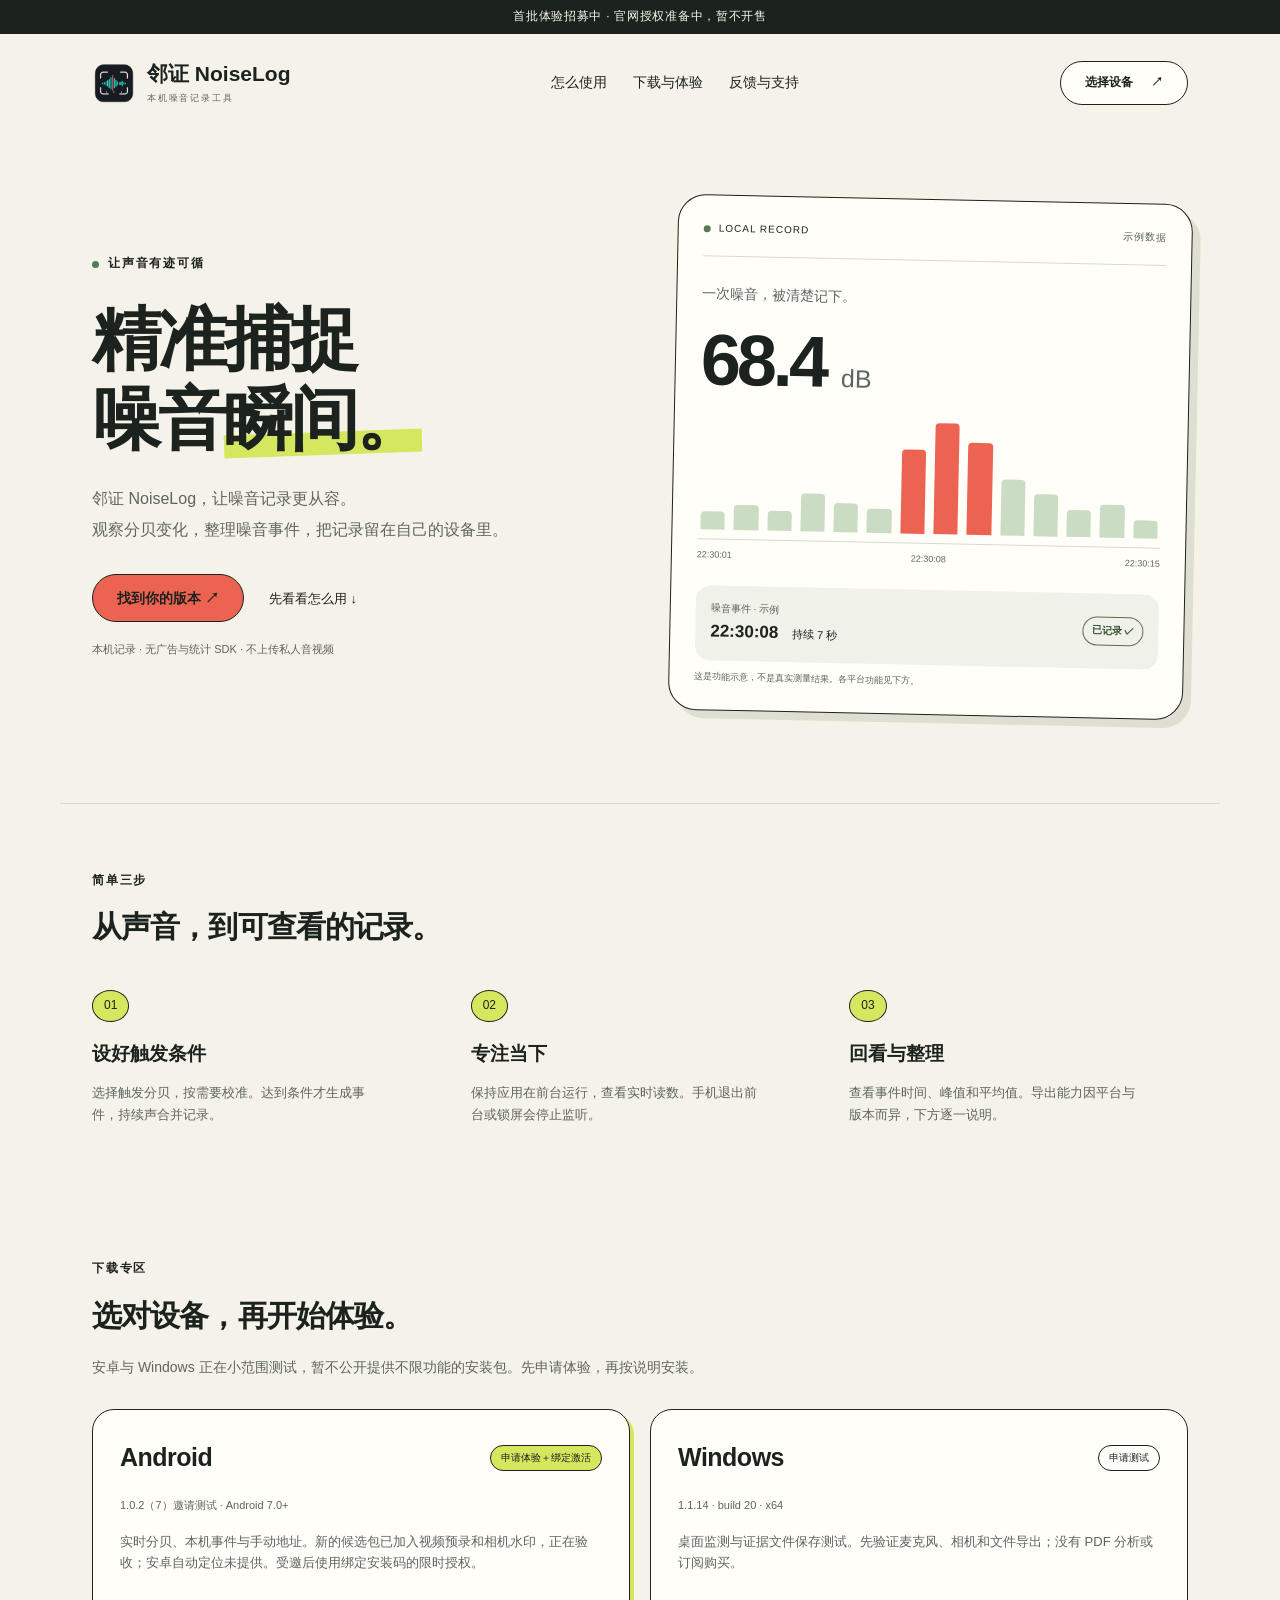
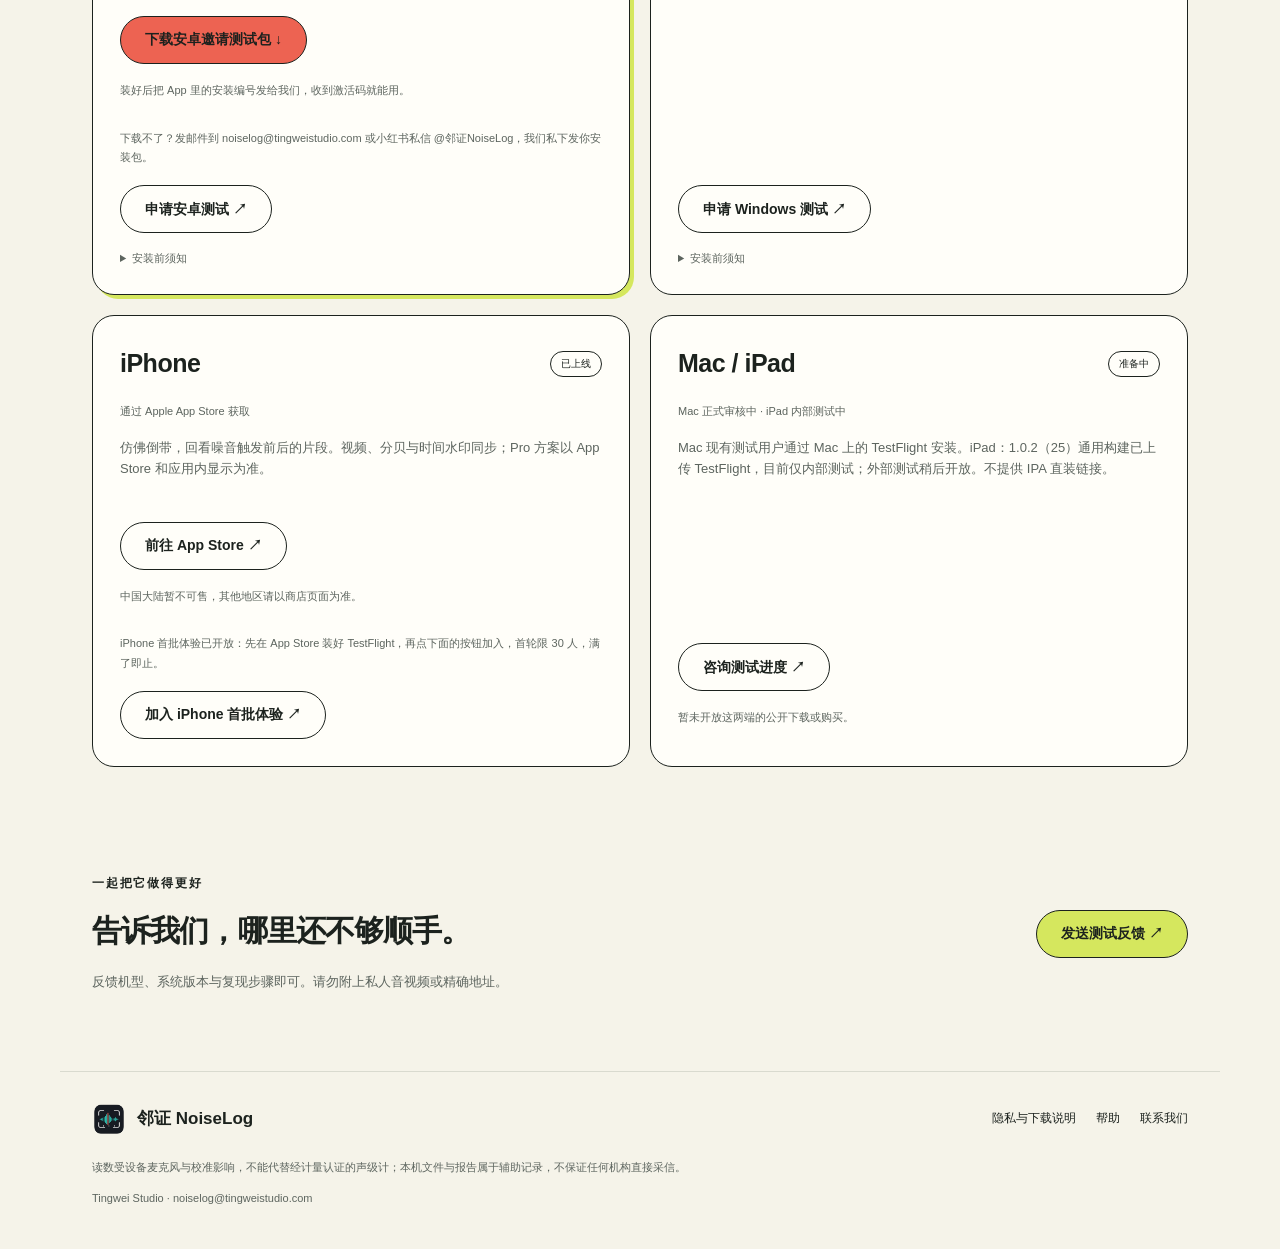
==== index.html @ dc5fdeec "Open iPhone TestFlight first batch on site" ====
<!doctype html>
<html lang="zh-CN"><head><meta charset="utf-8"><meta name="viewport" content="width=device-width, initial-scale=1">
<meta name="google-site-verification" content="_f2ZpJCq5zllpZPOGUHkxPcaE1Y99JarlnZN8sO-TGI" />
<title>邻证 NoiseLog 官网｜噪音记录与下载</title><link rel="stylesheet" href="styles.css"><meta name="description" content="邻证 NoiseLog：观察分贝变化，按触发条件记录噪音事件，在本机整理日志和音视频。查看 iPhone 下载及安卓邀请测试、兑换说明。"><link rel="canonical" href="https://noiselog.tingweistudio.com/"><link rel="icon" type="image/png" href="assets/noiselog-icon.png"><meta property="og:site_name" content="邻证 NoiseLog"><meta property="og:title" content="邻证 NoiseLog 官网｜噪音记录与下载"><meta property="og:description" content="邻证 NoiseLog：观察分贝变化，按触发条件记录噪音事件，在本机整理日志和音视频。查看 iPhone 下载及安卓邀请测试、兑换说明。"><meta property="og:url" content="https://noiselog.tingweistudio.com/"><meta property="og:type" content="website"><meta property="og:image" content="https://noiselog.tingweistudio.com/assets/noiselog-icon.png"><meta property="og:locale" content="zh_CN"><meta name="twitter:card" content="summary"><script type="application/ld+json">{"@context": "https://schema.org", "@type": "WebSite", "name": "邻证 NoiseLog", "alternateName": ["邻证", "NoiseLog 邻证"], "url": "https://noiselog.tingweistudio.com/"}</script></head>
<body><div class="preview-note">首批体验招募中 · 官网授权准备中，暂不开售</div>
<header class="shell nav"><a class="brand" href="index.html"><img src="assets/noiselog-icon.png" alt="邻证图标" width="44" height="44"><span>邻证 <b>NoiseLog</b><small>本机噪音记录工具</small></span></a><nav aria-label="主导航"><a href="#how">怎么使用</a><a href="#downloads">下载与体验</a><a href="support.html">反馈与支持</a></nav><a class="button small" href="#downloads">选择设备 <span aria-hidden="true">↗</span></a></header>
<main><section class="shell hero"><div><p class="eyebrow"><span></span> 让声音有迹可循</p><h1>精准捕捉<br>噪音<span class="highlight">瞬间。</span></h1><p class="lead">邻证 NoiseLog，让噪音记录更从容。<br>观察分贝变化，整理噪音事件，把记录留在自己的设备里。</p><div class="hero-actions"><a class="button coral" href="#downloads">找到你的版本 ↗</a><a class="text-link" href="#how">先看看怎么用 ↓</a></div><p class="fine">本机记录 · 无广告与统计 SDK · 不上传私人音视频</p></div>
<div class="product-visual" aria-label="噪音事件示意图"><div class="visual-top"><span class="tiny-dot"></span> LOCAL RECORD <span>示例数据</span></div><div class="meter-label">一次噪音，被清楚记下。</div><div class="meter-value">68.4 <span>dB</span></div><div class="chart" aria-hidden="true"><i style="--h:15%"></i><i style="--h:21%"></i><i style="--h:17%"></i><i style="--h:32%"></i><i style="--h:25%"></i><i style="--h:20%"></i><i style="--h:72%"></i><i style="--h:95%"></i><i style="--h:79%"></i><i style="--h:48%"></i><i style="--h:36%"></i><i style="--h:23%"></i><i style="--h:28%"></i><i style="--h:15%"></i></div><div class="times"><span>22:30:01</span><span>22:30:08</span><span>22:30:15</span></div><div class="event"><div><small>噪音事件 · 示例</small><strong>22:30:08 <span>持续 7 秒</span></strong></div><b>已记录 ✓</b></div><p class="visual-note">这是功能示意，不是真实测量结果。各平台功能见下方。</p></div></section>
<section id="how" class="shell how"><div class="section-heading"><p class="eyebrow">简单三步</p><h2>从声音，到可查看的记录。</h2></div><div class="steps"><article><span class="step-no">01</span><h3>设好触发条件</h3><p>选择触发分贝，按需要校准。达到条件才生成事件，持续声合并记录。</p></article><article><span class="step-no">02</span><h3>专注当下</h3><p>保持应用在前台运行，查看实时读数。手机退出前台或锁屏会停止监听。</p></article><article><span class="step-no">03</span><h3>回看与整理</h3><p>查看事件时间、峰值和平均值。导出能力因平台与版本而异，下方逐一说明。</p></article></div></section>
<section id="downloads" class="shell downloads"><div class="section-heading"><p class="eyebrow">下载专区</p><h2>选对设备，再开始体验。</h2><p>安卓与 Windows 正在小范围测试，暂不公开提供不限功能的安装包。先申请体验，再按说明安装。</p></div><div class="download-grid">
<article class="download-card featured"><div class="card-heading"><h3>Android</h3><span class="badge lime">申请体验＋绑定激活</span></div><p class="version">1.0.2（7）邀请测试 · Android 7.0+</p><p>实时分贝、本机事件与手动地址。新的候选包已加入视频预录和相机水印，正在验收；安卓自动定位未提供。受邀后使用绑定安装码的限时授权。</p><a class="button coral" href="https://github.com/boby2028/tingweistudio-site/releases/download/noiselog-website-v6-20261101/NoiseLog-1.0.2-invite-build7.apk" rel="noopener noreferrer">下载安卓邀请测试包 ↓</a><p class="fine">装好后把 App 里的安装编号发给我们，收到激活码就能用。</p><p class="fine">下载不了？发邮件到 <a href="mailto:noiselog@tingweistudio.com">noiselog@tingweistudio.com</a> 或小红书私信 @邻证NoiseLog，我们私下发你安装包。</p><a class="button" href="mailto:noiselog@tingweistudio.com?subject=申请安卓测试&amp;body=手机型号：%0A系统版本：%0A希望测试的功能：">申请安卓测试 ↗</a><details><summary>安装前须知</summary><p>收到申请后按批次确认测试资格，资格确认不等于邮件已自动发出。测试功能不等于购买正式授权，安装方式与已知问题随包说明。华为设备需先确认系统是否支持 Android APK，不能保证 HarmonyOS NEXT 兼容。</p></details></article>
<article class="download-card"><div class="card-heading"><h3>Windows</h3><span class="badge">申请测试</span></div><p class="version">1.1.14 · build 20 · x64</p><p>桌面监测与证据文件保存测试。先验证麦克风、相机和文件导出；没有 PDF 分析或订阅购买。</p><a class="button" href="mailto:noiselog@tingweistudio.com?subject=申请Windows测试&amp;body=电脑型号：%0AWindows版本：%0A希望测试的功能：">申请 Windows 测试 ↗</a><details><summary>安装前须知</summary><p>适用于兼容的 Windows 10/11 x64 设备。当前安装包未做可信代码签名，且尚待 Windows 真机验收。遇到系统安全提示先核对来源，不关闭整体安全防护。</p></details></article>
<article class="download-card"><div class="card-heading"><h3>iPhone</h3><span class="badge">已上线</span></div><p class="version">通过 Apple App Store 获取</p><p>仿佛倒带，回看噪音触发前后的片段。视频、分贝与时间水印同步；Pro 方案以 App Store 和应用内显示为准。</p><a class="button" href="https://apps.apple.com/app/id6823163668" rel="noopener noreferrer" target="_blank">前往 App Store ↗</a><p class="fine">中国大陆暂不可售，其他地区请以商店页面为准。</p><p class="fine">iPhone 首批体验已开放：先在 App Store 装好 TestFlight，再点下面的按钮加入，首轮限 30 人，满了即止。</p><a class="button" href="https://testflight.apple.com/join/8rgbK1sW" rel="noopener noreferrer" target="_blank">加入 iPhone 首批体验 ↗</a></article>
<article class="download-card"><div class="card-heading"><h3>Mac / iPad</h3><span class="badge">准备中</span></div><p class="version">Mac 正式审核中 · iPad 内部测试中</p><p>Mac 现有测试用户通过 Mac 上的 TestFlight 安装。iPad：1.0.2（25）通用构建已上传 TestFlight，目前仅内部测试；外部测试稍后开放。不提供 IPA 直装链接。</p><a class="button" href="mailto:noiselog@tingweistudio.com?subject=邻证测试咨询">咨询测试进度 ↗</a><p class="fine">暂未开放这两端的公开下载或购买。</p></article>
</div></section>
<section class="shell closing"><div><p class="eyebrow">一起把它做得更好</p><h2>告诉我们，哪里还不够顺手。</h2><p>反馈机型、系统版本与复现步骤即可。请勿附上私人音视频或精确地址。</p></div><a class="button lime-button" href="mailto:noiselog@tingweistudio.com?subject=邻证测试反馈">发送测试反馈 ↗</a></section></main>
<footer class="shell"><div class="footer-top"><a class="brand" href="index.html"><img src="assets/noiselog-icon.png" width="34" height="34" alt="邻证图标"><span>邻证 NoiseLog</span></a><div><a href="privacy.html">隐私与下载说明</a><a href="support.html">帮助</a><a href="mailto:noiselog@tingweistudio.com">联系我们</a></div></div><p class="fine">读数受设备麦克风与校准影响，不能代替经计量认证的声级计；本机文件与报告属于辅助记录，不保证任何机构直接采信。</p><p class="fine">Tingwei Studio · noiselog@tingweistudio.com</p></footer><script src="site-config.js"></script><script src="offers.js"></script></body></html>
---- styles.css ----
:root{--bg:#f5f3e9;--ink:#1c221e;--muted:#5d655f;--coral:#ed6352;--lime:#d5e75e;--line:#d9dacf;--white:#fffef9}*{box-sizing:border-box}html{scroll-behavior:smooth;scroll-padding-top:24px}body{margin:0;background:var(--bg);color:var(--ink);font-family:-apple-system,BlinkMacSystemFont,"PingFang SC","Microsoft YaHei",sans-serif;line-height:1.65}a{color:inherit;text-decoration:none}a:focus-visible,summary:focus-visible{outline:3px solid #227a66;outline-offset:5px}img{display:block;max-width:100%}.shell{max-width:1160px;margin:auto;padding:0 32px}.preview-note{background:var(--ink);color:#f7f5e8;text-align:center;font-size:12px;padding:7px 12px;letter-spacing:.06em}.nav{display:flex;align-items:center;justify-content:space-between;gap:25px;padding-top:27px;padding-bottom:27px}.brand{display:flex;align-items:center;gap:11px;font-size:21px;font-weight:700;line-height:1.15;flex-shrink:0}.brand img{border-radius:10px}.brand small{display:block;font-size:9px;font-weight:500;letter-spacing:.2em;margin-top:7px;color:var(--muted)}nav{display:flex;gap:26px;font-size:14px}nav a:hover,.text-link:hover{color:#a93226}.button{min-height:48px;display:inline-flex;justify-content:center;align-items:center;gap:18px;padding:11px 24px;border:1.5px solid var(--ink);border-radius:999px;font-size:14px;font-weight:600;background:var(--white);transition:transform .15s,box-shadow .15s}.button:hover{transform:translateY(-2px);box-shadow:3px 3px 0 var(--ink)}.small{font-size:12px;min-height:40px}.coral{background:var(--coral);color:#1d211e}.hero{display:grid;grid-template-columns:1fr 1fr;gap:66px;align-items:center;padding-top:67px;padding-bottom:88px}.eyebrow{font-size:12px;letter-spacing:.15em;font-weight:600;display:flex;gap:9px;align-items:center}.eyebrow span,.tiny-dot{width:7px;height:7px;border-radius:50%;display:inline-block;background:#527c55}h1{font-size:clamp(48px,5.4vw,72px);line-height:1.16;letter-spacing:-.045em;margin:25px 0;font-weight:750}.highlight{position:relative;isolation:isolate;white-space:nowrap}.highlight:after{content:"";position:absolute;left:0;right:0;bottom:4px;height:29%;background:var(--lime);z-index:-1;transform:rotate(-2deg)}.lead{font-size:16px;line-height:1.9;color:var(--muted)}.hero-actions{display:flex;align-items:center;gap:25px;margin:29px 0 18px}.text-link{font-size:13px}.fine{font-size:11px;line-height:1.8;color:var(--muted)}.product-visual{background:#fffef9;border:1.5px solid var(--ink);border-radius:28px;padding:25px;box-shadow:8px 8px 0 #deded2;transform:rotate(1.2deg)}.visual-top{font-size:10px;letter-spacing:.1em;display:flex;align-items:center;gap:8px;border-bottom:1px solid var(--line);padding-bottom:18px}.visual-top span:last-child{margin-left:auto;color:var(--muted)}.meter-label{font-size:14px;margin-top:26px;color:var(--muted)}.meter-value{font-size:72px;font-weight:650;line-height:1.5;letter-spacing:-.055em;font-variant-numeric:tabular-nums}.meter-value span{font-size:25px;letter-spacing:0;color:var(--muted);font-weight:500}.chart{height:126px;display:flex;gap:9px;align-items:flex-end;border-bottom:1px solid var(--line);padding:0 3px 9px}.chart i{height:var(--h);flex:1;background:#cbdcc4;border-radius:4px 4px 0 0}.chart i:nth-child(n+7):nth-child(-n+9){background:var(--coral)}.times{display:flex;justify-content:space-between;color:var(--muted);font-size:9px;margin-top:8px;font-variant-numeric:tabular-nums}.event{display:flex;align-items:center;justify-content:space-between;background:#f0f1e8;border-radius:15px;margin-top:24px;padding:15px}.event small{display:block;font-size:10px;color:var(--muted)}.event strong{font-size:17px;font-weight:600}.event strong span{font-size:11px;font-weight:400;margin-left:9px}.event b{font-size:10px;padding:5px 8px;border:1px solid #58724a;border-radius:999px;color:#365034}.visual-note{font-size:9px;color:var(--muted);margin-bottom:0}.how{border-top:1px solid var(--line);padding-top:55px;padding-bottom:64px}.section-heading h2,.closing h2{font-size:30px;font-weight:650;letter-spacing:-.03em;margin:10px 0 16px}.section-heading p:last-child{font-size:14px;color:var(--muted)}.steps{display:grid;grid-template-columns:repeat(3,1fr);gap:40px;margin-top:38px}.step-no{font-size:12px;display:inline-block;border:1px solid var(--ink);border-radius:50%;padding:5px 11px;background:var(--lime)}h3{font-size:19px;font-weight:650;margin:16px 0 9px}.steps p{font-size:13px;color:var(--muted);max-width:290px}.downloads{padding-top:45px;padding-bottom:60px}.download-grid{display:grid;grid-template-columns:repeat(2,1fr);gap:20px;margin-top:30px}.download-card{display:flex;flex-direction:column;gap:6px;padding:27px;border:1.5px solid var(--ink);border-radius:22px;background:var(--white)}.download-card.featured{box-shadow:4px 4px 0 var(--lime)}.card-heading{display:flex;align-items:center;justify-content:space-between;gap:12px}.card-heading h3{margin:0;font-size:25px;letter-spacing:-.02em}.badge{font-size:10px;border:1px solid var(--ink);border-radius:999px;padding:4px 10px;white-space:nowrap}.lime{background:var(--lime)}.version{font-size:11px;color:var(--muted);margin-bottom:3px}.download-card>p:not(.version):not(.fine){color:var(--muted);font-size:13px;min-height:65px;margin:8px 0 14px}.download-card .button{align-self:flex-start;margin-top:auto}.download-card details{font-size:11px;color:var(--muted);margin-top:10px}.download-card summary{cursor:pointer}.download-card details p{line-height:1.8}.download-note{margin-top:28px;padding:20px 25px;background:#ececde;border-radius:16px}.download-note strong{font-size:14px}.download-note p{font-size:12px;color:var(--muted);margin-bottom:0}.closing{display:flex;align-items:center;justify-content:space-between;gap:30px;padding-top:35px;padding-bottom:65px}.closing p:not(.eyebrow){font-size:13px;color:var(--muted)}.lime-button{background:var(--lime);flex-shrink:0}footer{border-top:1px solid var(--line);padding-top:30px!important;padding-bottom:30px!important}.footer-top{display:flex;align-items:center;justify-content:space-between;margin-bottom:22px}.footer-top .brand{font-size:17px}.footer-top>div{display:flex;gap:20px;font-size:12px}.document{max-width:760px;padding-top:35px;padding-bottom:55px}.document h1{font-size:39px}.document h2{font-size:21px;margin-top:30px}.document p,.document li{font-size:14px;color:var(--muted)}.document a{text-decoration:underline}@media(max-width:780px){.shell{padding-left:22px;padding-right:22px}.nav{padding-top:20px;padding-bottom:20px}.nav nav{display:none}.brand{font-size:18px}.brand img{width:38px;height:38px}.hero{grid-template-columns:1fr;gap:38px;padding-top:32px;padding-bottom:55px}.hero h1{font-size:56px}.product-visual{max-width:530px;width:100%;margin:auto;transform:none}.steps{grid-template-columns:1fr;gap:18px;margin-top:25px}.steps article{border-top:1px solid var(--line);padding-top:18px}.steps p{max-width:none}.steps h3{display:inline-block;margin-left:12px}.download-grid{grid-template-columns:1fr}.download-card{padding:23px}.closing{display:block}.closing .button{margin-top:16px}.section-heading h2,.closing h2{font-size:26px}.footer-top{display:block}.footer-top>div{margin-top:20px}.hero-actions{gap:16px}.hero-actions .button{padding:11px 19px}.nav .button{padding:8px 14px;gap:8px}}@media(prefers-reduced-motion:reduce){html{scroll-behavior:auto}.button{transition:none}}

.offer-actions{display:flex;flex-wrap:wrap;gap:12px;margin-top:20px}.offer-actions .button{font-family:inherit;font-size:12px}.button:disabled{opacity:.48;cursor:not-allowed;transform:none;box-shadow:none}
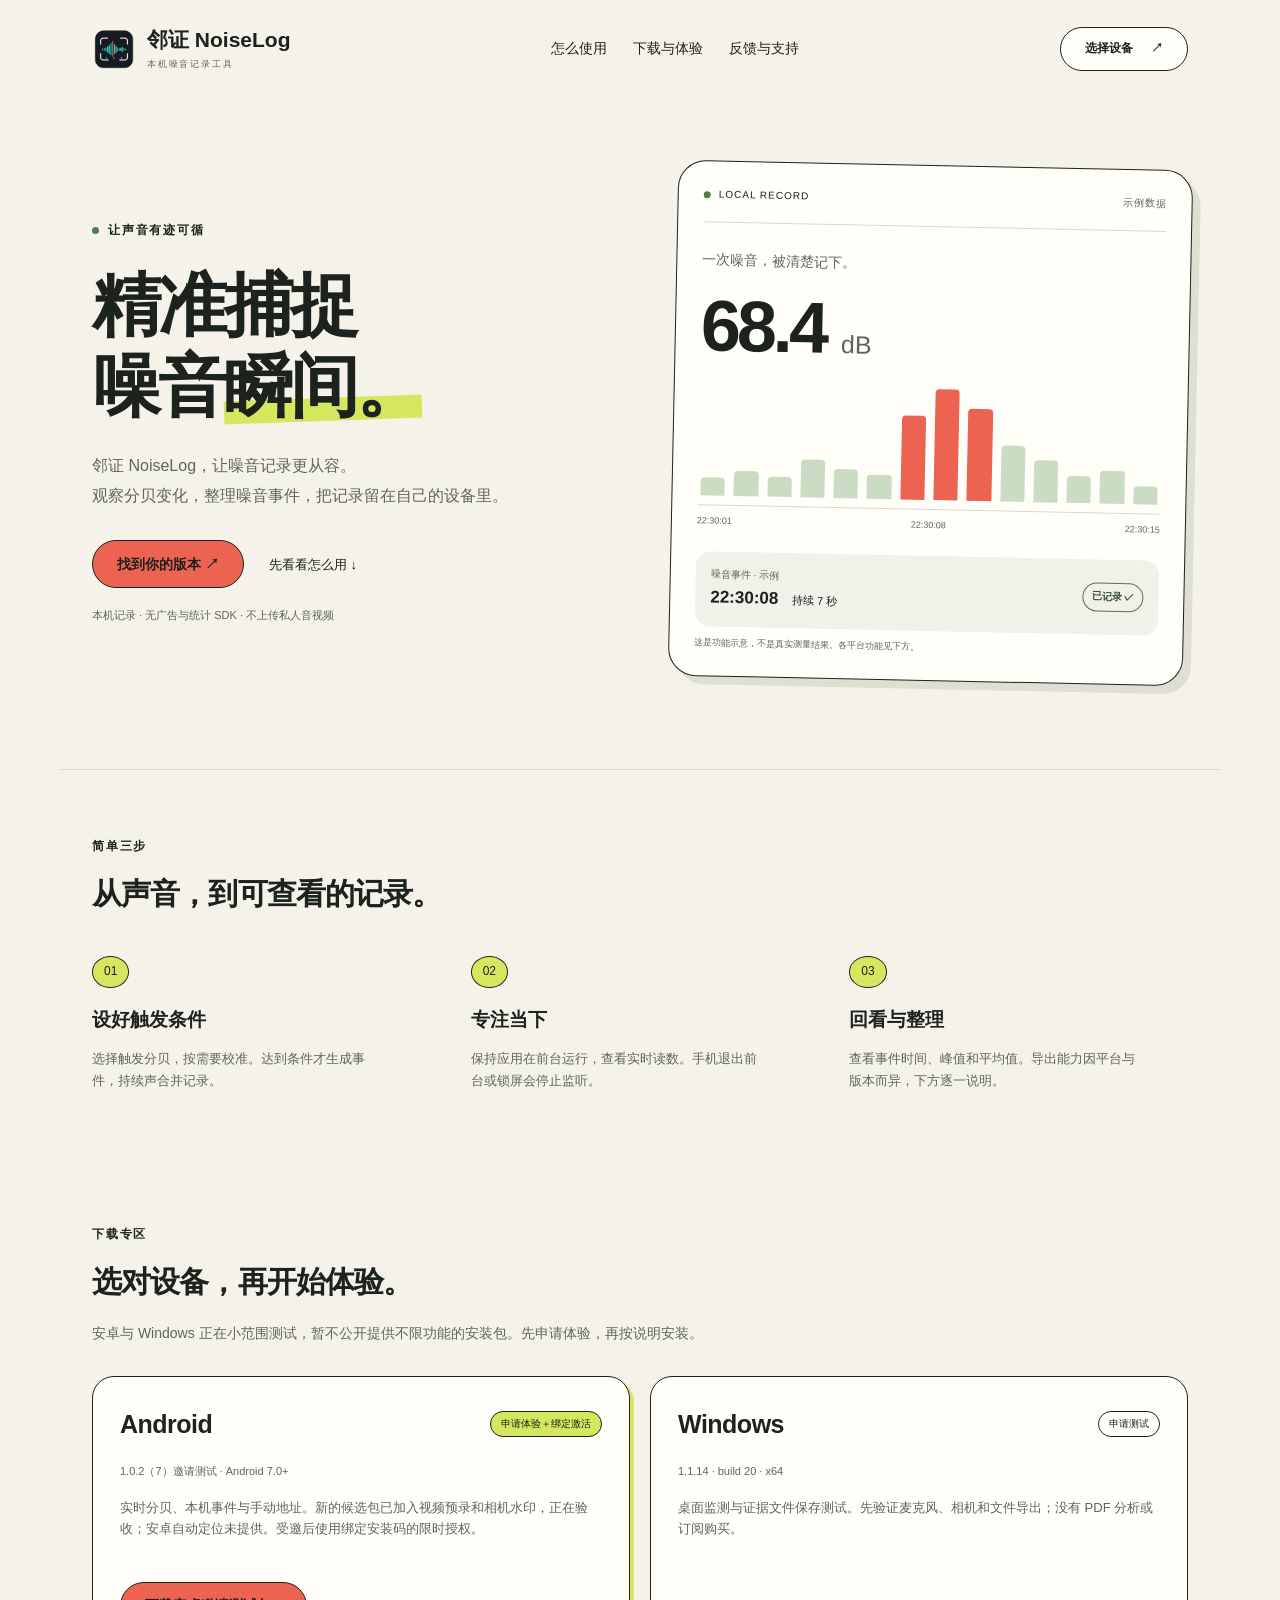
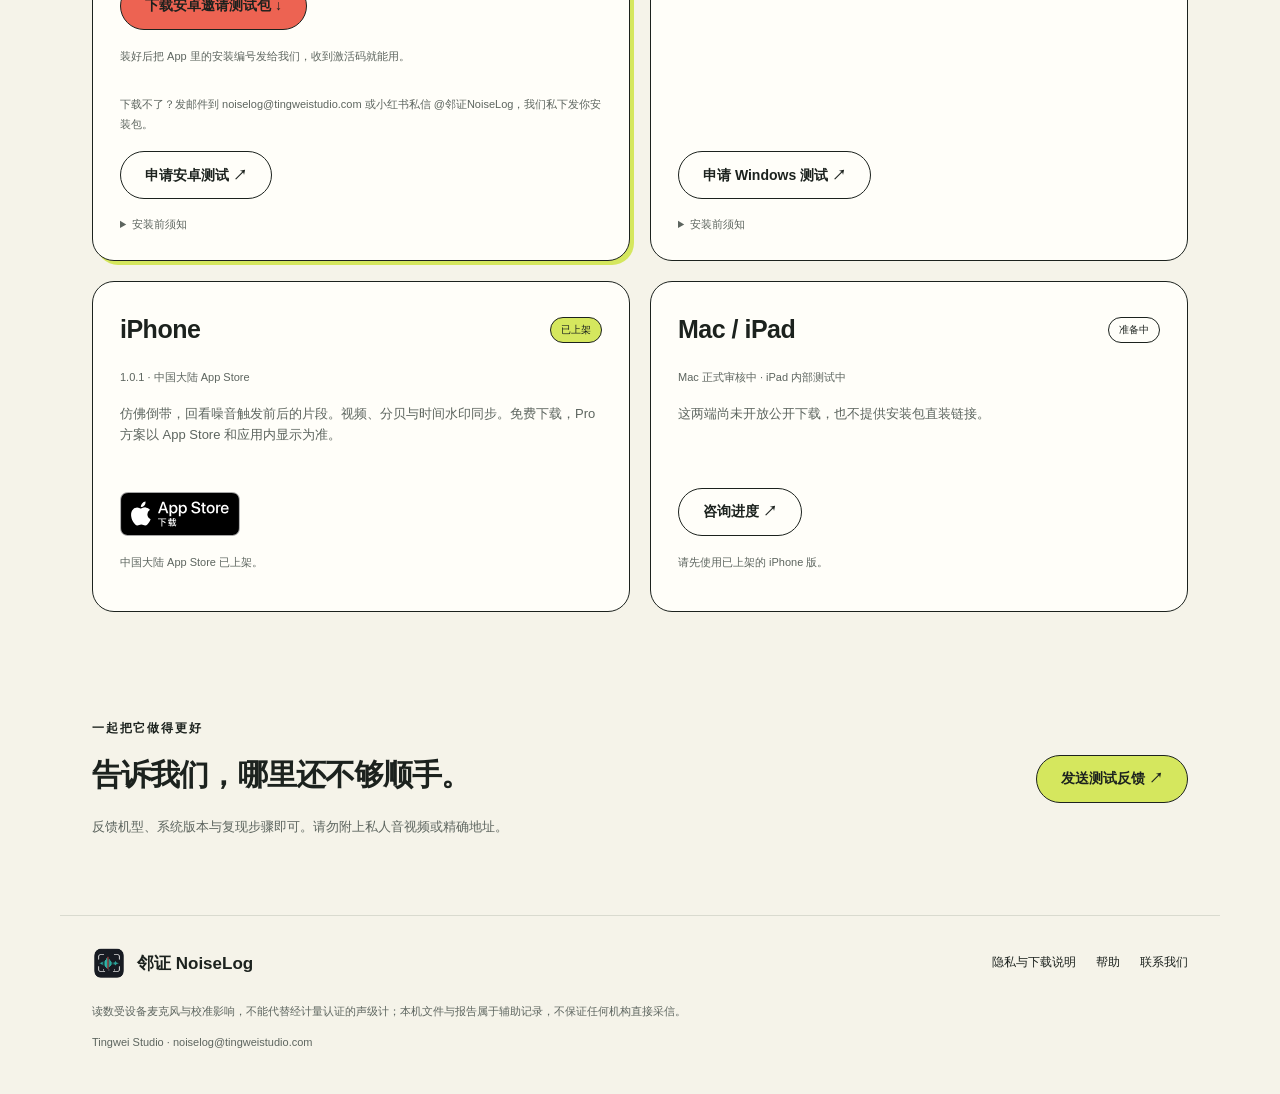
==== commit c901f3fd: "Show the iPhone app as live on the China App Store. Replace the recruitment banner and TestFlight CT" ====
--- a/index.html
+++ b/index.html
@@ -2,16 +2,15 @@
 <html lang="zh-CN"><head><meta charset="utf-8"><meta name="viewport" content="width=device-width, initial-scale=1">
 <meta name="google-site-verification" content="_f2ZpJCq5zllpZPOGUHkxPcaE1Y99JarlnZN8sO-TGI" />
 <title>邻证 NoiseLog 官网｜噪音记录与下载</title><link rel="stylesheet" href="styles.css"><meta name="description" content="邻证 NoiseLog：观察分贝变化，按触发条件记录噪音事件，在本机整理日志和音视频。查看 iPhone 下载及安卓邀请测试、兑换说明。"><link rel="canonical" href="https://noiselog.tingweistudio.com/"><link rel="icon" type="image/png" href="assets/noiselog-icon.png"><meta property="og:site_name" content="邻证 NoiseLog"><meta property="og:title" content="邻证 NoiseLog 官网｜噪音记录与下载"><meta property="og:description" content="邻证 NoiseLog：观察分贝变化，按触发条件记录噪音事件，在本机整理日志和音视频。查看 iPhone 下载及安卓邀请测试、兑换说明。"><meta property="og:url" content="https://noiselog.tingweistudio.com/"><meta property="og:type" content="website"><meta property="og:image" content="https://noiselog.tingweistudio.com/assets/noiselog-icon.png"><meta property="og:locale" content="zh_CN"><meta name="twitter:card" content="summary"><script type="application/ld+json">{"@context": "https://schema.org", "@type": "WebSite", "name": "邻证 NoiseLog", "alternateName": ["邻证", "NoiseLog 邻证"], "url": "https://noiselog.tingweistudio.com/"}</script></head>
-<body><div class="preview-note">首批体验招募中 · 官网授权准备中，暂不开售</div>
-<header class="shell nav"><a class="brand" href="index.html"><img src="assets/noiselog-icon.png" alt="邻证图标" width="44" height="44"><span>邻证 <b>NoiseLog</b><small>本机噪音记录工具</small></span></a><nav aria-label="主导航"><a href="#how">怎么使用</a><a href="#downloads">下载与体验</a><a href="support.html">反馈与支持</a></nav><a class="button small" href="#downloads">选择设备 <span aria-hidden="true">↗</span></a></header>
+<body><header class="shell nav"><a class="brand" href="index.html"><img src="assets/noiselog-icon.png" alt="邻证图标" width="44" height="44"><span>邻证 <b>NoiseLog</b><small>本机噪音记录工具</small></span></a><nav aria-label="主导航"><a href="#how">怎么使用</a><a href="#downloads">下载与体验</a><a href="support.html">反馈与支持</a></nav><a class="button small" href="#downloads">选择设备 <span aria-hidden="true">↗</span></a></header>
 <main><section class="shell hero"><div><p class="eyebrow"><span></span> 让声音有迹可循</p><h1>精准捕捉<br>噪音<span class="highlight">瞬间。</span></h1><p class="lead">邻证 NoiseLog，让噪音记录更从容。<br>观察分贝变化，整理噪音事件，把记录留在自己的设备里。</p><div class="hero-actions"><a class="button coral" href="#downloads">找到你的版本 ↗</a><a class="text-link" href="#how">先看看怎么用 ↓</a></div><p class="fine">本机记录 · 无广告与统计 SDK · 不上传私人音视频</p></div>
 <div class="product-visual" aria-label="噪音事件示意图"><div class="visual-top"><span class="tiny-dot"></span> LOCAL RECORD <span>示例数据</span></div><div class="meter-label">一次噪音，被清楚记下。</div><div class="meter-value">68.4 <span>dB</span></div><div class="chart" aria-hidden="true"><i style="--h:15%"></i><i style="--h:21%"></i><i style="--h:17%"></i><i style="--h:32%"></i><i style="--h:25%"></i><i style="--h:20%"></i><i style="--h:72%"></i><i style="--h:95%"></i><i style="--h:79%"></i><i style="--h:48%"></i><i style="--h:36%"></i><i style="--h:23%"></i><i style="--h:28%"></i><i style="--h:15%"></i></div><div class="times"><span>22:30:01</span><span>22:30:08</span><span>22:30:15</span></div><div class="event"><div><small>噪音事件 · 示例</small><strong>22:30:08 <span>持续 7 秒</span></strong></div><b>已记录 ✓</b></div><p class="visual-note">这是功能示意，不是真实测量结果。各平台功能见下方。</p></div></section>
 <section id="how" class="shell how"><div class="section-heading"><p class="eyebrow">简单三步</p><h2>从声音，到可查看的记录。</h2></div><div class="steps"><article><span class="step-no">01</span><h3>设好触发条件</h3><p>选择触发分贝，按需要校准。达到条件才生成事件，持续声合并记录。</p></article><article><span class="step-no">02</span><h3>专注当下</h3><p>保持应用在前台运行，查看实时读数。手机退出前台或锁屏会停止监听。</p></article><article><span class="step-no">03</span><h3>回看与整理</h3><p>查看事件时间、峰值和平均值。导出能力因平台与版本而异，下方逐一说明。</p></article></div></section>
 <section id="downloads" class="shell downloads"><div class="section-heading"><p class="eyebrow">下载专区</p><h2>选对设备，再开始体验。</h2><p>安卓与 Windows 正在小范围测试，暂不公开提供不限功能的安装包。先申请体验，再按说明安装。</p></div><div class="download-grid">
 <article class="download-card featured"><div class="card-heading"><h3>Android</h3><span class="badge lime">申请体验＋绑定激活</span></div><p class="version">1.0.2（7）邀请测试 · Android 7.0+</p><p>实时分贝、本机事件与手动地址。新的候选包已加入视频预录和相机水印，正在验收；安卓自动定位未提供。受邀后使用绑定安装码的限时授权。</p><a class="button coral" href="https://github.com/boby2028/tingweistudio-site/releases/download/noiselog-website-v6-20261101/NoiseLog-1.0.2-invite-build7.apk" rel="noopener noreferrer">下载安卓邀请测试包 ↓</a><p class="fine">装好后把 App 里的安装编号发给我们，收到激活码就能用。</p><p class="fine">下载不了？发邮件到 <a href="mailto:noiselog@tingweistudio.com">noiselog@tingweistudio.com</a> 或小红书私信 @邻证NoiseLog，我们私下发你安装包。</p><a class="button" href="mailto:noiselog@tingweistudio.com?subject=申请安卓测试&amp;body=手机型号：%0A系统版本：%0A希望测试的功能：">申请安卓测试 ↗</a><details><summary>安装前须知</summary><p>收到申请后按批次确认测试资格，资格确认不等于邮件已自动发出。测试功能不等于购买正式授权，安装方式与已知问题随包说明。华为设备需先确认系统是否支持 Android APK，不能保证 HarmonyOS NEXT 兼容。</p></details></article>
 <article class="download-card"><div class="card-heading"><h3>Windows</h3><span class="badge">申请测试</span></div><p class="version">1.1.14 · build 20 · x64</p><p>桌面监测与证据文件保存测试。先验证麦克风、相机和文件导出；没有 PDF 分析或订阅购买。</p><a class="button" href="mailto:noiselog@tingweistudio.com?subject=申请Windows测试&amp;body=电脑型号：%0AWindows版本：%0A希望测试的功能：">申请 Windows 测试 ↗</a><details><summary>安装前须知</summary><p>适用于兼容的 Windows 10/11 x64 设备。当前安装包未做可信代码签名，且尚待 Windows 真机验收。遇到系统安全提示先核对来源，不关闭整体安全防护。</p></details></article>
-<article class="download-card"><div class="card-heading"><h3>iPhone</h3><span class="badge">已上线</span></div><p class="version">通过 Apple App Store 获取</p><p>仿佛倒带，回看噪音触发前后的片段。视频、分贝与时间水印同步；Pro 方案以 App Store 和应用内显示为准。</p><a class="button" href="https://apps.apple.com/app/id6823163668" rel="noopener noreferrer" target="_blank">前往 App Store ↗</a><p class="fine">中国大陆暂不可售，其他地区请以商店页面为准。</p><p class="fine">iPhone 首批体验已开放：先在 App Store 装好 TestFlight，再点下面的按钮加入，首轮限 30 人，满了即止。</p><a class="button" href="https://testflight.apple.com/join/8rgbK1sW" rel="noopener noreferrer" target="_blank">加入 iPhone 首批体验 ↗</a></article>
-<article class="download-card"><div class="card-heading"><h3>Mac / iPad</h3><span class="badge">准备中</span></div><p class="version">Mac 正式审核中 · iPad 内部测试中</p><p>Mac 现有测试用户通过 Mac 上的 TestFlight 安装。iPad：1.0.2（25）通用构建已上传 TestFlight，目前仅内部测试；外部测试稍后开放。不提供 IPA 直装链接。</p><a class="button" href="mailto:noiselog@tingweistudio.com?subject=邻证测试咨询">咨询测试进度 ↗</a><p class="fine">暂未开放这两端的公开下载或购买。</p></article>
+<article class="download-card"><div class="card-heading"><h3>iPhone</h3><span class="badge lime">已上架</span></div><p class="version">1.0.1 · 中国大陆 App Store</p><p>仿佛倒带，回看噪音触发前后的片段。视频、分贝与时间水印同步。免费下载，Pro 方案以 App Store 和应用内显示为准。</p><a class="store-badge" href="https://apps.apple.com/cn/app/%E9%82%BB%E8%AF%81-noiselog-%E6%89%8B%E6%9C%BA%E7%89%88/id6823163668" rel="noopener noreferrer" target="_blank"><img src="assets/app-store-badge-zh-cn.svg" width="120" height="44" alt="在 App Store 下载"></a><p class="fine">中国大陆 App Store 已上架。</p></article>
+<article class="download-card"><div class="card-heading"><h3>Mac / iPad</h3><span class="badge">准备中</span></div><p class="version">Mac 正式审核中 · iPad 内部测试中</p><p>这两端尚未开放公开下载，也不提供安装包直装链接。</p><a class="button" href="mailto:noiselog@tingweistudio.com?subject=邻证进度咨询">咨询进度 ↗</a><p class="fine">请先使用已上架的 iPhone 版。</p></article>
 </div></section>
 <section class="shell closing"><div><p class="eyebrow">一起把它做得更好</p><h2>告诉我们，哪里还不够顺手。</h2><p>反馈机型、系统版本与复现步骤即可。请勿附上私人音视频或精确地址。</p></div><a class="button lime-button" href="mailto:noiselog@tingweistudio.com?subject=邻证测试反馈">发送测试反馈 ↗</a></section></main>
 <footer class="shell"><div class="footer-top"><a class="brand" href="index.html"><img src="assets/noiselog-icon.png" width="34" height="34" alt="邻证图标"><span>邻证 NoiseLog</span></a><div><a href="privacy.html">隐私与下载说明</a><a href="support.html">帮助</a><a href="mailto:noiselog@tingweistudio.com">联系我们</a></div></div><p class="fine">读数受设备麦克风与校准影响，不能代替经计量认证的声级计；本机文件与报告属于辅助记录，不保证任何机构直接采信。</p><p class="fine">Tingwei Studio · noiselog@tingweistudio.com</p></footer><script src="site-config.js"></script><script src="offers.js"></script></body></html>
--- a/styles.css
+++ b/styles.css
@@ -1,3 +1,3 @@
-:root{--bg:#f5f3e9;--ink:#1c221e;--muted:#5d655f;--coral:#ed6352;--lime:#d5e75e;--line:#d9dacf;--white:#fffef9}*{box-sizing:border-box}html{scroll-behavior:smooth;scroll-padding-top:24px}body{margin:0;background:var(--bg);color:var(--ink);font-family:-apple-system,BlinkMacSystemFont,"PingFang SC","Microsoft YaHei",sans-serif;line-height:1.65}a{color:inherit;text-decoration:none}a:focus-visible,summary:focus-visible{outline:3px solid #227a66;outline-offset:5px}img{display:block;max-width:100%}.shell{max-width:1160px;margin:auto;padding:0 32px}.preview-note{background:var(--ink);color:#f7f5e8;text-align:center;font-size:12px;padding:7px 12px;letter-spacing:.06em}.nav{display:flex;align-items:center;justify-content:space-between;gap:25px;padding-top:27px;padding-bottom:27px}.brand{display:flex;align-items:center;gap:11px;font-size:21px;font-weight:700;line-height:1.15;flex-shrink:0}.brand img{border-radius:10px}.brand small{display:block;font-size:9px;font-weight:500;letter-spacing:.2em;margin-top:7px;color:var(--muted)}nav{display:flex;gap:26px;font-size:14px}nav a:hover,.text-link:hover{color:#a93226}.button{min-height:48px;display:inline-flex;justify-content:center;align-items:center;gap:18px;padding:11px 24px;border:1.5px solid var(--ink);border-radius:999px;font-size:14px;font-weight:600;background:var(--white);transition:transform .15s,box-shadow .15s}.button:hover{transform:translateY(-2px);box-shadow:3px 3px 0 var(--ink)}.small{font-size:12px;min-height:40px}.coral{background:var(--coral);color:#1d211e}.hero{display:grid;grid-template-columns:1fr 1fr;gap:66px;align-items:center;padding-top:67px;padding-bottom:88px}.eyebrow{font-size:12px;letter-spacing:.15em;font-weight:600;display:flex;gap:9px;align-items:center}.eyebrow span,.tiny-dot{width:7px;height:7px;border-radius:50%;display:inline-block;background:#527c55}h1{font-size:clamp(48px,5.4vw,72px);line-height:1.16;letter-spacing:-.045em;margin:25px 0;font-weight:750}.highlight{position:relative;isolation:isolate;white-space:nowrap}.highlight:after{content:"";position:absolute;left:0;right:0;bottom:4px;height:29%;background:var(--lime);z-index:-1;transform:rotate(-2deg)}.lead{font-size:16px;line-height:1.9;color:var(--muted)}.hero-actions{display:flex;align-items:center;gap:25px;margin:29px 0 18px}.text-link{font-size:13px}.fine{font-size:11px;line-height:1.8;color:var(--muted)}.product-visual{background:#fffef9;border:1.5px solid var(--ink);border-radius:28px;padding:25px;box-shadow:8px 8px 0 #deded2;transform:rotate(1.2deg)}.visual-top{font-size:10px;letter-spacing:.1em;display:flex;align-items:center;gap:8px;border-bottom:1px solid var(--line);padding-bottom:18px}.visual-top span:last-child{margin-left:auto;color:var(--muted)}.meter-label{font-size:14px;margin-top:26px;color:var(--muted)}.meter-value{font-size:72px;font-weight:650;line-height:1.5;letter-spacing:-.055em;font-variant-numeric:tabular-nums}.meter-value span{font-size:25px;letter-spacing:0;color:var(--muted);font-weight:500}.chart{height:126px;display:flex;gap:9px;align-items:flex-end;border-bottom:1px solid var(--line);padding:0 3px 9px}.chart i{height:var(--h);flex:1;background:#cbdcc4;border-radius:4px 4px 0 0}.chart i:nth-child(n+7):nth-child(-n+9){background:var(--coral)}.times{display:flex;justify-content:space-between;color:var(--muted);font-size:9px;margin-top:8px;font-variant-numeric:tabular-nums}.event{display:flex;align-items:center;justify-content:space-between;background:#f0f1e8;border-radius:15px;margin-top:24px;padding:15px}.event small{display:block;font-size:10px;color:var(--muted)}.event strong{font-size:17px;font-weight:600}.event strong span{font-size:11px;font-weight:400;margin-left:9px}.event b{font-size:10px;padding:5px 8px;border:1px solid #58724a;border-radius:999px;color:#365034}.visual-note{font-size:9px;color:var(--muted);margin-bottom:0}.how{border-top:1px solid var(--line);padding-top:55px;padding-bottom:64px}.section-heading h2,.closing h2{font-size:30px;font-weight:650;letter-spacing:-.03em;margin:10px 0 16px}.section-heading p:last-child{font-size:14px;color:var(--muted)}.steps{display:grid;grid-template-columns:repeat(3,1fr);gap:40px;margin-top:38px}.step-no{font-size:12px;display:inline-block;border:1px solid var(--ink);border-radius:50%;padding:5px 11px;background:var(--lime)}h3{font-size:19px;font-weight:650;margin:16px 0 9px}.steps p{font-size:13px;color:var(--muted);max-width:290px}.downloads{padding-top:45px;padding-bottom:60px}.download-grid{display:grid;grid-template-columns:repeat(2,1fr);gap:20px;margin-top:30px}.download-card{display:flex;flex-direction:column;gap:6px;padding:27px;border:1.5px solid var(--ink);border-radius:22px;background:var(--white)}.download-card.featured{box-shadow:4px 4px 0 var(--lime)}.card-heading{display:flex;align-items:center;justify-content:space-between;gap:12px}.card-heading h3{margin:0;font-size:25px;letter-spacing:-.02em}.badge{font-size:10px;border:1px solid var(--ink);border-radius:999px;padding:4px 10px;white-space:nowrap}.lime{background:var(--lime)}.version{font-size:11px;color:var(--muted);margin-bottom:3px}.download-card>p:not(.version):not(.fine){color:var(--muted);font-size:13px;min-height:65px;margin:8px 0 14px}.download-card .button{align-self:flex-start;margin-top:auto}.download-card details{font-size:11px;color:var(--muted);margin-top:10px}.download-card summary{cursor:pointer}.download-card details p{line-height:1.8}.download-note{margin-top:28px;padding:20px 25px;background:#ececde;border-radius:16px}.download-note strong{font-size:14px}.download-note p{font-size:12px;color:var(--muted);margin-bottom:0}.closing{display:flex;align-items:center;justify-content:space-between;gap:30px;padding-top:35px;padding-bottom:65px}.closing p:not(.eyebrow){font-size:13px;color:var(--muted)}.lime-button{background:var(--lime);flex-shrink:0}footer{border-top:1px solid var(--line);padding-top:30px!important;padding-bottom:30px!important}.footer-top{display:flex;align-items:center;justify-content:space-between;margin-bottom:22px}.footer-top .brand{font-size:17px}.footer-top>div{display:flex;gap:20px;font-size:12px}.document{max-width:760px;padding-top:35px;padding-bottom:55px}.document h1{font-size:39px}.document h2{font-size:21px;margin-top:30px}.document p,.document li{font-size:14px;color:var(--muted)}.document a{text-decoration:underline}@media(max-width:780px){.shell{padding-left:22px;padding-right:22px}.nav{padding-top:20px;padding-bottom:20px}.nav nav{display:none}.brand{font-size:18px}.brand img{width:38px;height:38px}.hero{grid-template-columns:1fr;gap:38px;padding-top:32px;padding-bottom:55px}.hero h1{font-size:56px}.product-visual{max-width:530px;width:100%;margin:auto;transform:none}.steps{grid-template-columns:1fr;gap:18px;margin-top:25px}.steps article{border-top:1px solid var(--line);padding-top:18px}.steps p{max-width:none}.steps h3{display:inline-block;margin-left:12px}.download-grid{grid-template-columns:1fr}.download-card{padding:23px}.closing{display:block}.closing .button{margin-top:16px}.section-heading h2,.closing h2{font-size:26px}.footer-top{display:block}.footer-top>div{margin-top:20px}.hero-actions{gap:16px}.hero-actions .button{padding:11px 19px}.nav .button{padding:8px 14px;gap:8px}}@media(prefers-reduced-motion:reduce){html{scroll-behavior:auto}.button{transition:none}}
+:root{--bg:#f5f3e9;--ink:#1c221e;--muted:#5d655f;--coral:#ed6352;--lime:#d5e75e;--line:#d9dacf;--white:#fffef9}*{box-sizing:border-box}html{scroll-behavior:smooth;scroll-padding-top:24px}body{margin:0;background:var(--bg);color:var(--ink);font-family:-apple-system,BlinkMacSystemFont,"PingFang SC","Microsoft YaHei",sans-serif;line-height:1.65}a{color:inherit;text-decoration:none}a:focus-visible,summary:focus-visible{outline:3px solid #227a66;outline-offset:5px}img{display:block;max-width:100%}.shell{max-width:1160px;margin:auto;padding:0 32px}.nav{display:flex;align-items:center;justify-content:space-between;gap:25px;padding-top:27px;padding-bottom:27px}.brand{display:flex;align-items:center;gap:11px;font-size:21px;font-weight:700;line-height:1.15;flex-shrink:0}.brand img{border-radius:10px}.brand small{display:block;font-size:9px;font-weight:500;letter-spacing:.2em;margin-top:7px;color:var(--muted)}nav{display:flex;gap:26px;font-size:14px}nav a:hover,.text-link:hover{color:#a93226}.button{min-height:48px;display:inline-flex;justify-content:center;align-items:center;gap:18px;padding:11px 24px;border:1.5px solid var(--ink);border-radius:999px;font-size:14px;font-weight:600;background:var(--white);transition:transform .15s,box-shadow .15s}.button:hover{transform:translateY(-2px);box-shadow:3px 3px 0 var(--ink)}.small{font-size:12px;min-height:40px}.coral{background:var(--coral);color:#1d211e}.hero{display:grid;grid-template-columns:1fr 1fr;gap:66px;align-items:center;padding-top:67px;padding-bottom:88px}.eyebrow{font-size:12px;letter-spacing:.15em;font-weight:600;display:flex;gap:9px;align-items:center}.eyebrow span,.tiny-dot{width:7px;height:7px;border-radius:50%;display:inline-block;background:#527c55}h1{font-size:clamp(48px,5.4vw,72px);line-height:1.16;letter-spacing:-.045em;margin:25px 0;font-weight:750}.highlight{position:relative;isolation:isolate;white-space:nowrap}.highlight:after{content:"";position:absolute;left:0;right:0;bottom:4px;height:29%;background:var(--lime);z-index:-1;transform:rotate(-2deg)}.lead{font-size:16px;line-height:1.9;color:var(--muted)}.hero-actions{display:flex;align-items:center;gap:25px;margin:29px 0 18px}.text-link{font-size:13px}.fine{font-size:11px;line-height:1.8;color:var(--muted)}.product-visual{background:#fffef9;border:1.5px solid var(--ink);border-radius:28px;padding:25px;box-shadow:8px 8px 0 #deded2;transform:rotate(1.2deg)}.visual-top{font-size:10px;letter-spacing:.1em;display:flex;align-items:center;gap:8px;border-bottom:1px solid var(--line);padding-bottom:18px}.visual-top span:last-child{margin-left:auto;color:var(--muted)}.meter-label{font-size:14px;margin-top:26px;color:var(--muted)}.meter-value{font-size:72px;font-weight:650;line-height:1.5;letter-spacing:-.055em;font-variant-numeric:tabular-nums}.meter-value span{font-size:25px;letter-spacing:0;color:var(--muted);font-weight:500}.chart{height:126px;display:flex;gap:9px;align-items:flex-end;border-bottom:1px solid var(--line);padding:0 3px 9px}.chart i{height:var(--h);flex:1;background:#cbdcc4;border-radius:4px 4px 0 0}.chart i:nth-child(n+7):nth-child(-n+9){background:var(--coral)}.times{display:flex;justify-content:space-between;color:var(--muted);font-size:9px;margin-top:8px;font-variant-numeric:tabular-nums}.event{display:flex;align-items:center;justify-content:space-between;background:#f0f1e8;border-radius:15px;margin-top:24px;padding:15px}.event small{display:block;font-size:10px;color:var(--muted)}.event strong{font-size:17px;font-weight:600}.event strong span{font-size:11px;font-weight:400;margin-left:9px}.event b{font-size:10px;padding:5px 8px;border:1px solid #58724a;border-radius:999px;color:#365034}.visual-note{font-size:9px;color:var(--muted);margin-bottom:0}.how{border-top:1px solid var(--line);padding-top:55px;padding-bottom:64px}.section-heading h2,.closing h2{font-size:30px;font-weight:650;letter-spacing:-.03em;margin:10px 0 16px}.section-heading p:last-child{font-size:14px;color:var(--muted)}.steps{display:grid;grid-template-columns:repeat(3,1fr);gap:40px;margin-top:38px}.step-no{font-size:12px;display:inline-block;border:1px solid var(--ink);border-radius:50%;padding:5px 11px;background:var(--lime)}h3{font-size:19px;font-weight:650;margin:16px 0 9px}.steps p{font-size:13px;color:var(--muted);max-width:290px}.downloads{padding-top:45px;padding-bottom:60px}.download-grid{display:grid;grid-template-columns:repeat(2,1fr);gap:20px;margin-top:30px}.download-card{display:flex;flex-direction:column;gap:6px;padding:27px;border:1.5px solid var(--ink);border-radius:22px;background:var(--white)}.download-card.featured{box-shadow:4px 4px 0 var(--lime)}.card-heading{display:flex;align-items:center;justify-content:space-between;gap:12px}.card-heading h3{margin:0;font-size:25px;letter-spacing:-.02em}.badge{font-size:10px;border:1px solid var(--ink);border-radius:999px;padding:4px 10px;white-space:nowrap}.lime{background:var(--lime)}.version{font-size:11px;color:var(--muted);margin-bottom:3px}.download-card>p:not(.version):not(.fine){color:var(--muted);font-size:13px;min-height:65px;margin:8px 0 14px}.download-card .button{align-self:flex-start;margin-top:auto}.download-card details{font-size:11px;color:var(--muted);margin-top:10px}.download-card summary{cursor:pointer}.download-card details p{line-height:1.8}.download-note{margin-top:28px;padding:20px 25px;background:#ececde;border-radius:16px}.download-note strong{font-size:14px}.download-note p{font-size:12px;color:var(--muted);margin-bottom:0}.closing{display:flex;align-items:center;justify-content:space-between;gap:30px;padding-top:35px;padding-bottom:65px}.closing p:not(.eyebrow){font-size:13px;color:var(--muted)}.lime-button{background:var(--lime);flex-shrink:0}footer{border-top:1px solid var(--line);padding-top:30px!important;padding-bottom:30px!important}.footer-top{display:flex;align-items:center;justify-content:space-between;margin-bottom:22px}.footer-top .brand{font-size:17px}.footer-top>div{display:flex;gap:20px;font-size:12px}.document{max-width:760px;padding-top:35px;padding-bottom:55px}.document h1{font-size:39px}.document h2{font-size:21px;margin-top:30px}.document p,.document li{font-size:14px;color:var(--muted)}.document a{text-decoration:underline}@media(max-width:780px){.shell{padding-left:22px;padding-right:22px}.nav{padding-top:20px;padding-bottom:20px}.nav nav{display:none}.brand{font-size:18px}.brand img{width:38px;height:38px}.hero{grid-template-columns:1fr;gap:38px;padding-top:32px;padding-bottom:55px}.hero h1{font-size:56px}.product-visual{max-width:530px;width:100%;margin:auto;transform:none}.steps{grid-template-columns:1fr;gap:18px;margin-top:25px}.steps article{border-top:1px solid var(--line);padding-top:18px}.steps p{max-width:none}.steps h3{display:inline-block;margin-left:12px}.download-grid{grid-template-columns:1fr}.download-card{padding:23px}.closing{display:block}.closing .button{margin-top:16px}.section-heading h2,.closing h2{font-size:26px}.footer-top{display:block}.footer-top>div{margin-top:20px}.hero-actions{gap:16px}.hero-actions .button{padding:11px 19px}.nav .button{padding:8px 14px;gap:8px}}@media(prefers-reduced-motion:reduce){html{scroll-behavior:auto}.button{transition:none}}
 
-.offer-actions{display:flex;flex-wrap:wrap;gap:12px;margin-top:20px}.offer-actions .button{font-family:inherit;font-size:12px}.button:disabled{opacity:.48;cursor:not-allowed;transform:none;box-shadow:none}
+.offer-actions{display:flex;flex-wrap:wrap;gap:12px;margin-top:20px}.offer-actions .button{font-family:inherit;font-size:12px}.button:disabled{opacity:.48;cursor:not-allowed;transform:none;box-shadow:none}.store-badge{display:inline-flex;align-self:flex-start;margin-top:auto;line-height:0}.store-badge img{width:120px;height:44px}
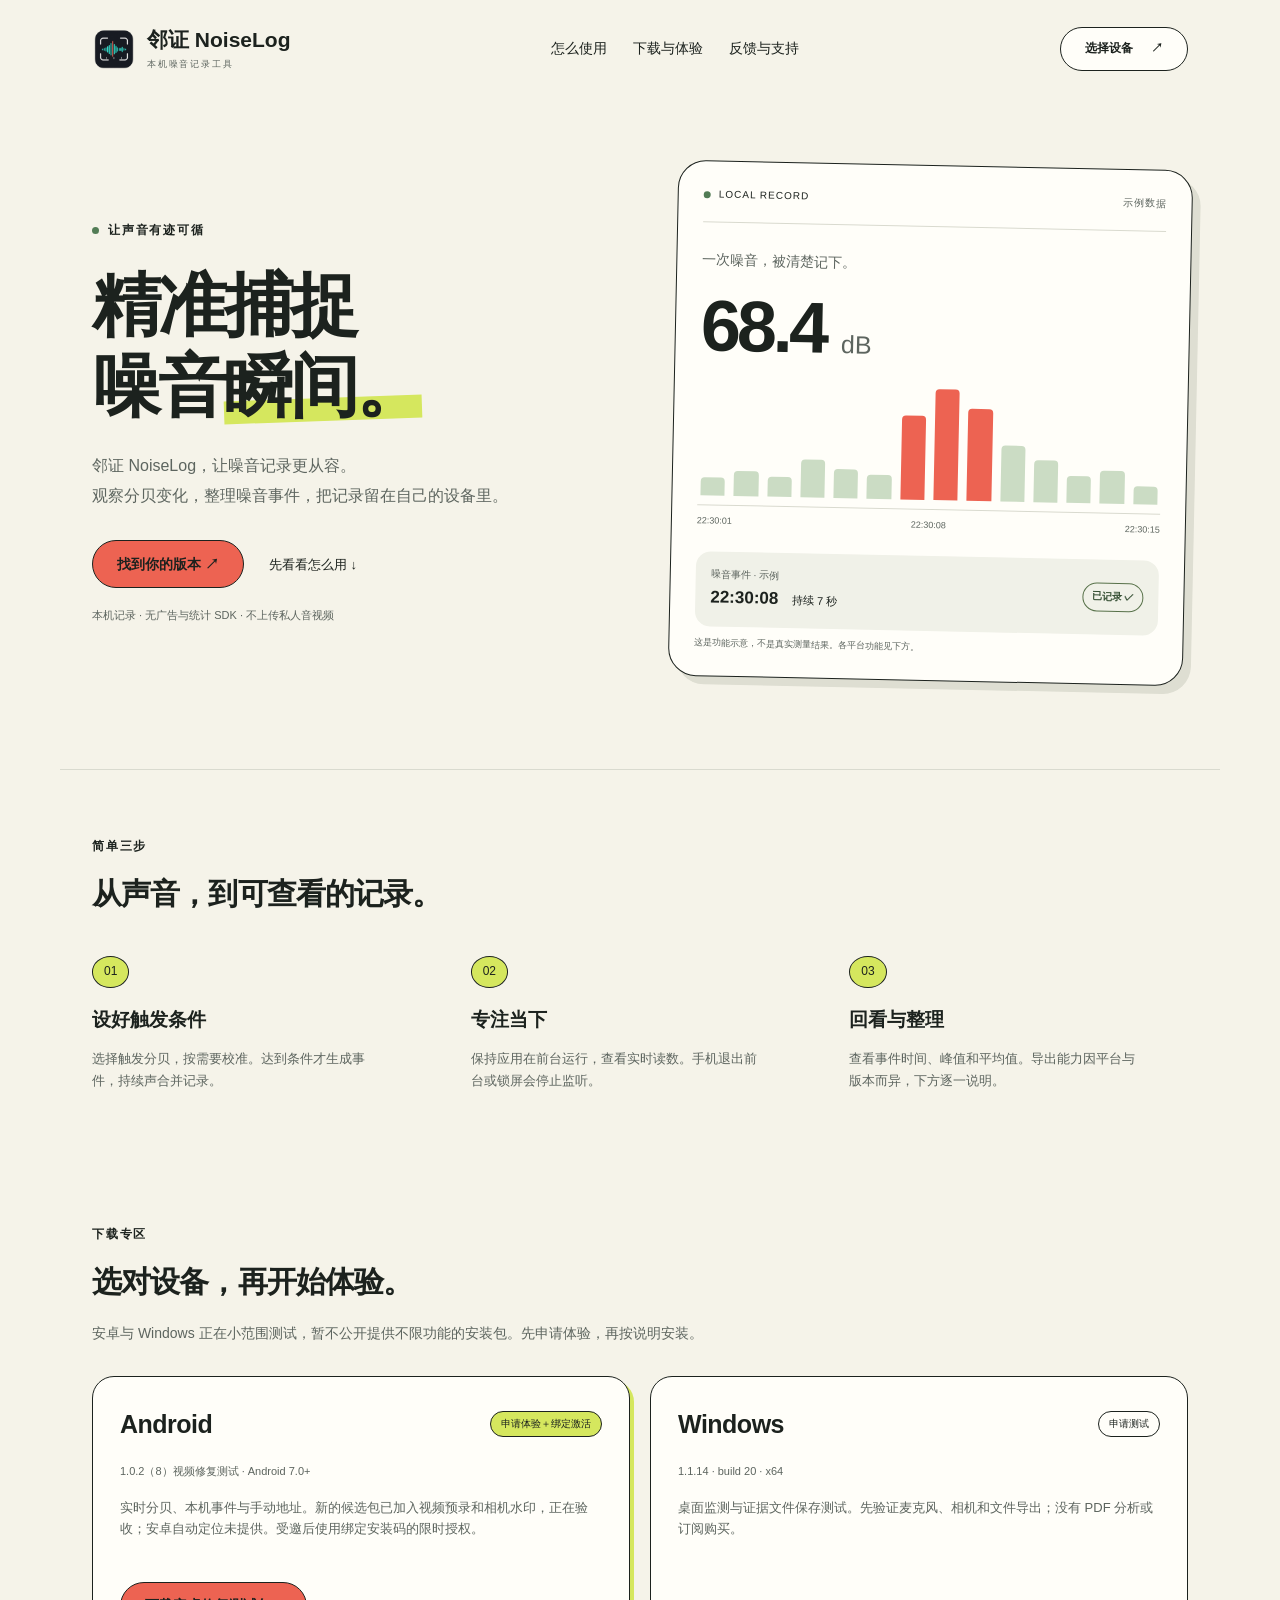
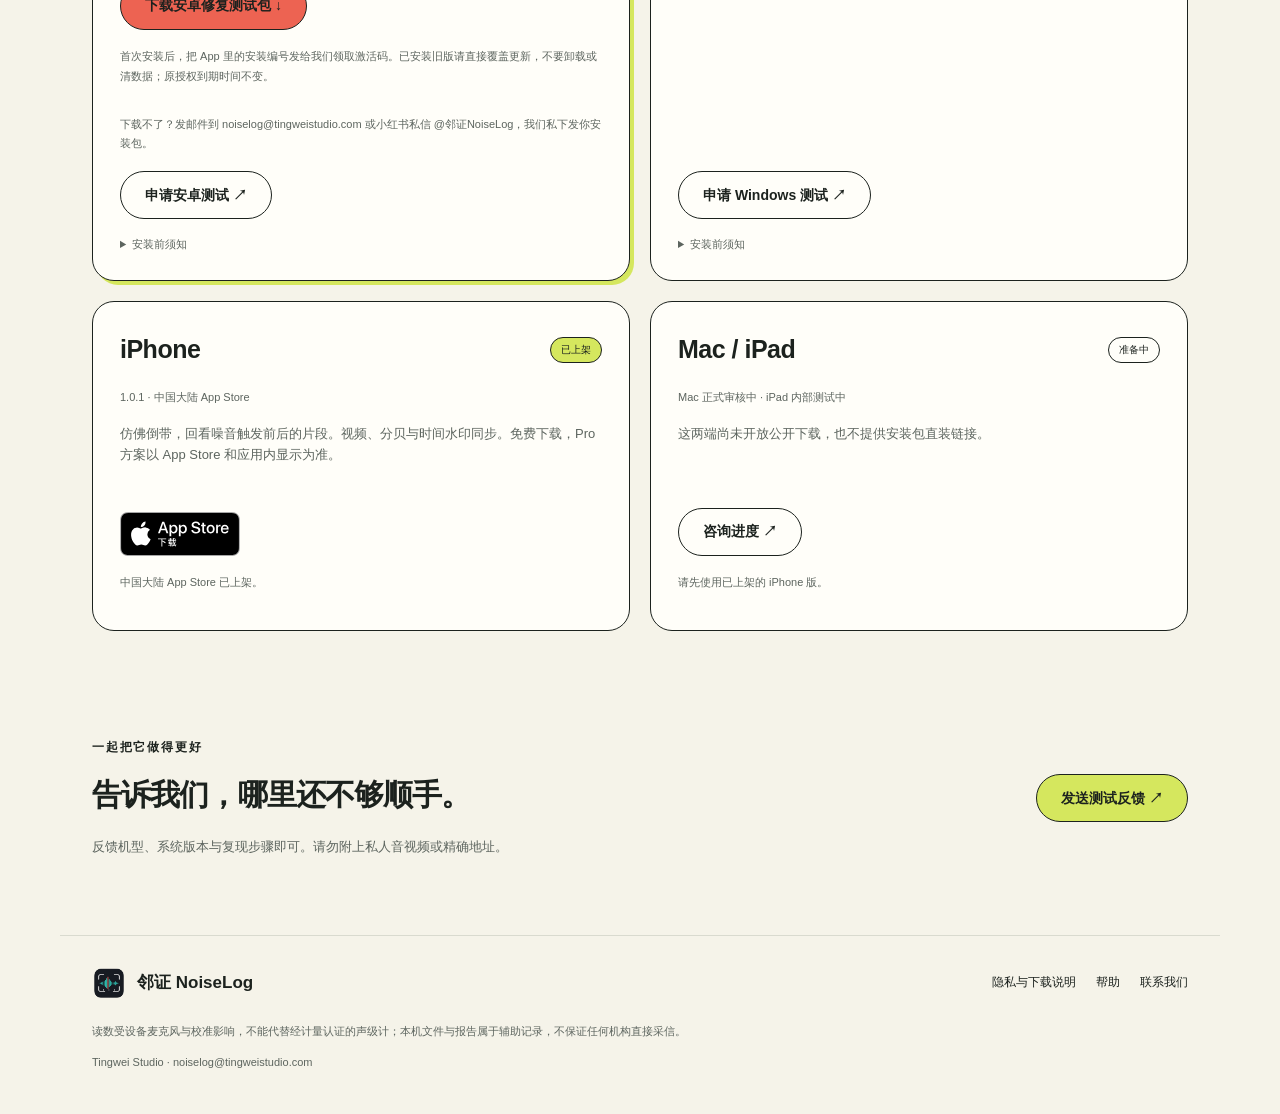
==== commit 9803d729: "Update Android invite download to verified build 8" ====
--- a/index.html
+++ b/index.html
@@ -7,7 +7,7 @@
 <div class="product-visual" aria-label="噪音事件示意图"><div class="visual-top"><span class="tiny-dot"></span> LOCAL RECORD <span>示例数据</span></div><div class="meter-label">一次噪音，被清楚记下。</div><div class="meter-value">68.4 <span>dB</span></div><div class="chart" aria-hidden="true"><i style="--h:15%"></i><i style="--h:21%"></i><i style="--h:17%"></i><i style="--h:32%"></i><i style="--h:25%"></i><i style="--h:20%"></i><i style="--h:72%"></i><i style="--h:95%"></i><i style="--h:79%"></i><i style="--h:48%"></i><i style="--h:36%"></i><i style="--h:23%"></i><i style="--h:28%"></i><i style="--h:15%"></i></div><div class="times"><span>22:30:01</span><span>22:30:08</span><span>22:30:15</span></div><div class="event"><div><small>噪音事件 · 示例</small><strong>22:30:08 <span>持续 7 秒</span></strong></div><b>已记录 ✓</b></div><p class="visual-note">这是功能示意，不是真实测量结果。各平台功能见下方。</p></div></section>
 <section id="how" class="shell how"><div class="section-heading"><p class="eyebrow">简单三步</p><h2>从声音，到可查看的记录。</h2></div><div class="steps"><article><span class="step-no">01</span><h3>设好触发条件</h3><p>选择触发分贝，按需要校准。达到条件才生成事件，持续声合并记录。</p></article><article><span class="step-no">02</span><h3>专注当下</h3><p>保持应用在前台运行，查看实时读数。手机退出前台或锁屏会停止监听。</p></article><article><span class="step-no">03</span><h3>回看与整理</h3><p>查看事件时间、峰值和平均值。导出能力因平台与版本而异，下方逐一说明。</p></article></div></section>
 <section id="downloads" class="shell downloads"><div class="section-heading"><p class="eyebrow">下载专区</p><h2>选对设备，再开始体验。</h2><p>安卓与 Windows 正在小范围测试，暂不公开提供不限功能的安装包。先申请体验，再按说明安装。</p></div><div class="download-grid">
-<article class="download-card featured"><div class="card-heading"><h3>Android</h3><span class="badge lime">申请体验＋绑定激活</span></div><p class="version">1.0.2（7）邀请测试 · Android 7.0+</p><p>实时分贝、本机事件与手动地址。新的候选包已加入视频预录和相机水印，正在验收；安卓自动定位未提供。受邀后使用绑定安装码的限时授权。</p><a class="button coral" href="https://github.com/boby2028/tingweistudio-site/releases/download/noiselog-website-v6-20261101/NoiseLog-1.0.2-invite-build7.apk" rel="noopener noreferrer">下载安卓邀请测试包 ↓</a><p class="fine">装好后把 App 里的安装编号发给我们，收到激活码就能用。</p><p class="fine">下载不了？发邮件到 <a href="mailto:noiselog@tingweistudio.com">noiselog@tingweistudio.com</a> 或小红书私信 @邻证NoiseLog，我们私下发你安装包。</p><a class="button" href="mailto:noiselog@tingweistudio.com?subject=申请安卓测试&amp;body=手机型号：%0A系统版本：%0A希望测试的功能：">申请安卓测试 ↗</a><details><summary>安装前须知</summary><p>收到申请后按批次确认测试资格，资格确认不等于邮件已自动发出。测试功能不等于购买正式授权，安装方式与已知问题随包说明。华为设备需先确认系统是否支持 Android APK，不能保证 HarmonyOS NEXT 兼容。</p></details></article>
+<article class="download-card featured"><div class="card-heading"><h3>Android</h3><span class="badge lime">申请体验＋绑定激活</span></div><p class="version">1.0.2（8）视频修复测试 · Android 7.0+</p><p>实时分贝、本机事件与手动地址。新的候选包已加入视频预录和相机水印，正在验收；安卓自动定位未提供。受邀后使用绑定安装码的限时授权。</p><a class="button coral" href="https://expo.dev/artifacts/eas/KXjT9VExRe7oqhV38L4yaCLkjLduf_96xbYXFz2yUNs.apk" rel="noopener noreferrer">下载安卓修复测试包 ↓</a><p class="fine">首次安装后，把 App 里的安装编号发给我们领取激活码。已安装旧版请直接覆盖更新，不要卸载或清数据；原授权到期时间不变。</p><p class="fine">下载不了？发邮件到 <a href="mailto:noiselog@tingweistudio.com">noiselog@tingweistudio.com</a> 或小红书私信 @邻证NoiseLog，我们私下发你安装包。</p><a class="button" href="mailto:noiselog@tingweistudio.com?subject=申请安卓测试&amp;body=手机型号：%0A系统版本：%0A希望测试的功能：">申请安卓测试 ↗</a><details><summary>安装前须知</summary><p>收到申请后按批次确认测试资格，资格确认不等于邮件已自动发出。测试功能不等于购买正式授权，安装方式与已知问题随包说明。华为设备需先确认系统是否支持 Android APK，不能保证 HarmonyOS NEXT 兼容。</p></details></article>
 <article class="download-card"><div class="card-heading"><h3>Windows</h3><span class="badge">申请测试</span></div><p class="version">1.1.14 · build 20 · x64</p><p>桌面监测与证据文件保存测试。先验证麦克风、相机和文件导出；没有 PDF 分析或订阅购买。</p><a class="button" href="mailto:noiselog@tingweistudio.com?subject=申请Windows测试&amp;body=电脑型号：%0AWindows版本：%0A希望测试的功能：">申请 Windows 测试 ↗</a><details><summary>安装前须知</summary><p>适用于兼容的 Windows 10/11 x64 设备。当前安装包未做可信代码签名，且尚待 Windows 真机验收。遇到系统安全提示先核对来源，不关闭整体安全防护。</p></details></article>
 <article class="download-card"><div class="card-heading"><h3>iPhone</h3><span class="badge lime">已上架</span></div><p class="version">1.0.1 · 中国大陆 App Store</p><p>仿佛倒带，回看噪音触发前后的片段。视频、分贝与时间水印同步。免费下载，Pro 方案以 App Store 和应用内显示为准。</p><a class="store-badge" href="https://apps.apple.com/cn/app/%E9%82%BB%E8%AF%81-noiselog-%E6%89%8B%E6%9C%BA%E7%89%88/id6823163668" rel="noopener noreferrer" target="_blank"><img src="assets/app-store-badge-zh-cn.svg" width="120" height="44" alt="在 App Store 下载"></a><p class="fine">中国大陆 App Store 已上架。</p></article>
 <article class="download-card"><div class="card-heading"><h3>Mac / iPad</h3><span class="badge">准备中</span></div><p class="version">Mac 正式审核中 · iPad 内部测试中</p><p>这两端尚未开放公开下载，也不提供安装包直装链接。</p><a class="button" href="mailto:noiselog@tingweistudio.com?subject=邻证进度咨询">咨询进度 ↗</a><p class="fine">请先使用已上架的 iPhone 版。</p></article>
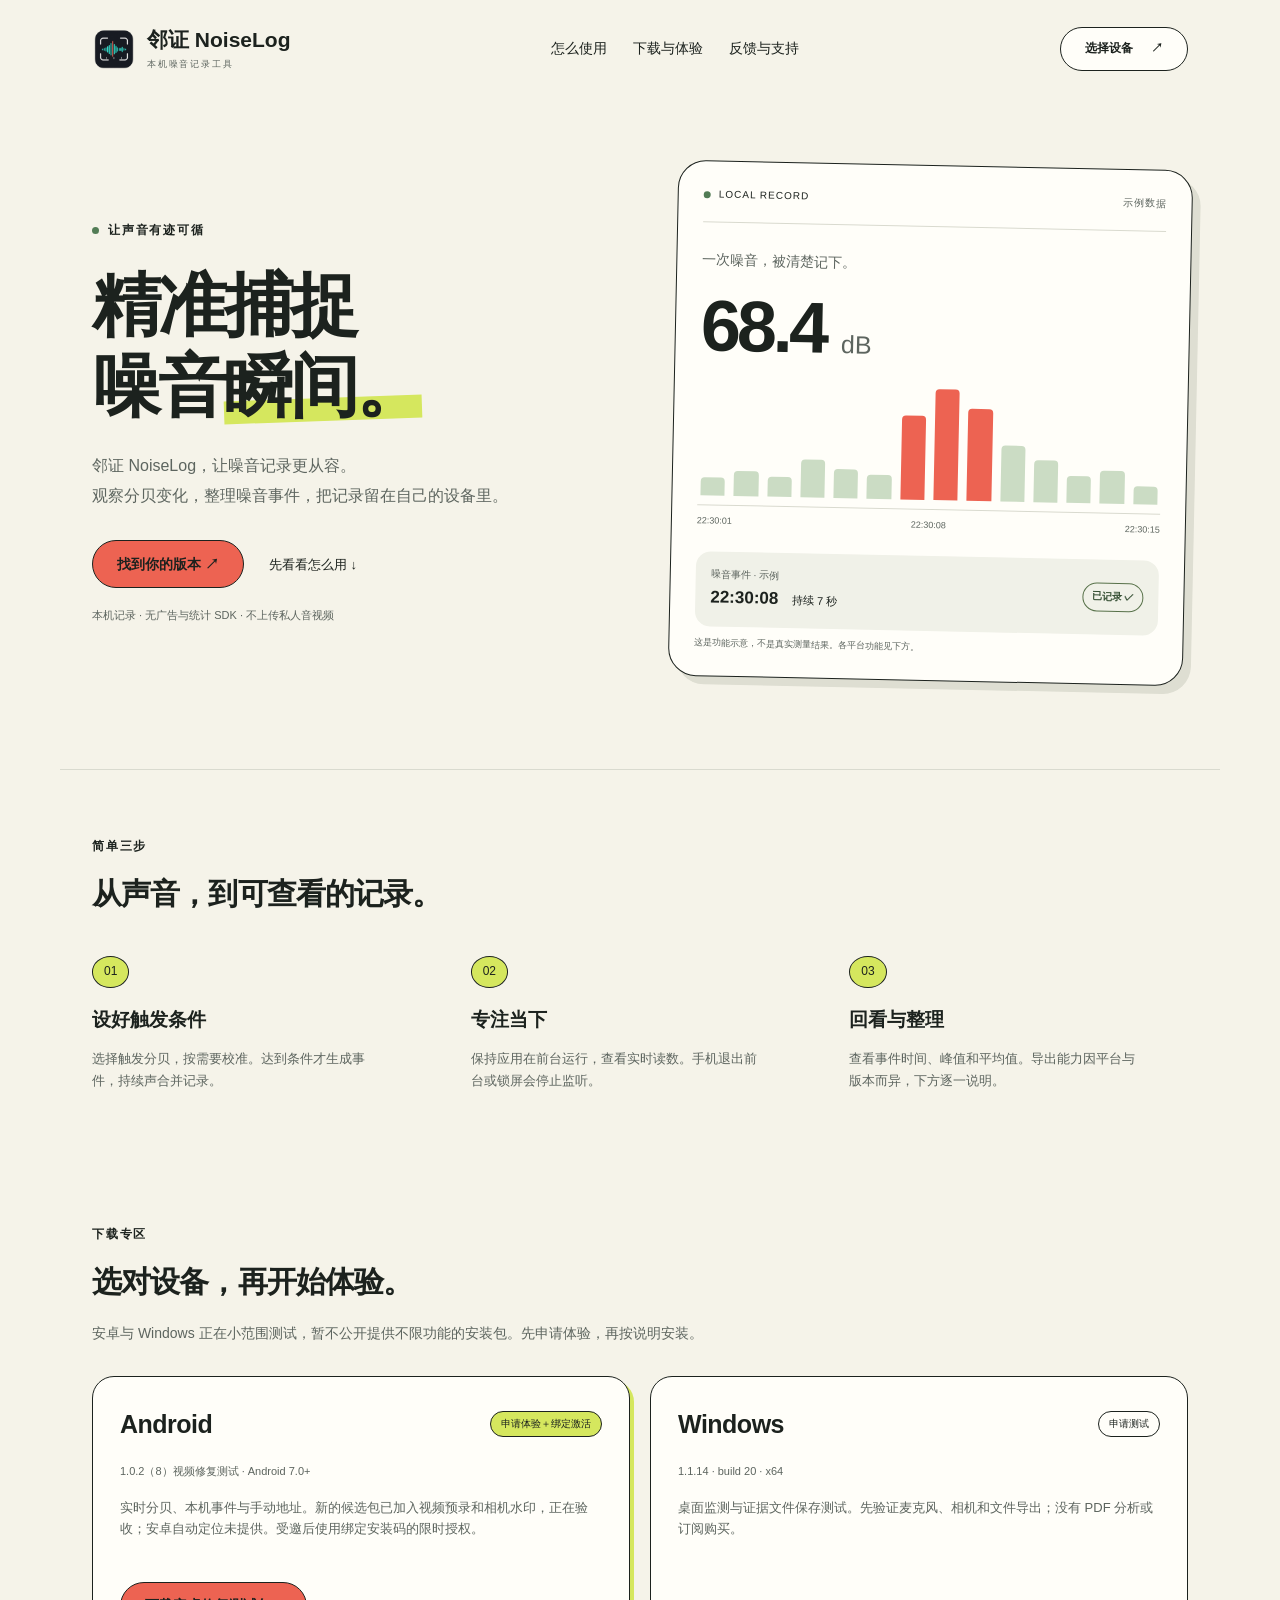
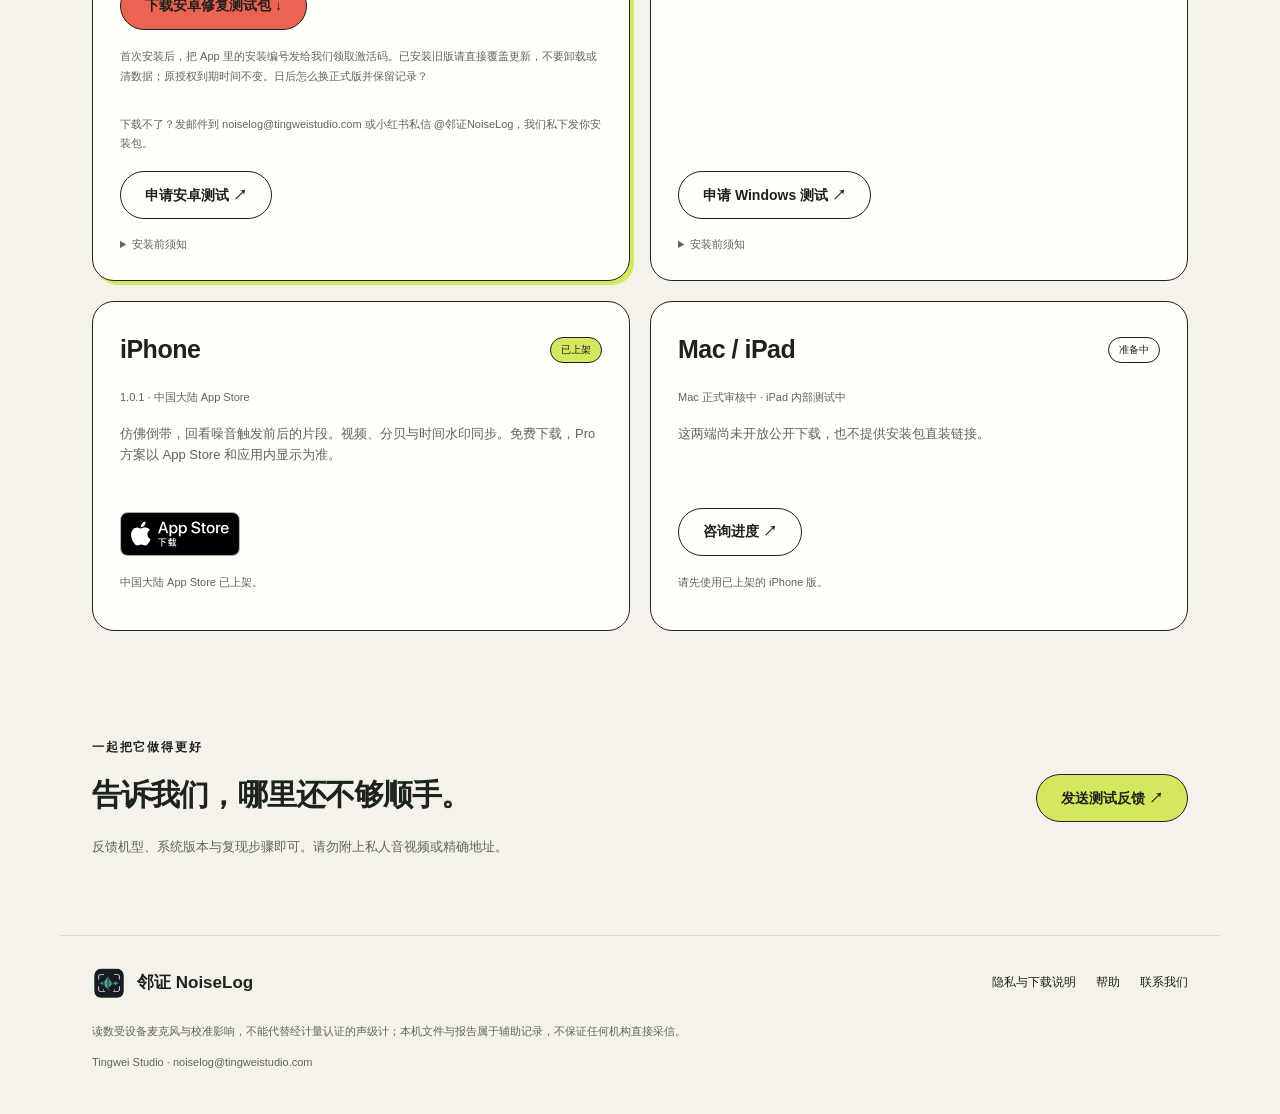
==== commit 8476f952: "Explain how Android testers can keep their records" ====
--- a/index.html
+++ b/index.html
@@ -7,7 +7,7 @@
 <div class="product-visual" aria-label="噪音事件示意图"><div class="visual-top"><span class="tiny-dot"></span> LOCAL RECORD <span>示例数据</span></div><div class="meter-label">一次噪音，被清楚记下。</div><div class="meter-value">68.4 <span>dB</span></div><div class="chart" aria-hidden="true"><i style="--h:15%"></i><i style="--h:21%"></i><i style="--h:17%"></i><i style="--h:32%"></i><i style="--h:25%"></i><i style="--h:20%"></i><i style="--h:72%"></i><i style="--h:95%"></i><i style="--h:79%"></i><i style="--h:48%"></i><i style="--h:36%"></i><i style="--h:23%"></i><i style="--h:28%"></i><i style="--h:15%"></i></div><div class="times"><span>22:30:01</span><span>22:30:08</span><span>22:30:15</span></div><div class="event"><div><small>噪音事件 · 示例</small><strong>22:30:08 <span>持续 7 秒</span></strong></div><b>已记录 ✓</b></div><p class="visual-note">这是功能示意，不是真实测量结果。各平台功能见下方。</p></div></section>
 <section id="how" class="shell how"><div class="section-heading"><p class="eyebrow">简单三步</p><h2>从声音，到可查看的记录。</h2></div><div class="steps"><article><span class="step-no">01</span><h3>设好触发条件</h3><p>选择触发分贝，按需要校准。达到条件才生成事件，持续声合并记录。</p></article><article><span class="step-no">02</span><h3>专注当下</h3><p>保持应用在前台运行，查看实时读数。手机退出前台或锁屏会停止监听。</p></article><article><span class="step-no">03</span><h3>回看与整理</h3><p>查看事件时间、峰值和平均值。导出能力因平台与版本而异，下方逐一说明。</p></article></div></section>
 <section id="downloads" class="shell downloads"><div class="section-heading"><p class="eyebrow">下载专区</p><h2>选对设备，再开始体验。</h2><p>安卓与 Windows 正在小范围测试，暂不公开提供不限功能的安装包。先申请体验，再按说明安装。</p></div><div class="download-grid">
-<article class="download-card featured"><div class="card-heading"><h3>Android</h3><span class="badge lime">申请体验＋绑定激活</span></div><p class="version">1.0.2（8）视频修复测试 · Android 7.0+</p><p>实时分贝、本机事件与手动地址。新的候选包已加入视频预录和相机水印，正在验收；安卓自动定位未提供。受邀后使用绑定安装码的限时授权。</p><a class="button coral" href="https://expo.dev/artifacts/eas/KXjT9VExRe7oqhV38L4yaCLkjLduf_96xbYXFz2yUNs.apk" rel="noopener noreferrer">下载安卓修复测试包 ↓</a><p class="fine">首次安装后，把 App 里的安装编号发给我们领取激活码。已安装旧版请直接覆盖更新，不要卸载或清数据；原授权到期时间不变。</p><p class="fine">下载不了？发邮件到 <a href="mailto:noiselog@tingweistudio.com">noiselog@tingweistudio.com</a> 或小红书私信 @邻证NoiseLog，我们私下发你安装包。</p><a class="button" href="mailto:noiselog@tingweistudio.com?subject=申请安卓测试&amp;body=手机型号：%0A系统版本：%0A希望测试的功能：">申请安卓测试 ↗</a><details><summary>安装前须知</summary><p>收到申请后按批次确认测试资格，资格确认不等于邮件已自动发出。测试功能不等于购买正式授权，安装方式与已知问题随包说明。华为设备需先确认系统是否支持 Android APK，不能保证 HarmonyOS NEXT 兼容。</p></details></article>
+<article class="download-card featured"><div class="card-heading"><h3>Android</h3><span class="badge lime">申请体验＋绑定激活</span></div><p class="version">1.0.2（8）视频修复测试 · Android 7.0+</p><p>实时分贝、本机事件与手动地址。新的候选包已加入视频预录和相机水印，正在验收；安卓自动定位未提供。受邀后使用绑定安装码的限时授权。</p><a class="button coral" href="https://expo.dev/artifacts/eas/KXjT9VExRe7oqhV38L4yaCLkjLduf_96xbYXFz2yUNs.apk" rel="noopener noreferrer">下载安卓修复测试包 ↓</a><p class="fine">首次安装后，把 App 里的安装编号发给我们领取激活码。已安装旧版请直接覆盖更新，不要卸载或清数据；原授权到期时间不变。<a href="support.html#android-migration">日后怎么换正式版并保留记录？</a></p><p class="fine">下载不了？发邮件到 <a href="mailto:noiselog@tingweistudio.com">noiselog@tingweistudio.com</a> 或小红书私信 @邻证NoiseLog，我们私下发你安装包。</p><a class="button" href="mailto:noiselog@tingweistudio.com?subject=申请安卓测试&amp;body=手机型号：%0A系统版本：%0A希望测试的功能：">申请安卓测试 ↗</a><details><summary>安装前须知</summary><p>收到申请后按批次确认测试资格，资格确认不等于邮件已自动发出。测试功能不等于购买正式授权，安装方式与已知问题随包说明。华为设备需先确认系统是否支持 Android APK，不能保证 HarmonyOS NEXT 兼容。</p></details></article>
 <article class="download-card"><div class="card-heading"><h3>Windows</h3><span class="badge">申请测试</span></div><p class="version">1.1.14 · build 20 · x64</p><p>桌面监测与证据文件保存测试。先验证麦克风、相机和文件导出；没有 PDF 分析或订阅购买。</p><a class="button" href="mailto:noiselog@tingweistudio.com?subject=申请Windows测试&amp;body=电脑型号：%0AWindows版本：%0A希望测试的功能：">申请 Windows 测试 ↗</a><details><summary>安装前须知</summary><p>适用于兼容的 Windows 10/11 x64 设备。当前安装包未做可信代码签名，且尚待 Windows 真机验收。遇到系统安全提示先核对来源，不关闭整体安全防护。</p></details></article>
 <article class="download-card"><div class="card-heading"><h3>iPhone</h3><span class="badge lime">已上架</span></div><p class="version">1.0.1 · 中国大陆 App Store</p><p>仿佛倒带，回看噪音触发前后的片段。视频、分贝与时间水印同步。免费下载，Pro 方案以 App Store 和应用内显示为准。</p><a class="store-badge" href="https://apps.apple.com/cn/app/%E9%82%BB%E8%AF%81-noiselog-%E6%89%8B%E6%9C%BA%E7%89%88/id6823163668" rel="noopener noreferrer" target="_blank"><img src="assets/app-store-badge-zh-cn.svg" width="120" height="44" alt="在 App Store 下载"></a><p class="fine">中国大陆 App Store 已上架。</p></article>
 <article class="download-card"><div class="card-heading"><h3>Mac / iPad</h3><span class="badge">准备中</span></div><p class="version">Mac 正式审核中 · iPad 内部测试中</p><p>这两端尚未开放公开下载，也不提供安装包直装链接。</p><a class="button" href="mailto:noiselog@tingweistudio.com?subject=邻证进度咨询">咨询进度 ↗</a><p class="fine">请先使用已上架的 iPhone 版。</p></article>
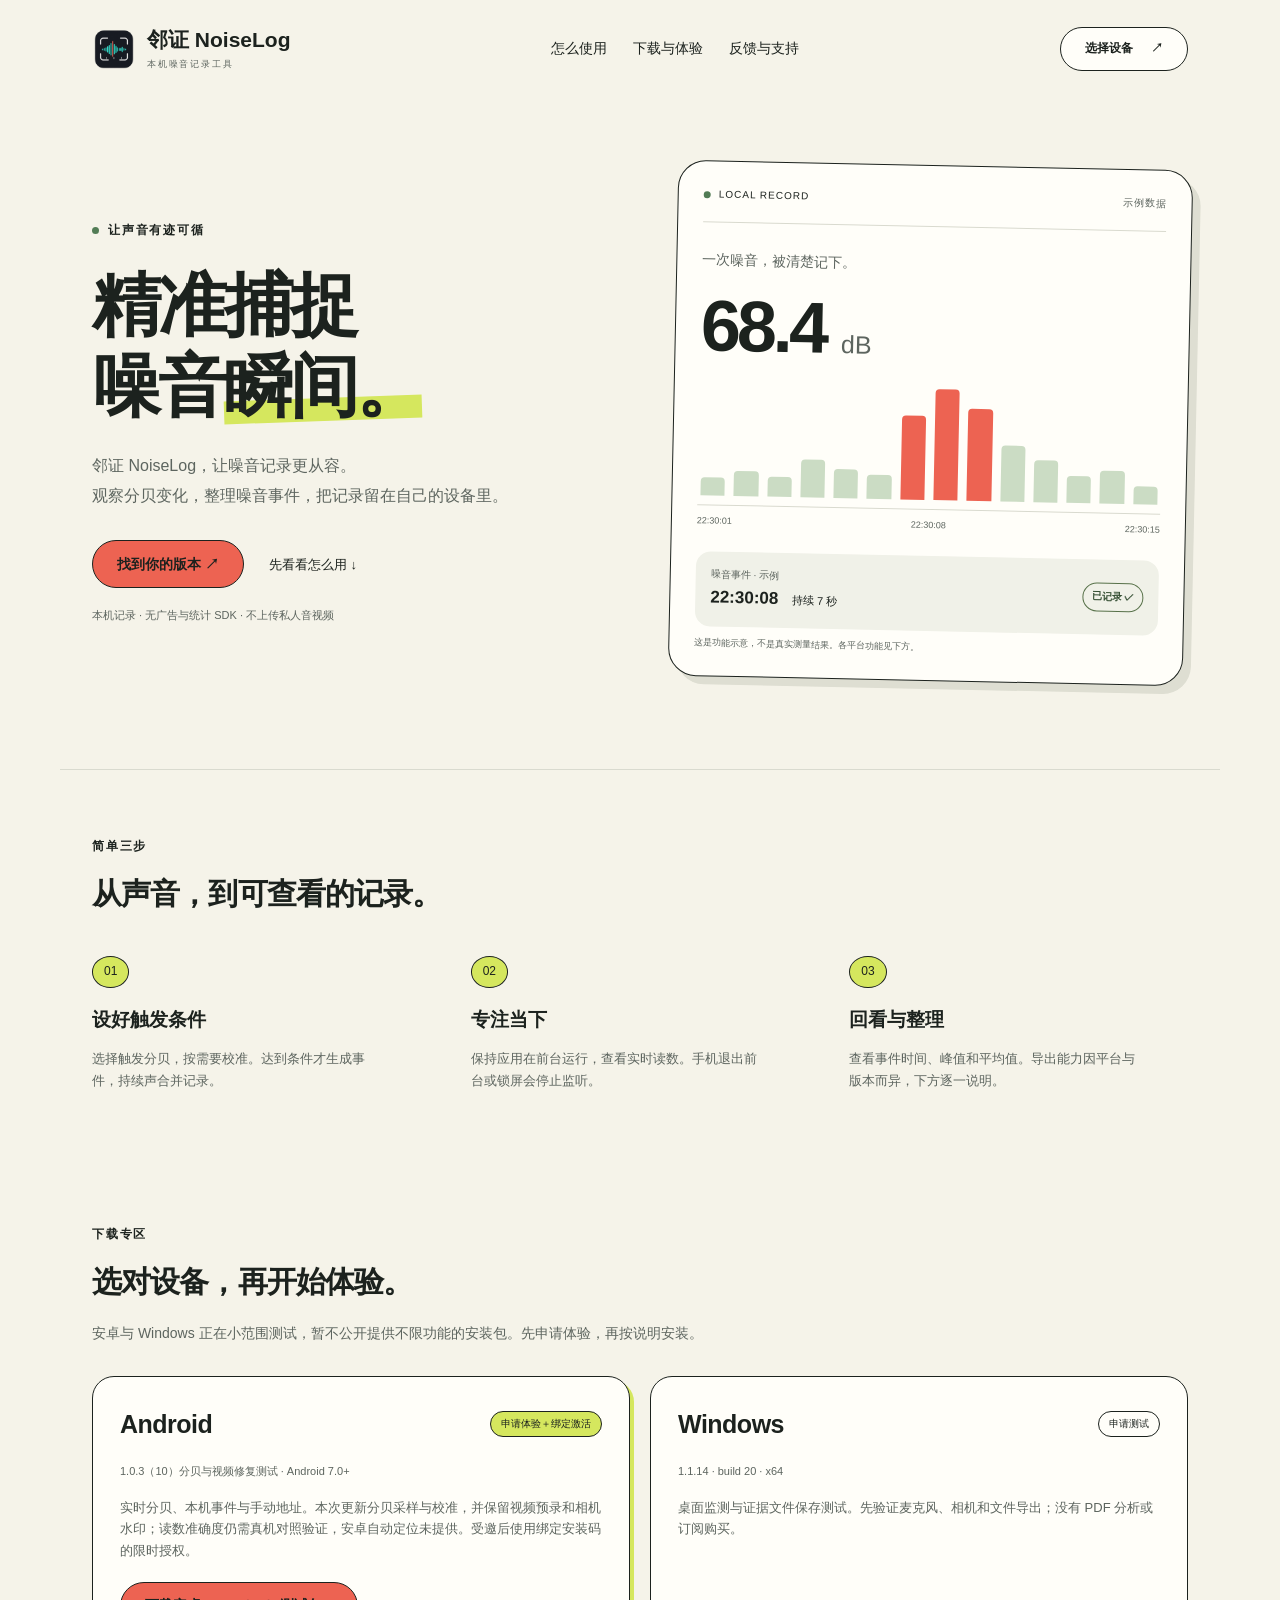
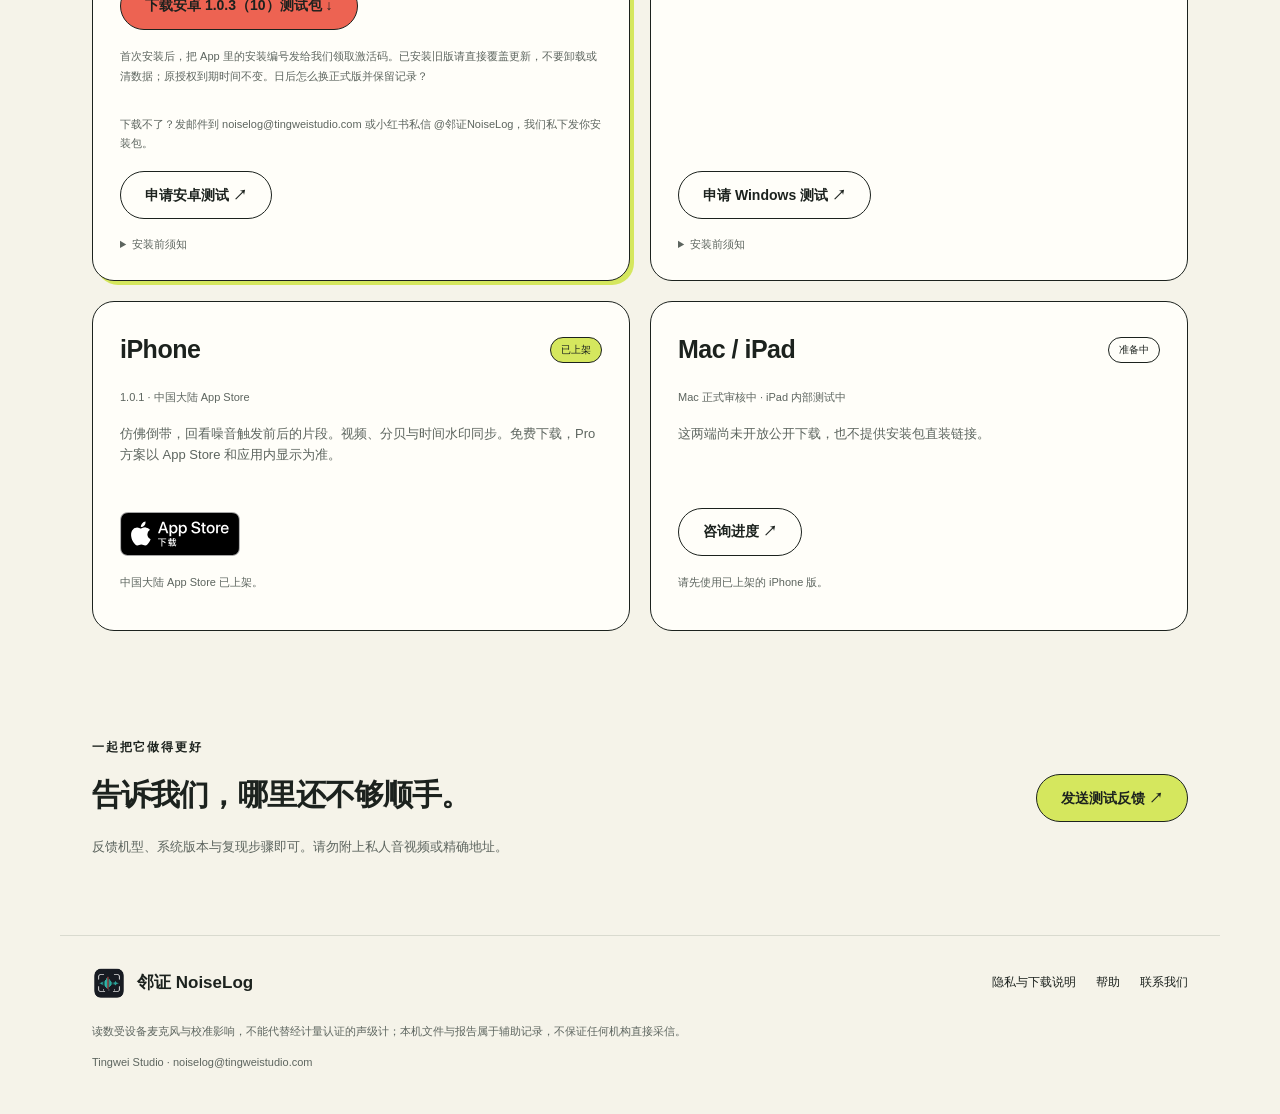
==== commit f96e9822: "Update Android website download to activated build 10" ====
--- a/index.html
+++ b/index.html
@@ -7,7 +7,7 @@
 <div class="product-visual" aria-label="噪音事件示意图"><div class="visual-top"><span class="tiny-dot"></span> LOCAL RECORD <span>示例数据</span></div><div class="meter-label">一次噪音，被清楚记下。</div><div class="meter-value">68.4 <span>dB</span></div><div class="chart" aria-hidden="true"><i style="--h:15%"></i><i style="--h:21%"></i><i style="--h:17%"></i><i style="--h:32%"></i><i style="--h:25%"></i><i style="--h:20%"></i><i style="--h:72%"></i><i style="--h:95%"></i><i style="--h:79%"></i><i style="--h:48%"></i><i style="--h:36%"></i><i style="--h:23%"></i><i style="--h:28%"></i><i style="--h:15%"></i></div><div class="times"><span>22:30:01</span><span>22:30:08</span><span>22:30:15</span></div><div class="event"><div><small>噪音事件 · 示例</small><strong>22:30:08 <span>持续 7 秒</span></strong></div><b>已记录 ✓</b></div><p class="visual-note">这是功能示意，不是真实测量结果。各平台功能见下方。</p></div></section>
 <section id="how" class="shell how"><div class="section-heading"><p class="eyebrow">简单三步</p><h2>从声音，到可查看的记录。</h2></div><div class="steps"><article><span class="step-no">01</span><h3>设好触发条件</h3><p>选择触发分贝，按需要校准。达到条件才生成事件，持续声合并记录。</p></article><article><span class="step-no">02</span><h3>专注当下</h3><p>保持应用在前台运行，查看实时读数。手机退出前台或锁屏会停止监听。</p></article><article><span class="step-no">03</span><h3>回看与整理</h3><p>查看事件时间、峰值和平均值。导出能力因平台与版本而异，下方逐一说明。</p></article></div></section>
 <section id="downloads" class="shell downloads"><div class="section-heading"><p class="eyebrow">下载专区</p><h2>选对设备，再开始体验。</h2><p>安卓与 Windows 正在小范围测试，暂不公开提供不限功能的安装包。先申请体验，再按说明安装。</p></div><div class="download-grid">
-<article class="download-card featured"><div class="card-heading"><h3>Android</h3><span class="badge lime">申请体验＋绑定激活</span></div><p class="version">1.0.2（8）视频修复测试 · Android 7.0+</p><p>实时分贝、本机事件与手动地址。新的候选包已加入视频预录和相机水印，正在验收；安卓自动定位未提供。受邀后使用绑定安装码的限时授权。</p><a class="button coral" href="https://expo.dev/artifacts/eas/KXjT9VExRe7oqhV38L4yaCLkjLduf_96xbYXFz2yUNs.apk" rel="noopener noreferrer">下载安卓修复测试包 ↓</a><p class="fine">首次安装后，把 App 里的安装编号发给我们领取激活码。已安装旧版请直接覆盖更新，不要卸载或清数据；原授权到期时间不变。<a href="support.html#android-migration">日后怎么换正式版并保留记录？</a></p><p class="fine">下载不了？发邮件到 <a href="mailto:noiselog@tingweistudio.com">noiselog@tingweistudio.com</a> 或小红书私信 @邻证NoiseLog，我们私下发你安装包。</p><a class="button" href="mailto:noiselog@tingweistudio.com?subject=申请安卓测试&amp;body=手机型号：%0A系统版本：%0A希望测试的功能：">申请安卓测试 ↗</a><details><summary>安装前须知</summary><p>收到申请后按批次确认测试资格，资格确认不等于邮件已自动发出。测试功能不等于购买正式授权，安装方式与已知问题随包说明。华为设备需先确认系统是否支持 Android APK，不能保证 HarmonyOS NEXT 兼容。</p></details></article>
+<article class="download-card featured"><div class="card-heading"><h3>Android</h3><span class="badge lime">申请体验＋绑定激活</span></div><p class="version">1.0.3（10）分贝与视频修复测试 · Android 7.0+</p><p>实时分贝、本机事件与手动地址。本次更新分贝采样与校准，并保留视频预录和相机水印；读数准确度仍需真机对照验证，安卓自动定位未提供。受邀后使用绑定安装码的限时授权。</p><a class="button coral" href="https://downloads.tingweistudio.com/android/NoiseLog-1.0.3-invite-build10.apk" rel="noopener noreferrer">下载安卓 1.0.3（10）测试包 ↓</a><p class="fine">首次安装后，把 App 里的安装编号发给我们领取激活码。已安装旧版请直接覆盖更新，不要卸载或清数据；原授权到期时间不变。<a href="support.html#android-migration">日后怎么换正式版并保留记录？</a></p><p class="fine">下载不了？发邮件到 <a href="mailto:noiselog@tingweistudio.com">noiselog@tingweistudio.com</a> 或小红书私信 @邻证NoiseLog，我们私下发你安装包。</p><a class="button" href="mailto:noiselog@tingweistudio.com?subject=申请安卓测试&amp;body=手机型号：%0A系统版本：%0A希望测试的功能：">申请安卓测试 ↗</a><details><summary>安装前须知</summary><p>收到申请后按批次确认测试资格，资格确认不等于邮件已自动发出。测试功能不等于购买正式授权，安装方式与已知问题随包说明。华为设备需先确认系统是否支持 Android APK，不能保证 HarmonyOS NEXT 兼容。</p></details></article>
 <article class="download-card"><div class="card-heading"><h3>Windows</h3><span class="badge">申请测试</span></div><p class="version">1.1.14 · build 20 · x64</p><p>桌面监测与证据文件保存测试。先验证麦克风、相机和文件导出；没有 PDF 分析或订阅购买。</p><a class="button" href="mailto:noiselog@tingweistudio.com?subject=申请Windows测试&amp;body=电脑型号：%0AWindows版本：%0A希望测试的功能：">申请 Windows 测试 ↗</a><details><summary>安装前须知</summary><p>适用于兼容的 Windows 10/11 x64 设备。当前安装包未做可信代码签名，且尚待 Windows 真机验收。遇到系统安全提示先核对来源，不关闭整体安全防护。</p></details></article>
 <article class="download-card"><div class="card-heading"><h3>iPhone</h3><span class="badge lime">已上架</span></div><p class="version">1.0.1 · 中国大陆 App Store</p><p>仿佛倒带，回看噪音触发前后的片段。视频、分贝与时间水印同步。免费下载，Pro 方案以 App Store 和应用内显示为准。</p><a class="store-badge" href="https://apps.apple.com/cn/app/%E9%82%BB%E8%AF%81-noiselog-%E6%89%8B%E6%9C%BA%E7%89%88/id6823163668" rel="noopener noreferrer" target="_blank"><img src="assets/app-store-badge-zh-cn.svg" width="120" height="44" alt="在 App Store 下载"></a><p class="fine">中国大陆 App Store 已上架。</p></article>
 <article class="download-card"><div class="card-heading"><h3>Mac / iPad</h3><span class="badge">准备中</span></div><p class="version">Mac 正式审核中 · iPad 内部测试中</p><p>这两端尚未开放公开下载，也不提供安装包直装链接。</p><a class="button" href="mailto:noiselog@tingweistudio.com?subject=邻证进度咨询">咨询进度 ↗</a><p class="fine">请先使用已上架的 iPhone 版。</p></article>
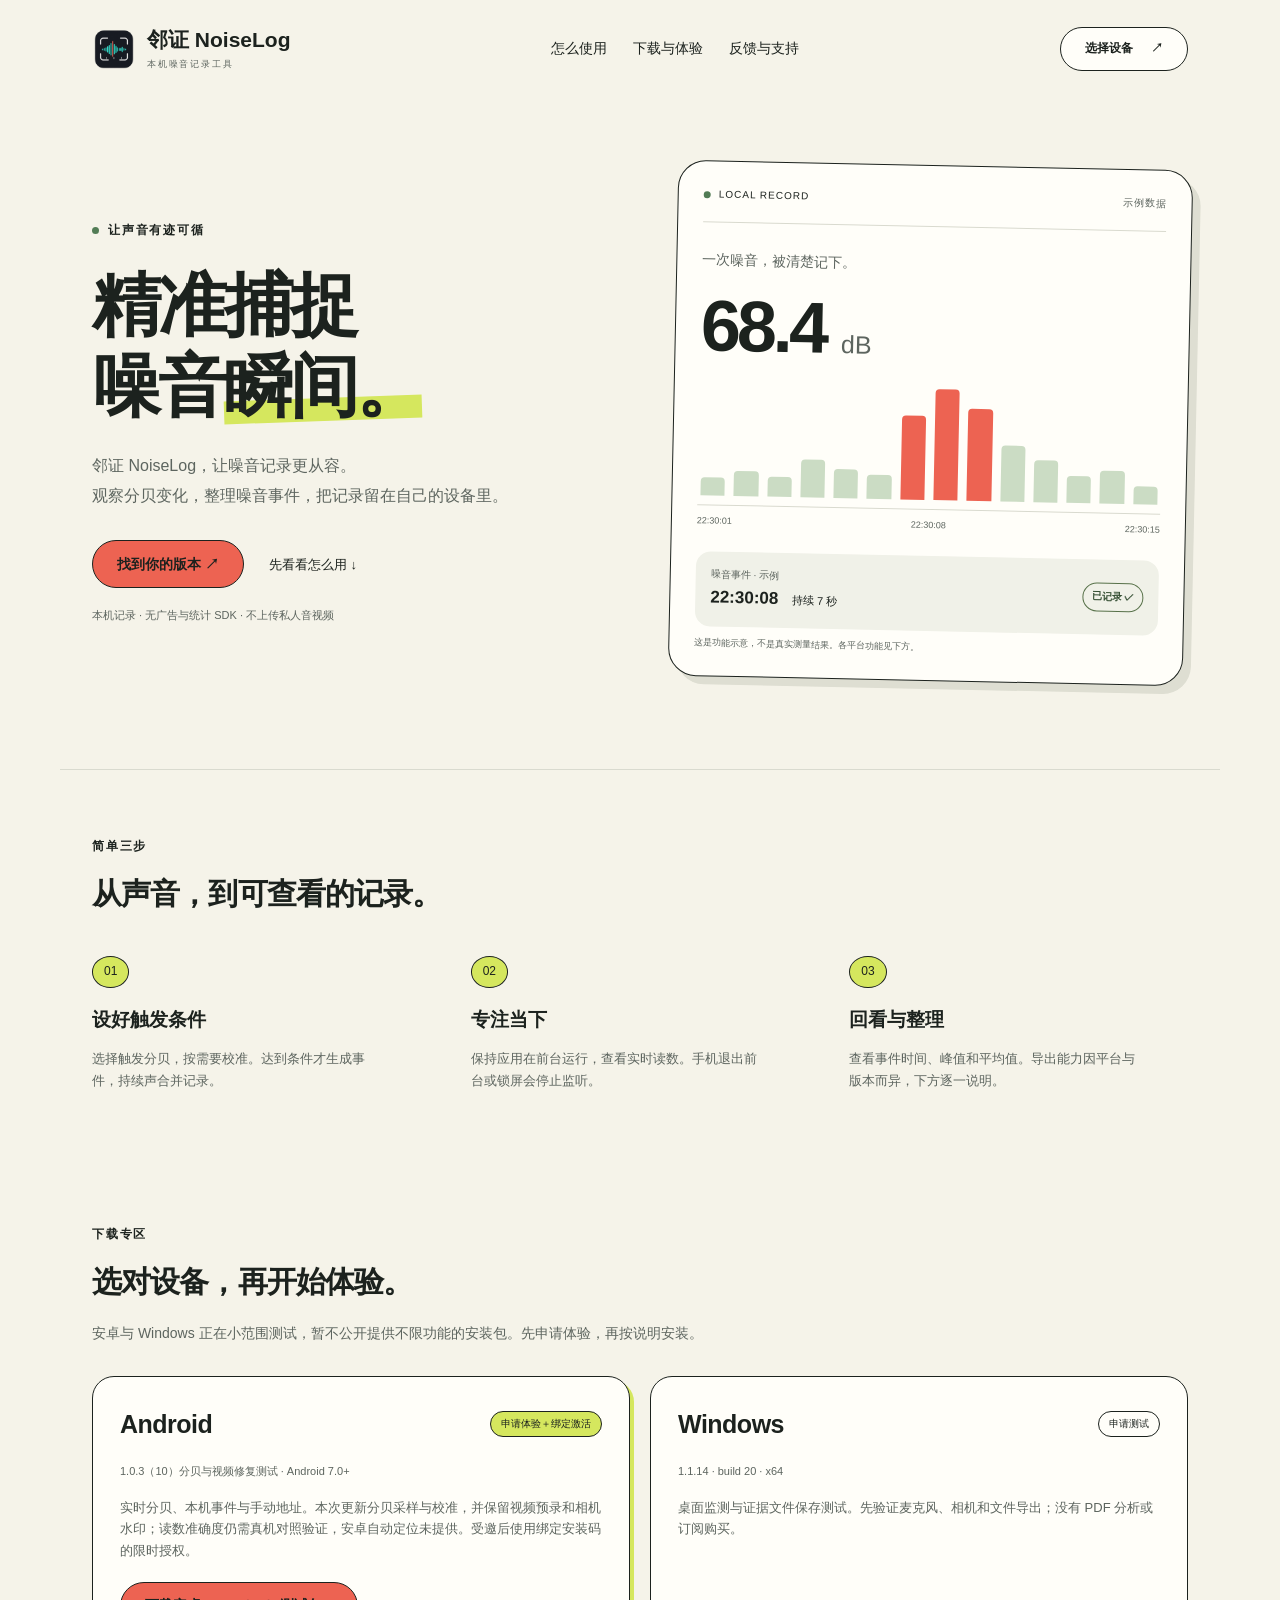
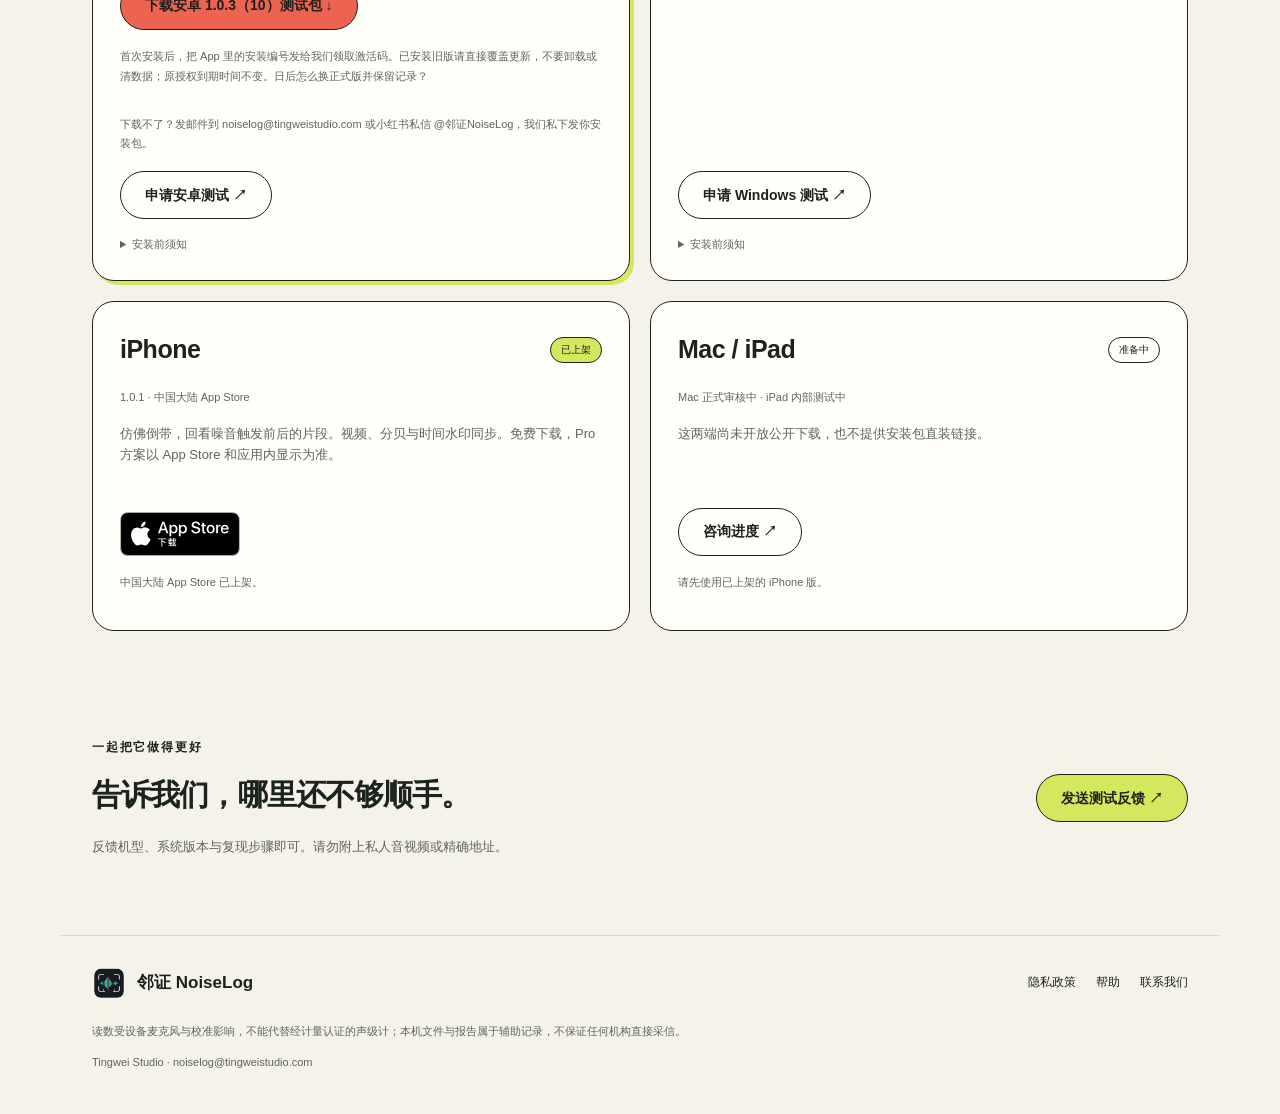
==== commit 5604b4d2: "Publish a standalone NoiseLog privacy policy Replace the mixed privacy-and-download page with the ap" ====
--- a/index.html
+++ b/index.html
@@ -13,4 +13,4 @@
 <article class="download-card"><div class="card-heading"><h3>Mac / iPad</h3><span class="badge">准备中</span></div><p class="version">Mac 正式审核中 · iPad 内部测试中</p><p>这两端尚未开放公开下载，也不提供安装包直装链接。</p><a class="button" href="mailto:noiselog@tingweistudio.com?subject=邻证进度咨询">咨询进度 ↗</a><p class="fine">请先使用已上架的 iPhone 版。</p></article>
 </div></section>
 <section class="shell closing"><div><p class="eyebrow">一起把它做得更好</p><h2>告诉我们，哪里还不够顺手。</h2><p>反馈机型、系统版本与复现步骤即可。请勿附上私人音视频或精确地址。</p></div><a class="button lime-button" href="mailto:noiselog@tingweistudio.com?subject=邻证测试反馈">发送测试反馈 ↗</a></section></main>
-<footer class="shell"><div class="footer-top"><a class="brand" href="index.html"><img src="assets/noiselog-icon.png" width="34" height="34" alt="邻证图标"><span>邻证 NoiseLog</span></a><div><a href="privacy.html">隐私与下载说明</a><a href="support.html">帮助</a><a href="mailto:noiselog@tingweistudio.com">联系我们</a></div></div><p class="fine">读数受设备麦克风与校准影响，不能代替经计量认证的声级计；本机文件与报告属于辅助记录，不保证任何机构直接采信。</p><p class="fine">Tingwei Studio · noiselog@tingweistudio.com</p></footer><script src="site-config.js"></script><script src="offers.js"></script></body></html>
+<footer class="shell"><div class="footer-top"><a class="brand" href="index.html"><img src="assets/noiselog-icon.png" width="34" height="34" alt="邻证图标"><span>邻证 NoiseLog</span></a><div><a href="privacy.html">隐私政策</a><a href="support.html">帮助</a><a href="mailto:noiselog@tingweistudio.com">联系我们</a></div></div><p class="fine">读数受设备麦克风与校准影响，不能代替经计量认证的声级计；本机文件与报告属于辅助记录，不保证任何机构直接采信。</p><p class="fine">Tingwei Studio · noiselog@tingweistudio.com</p></footer><script src="site-config.js"></script><script src="offers.js"></script></body></html>
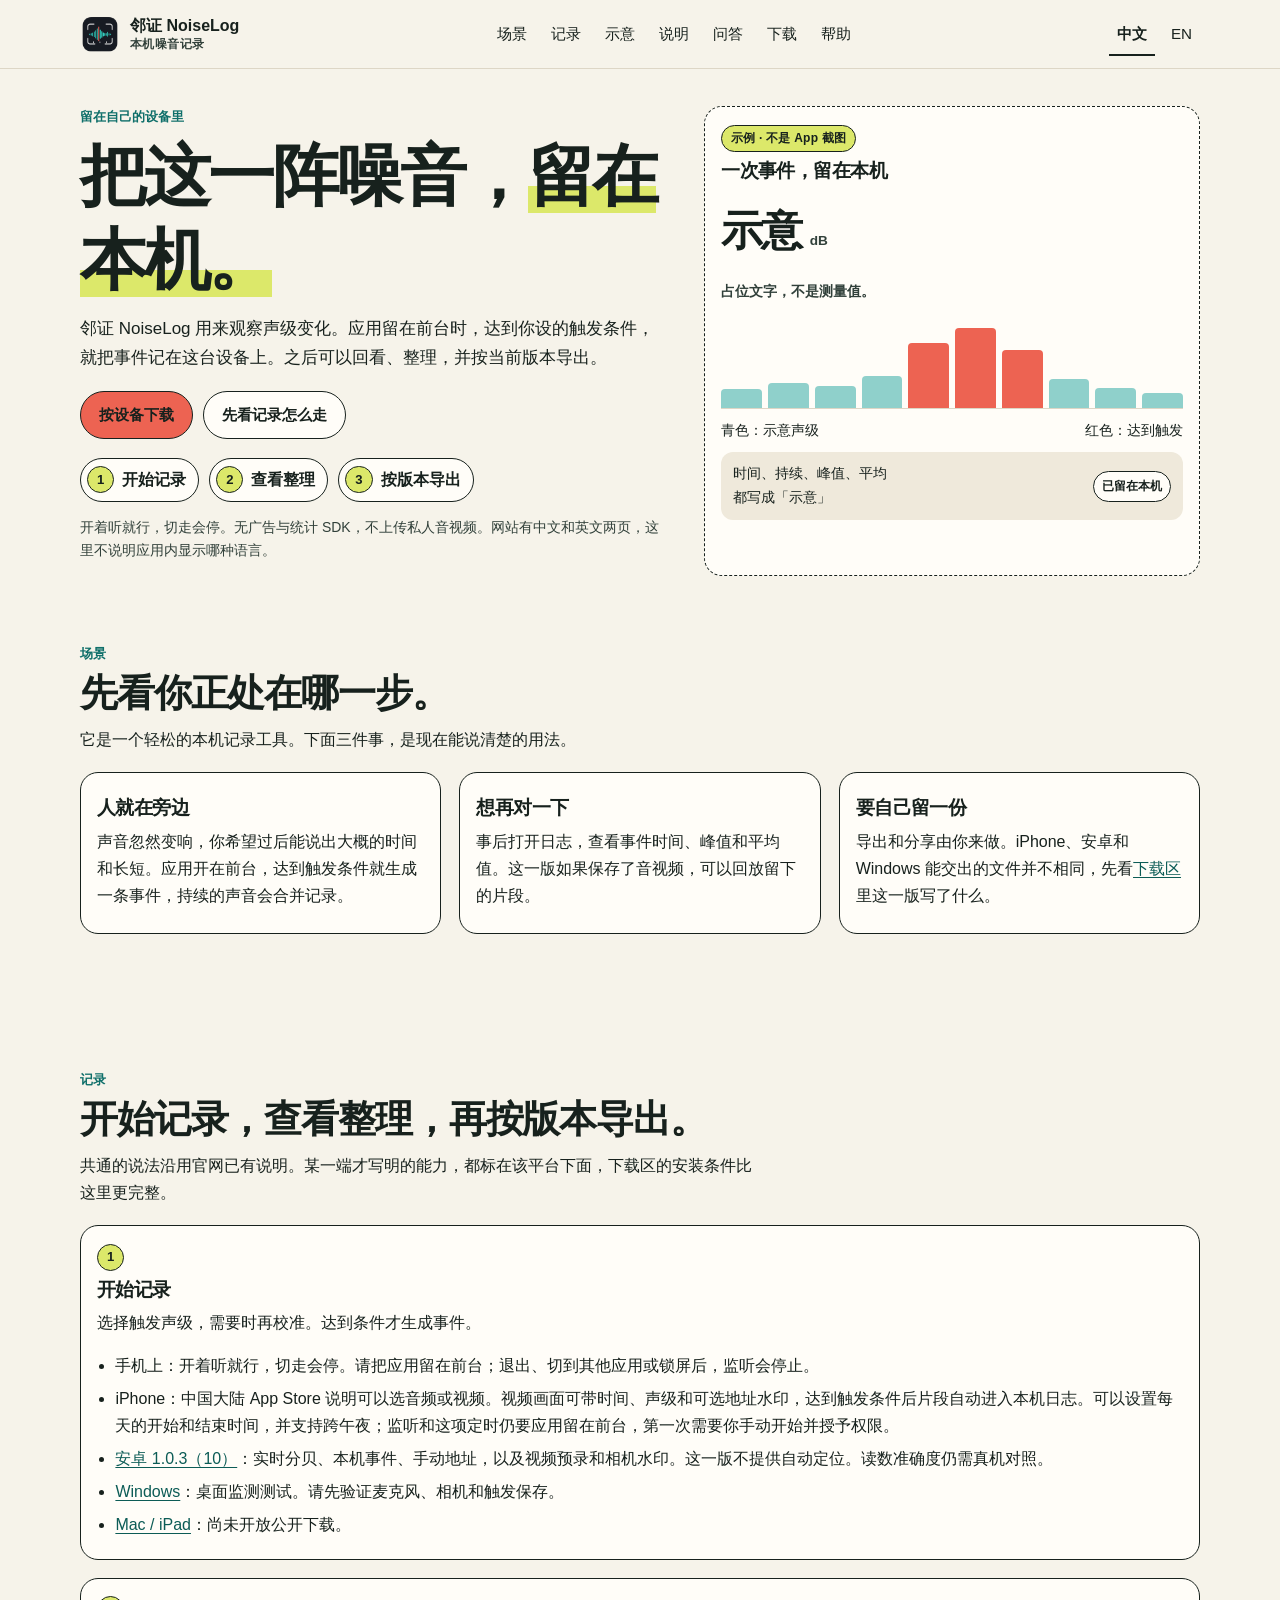
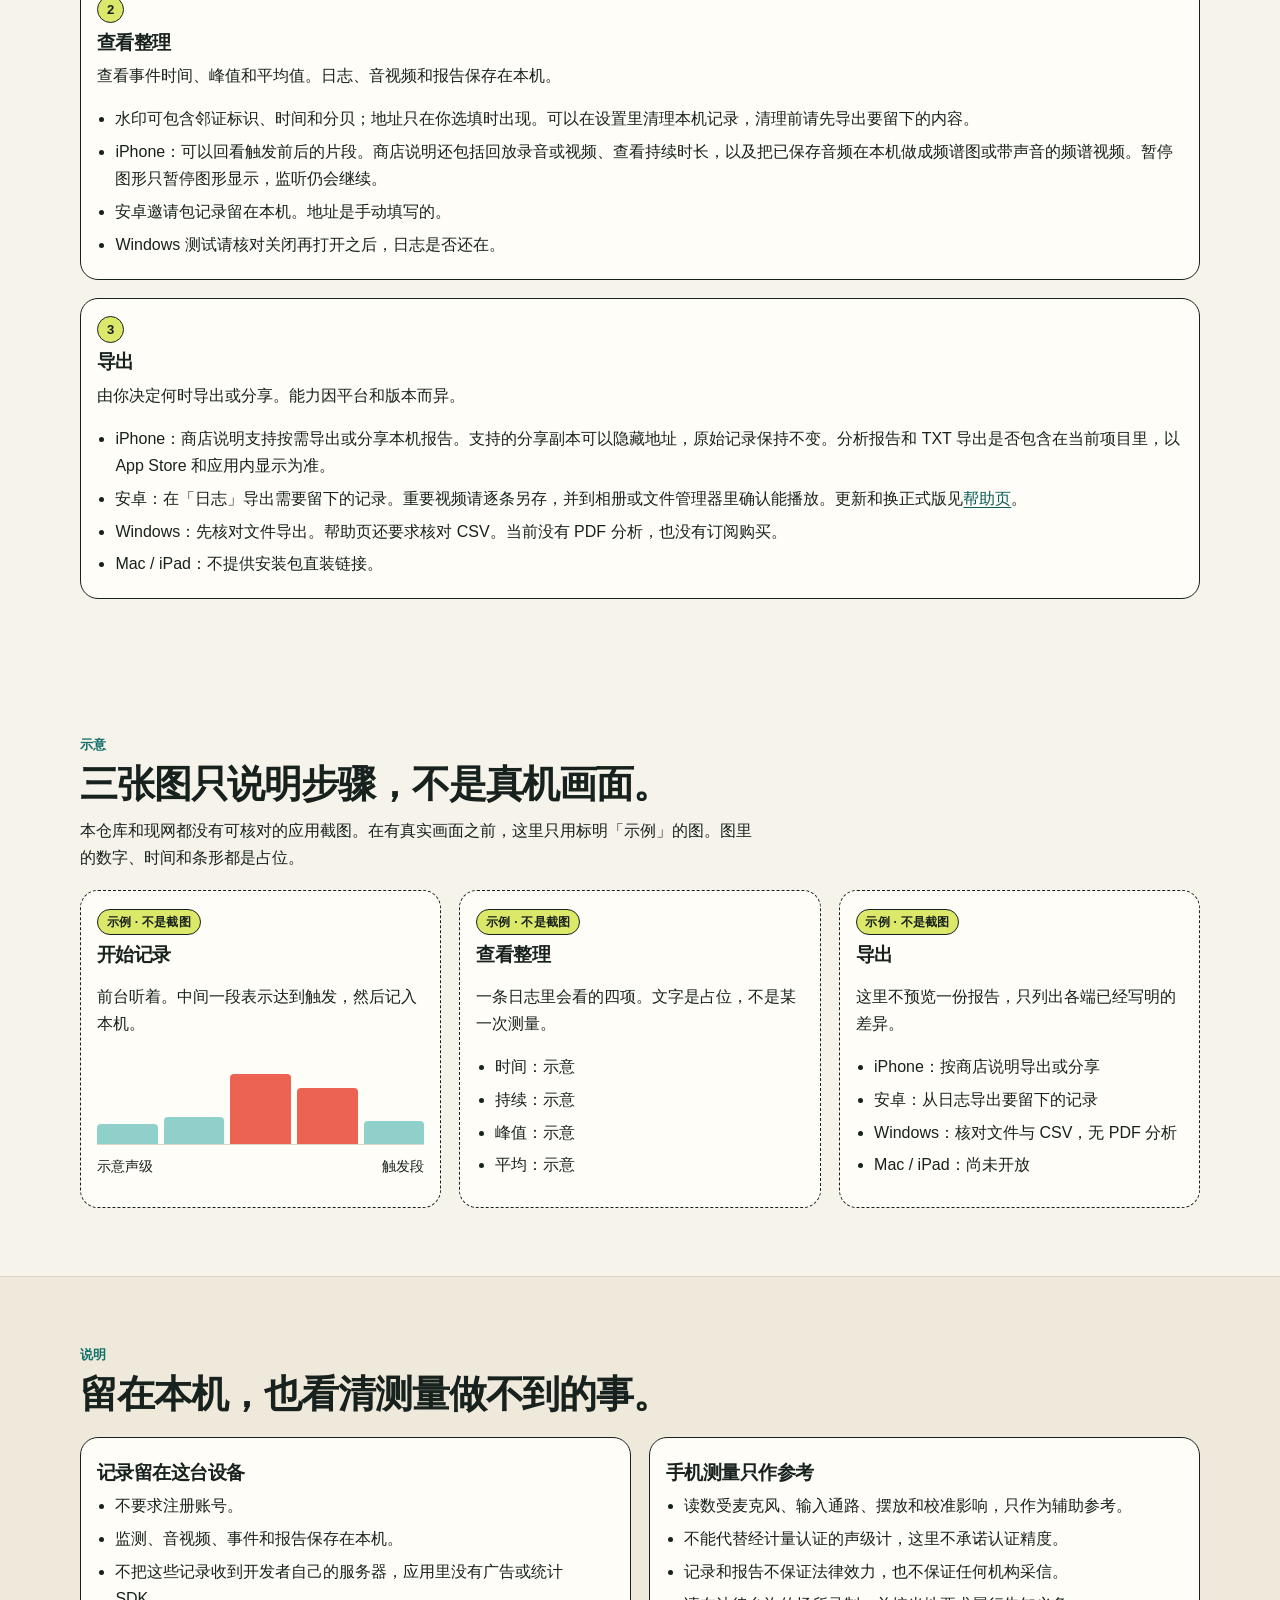
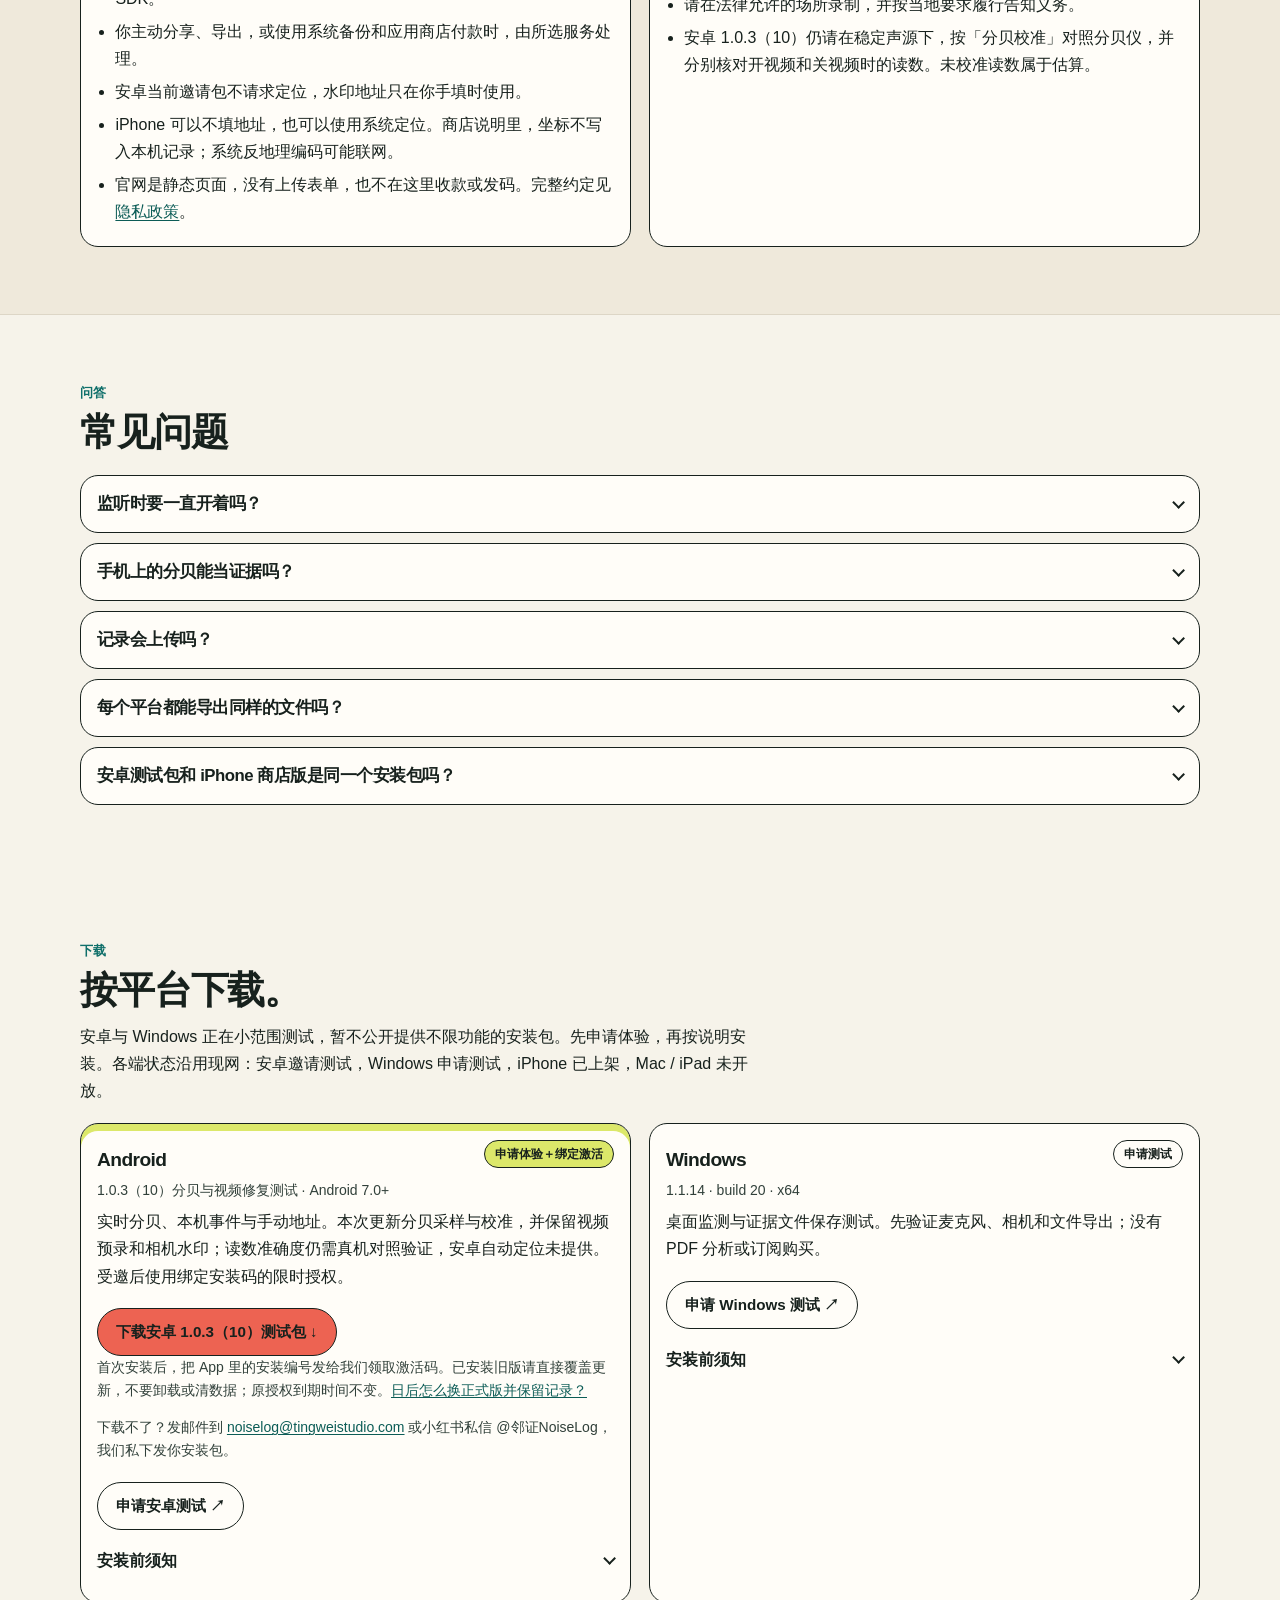
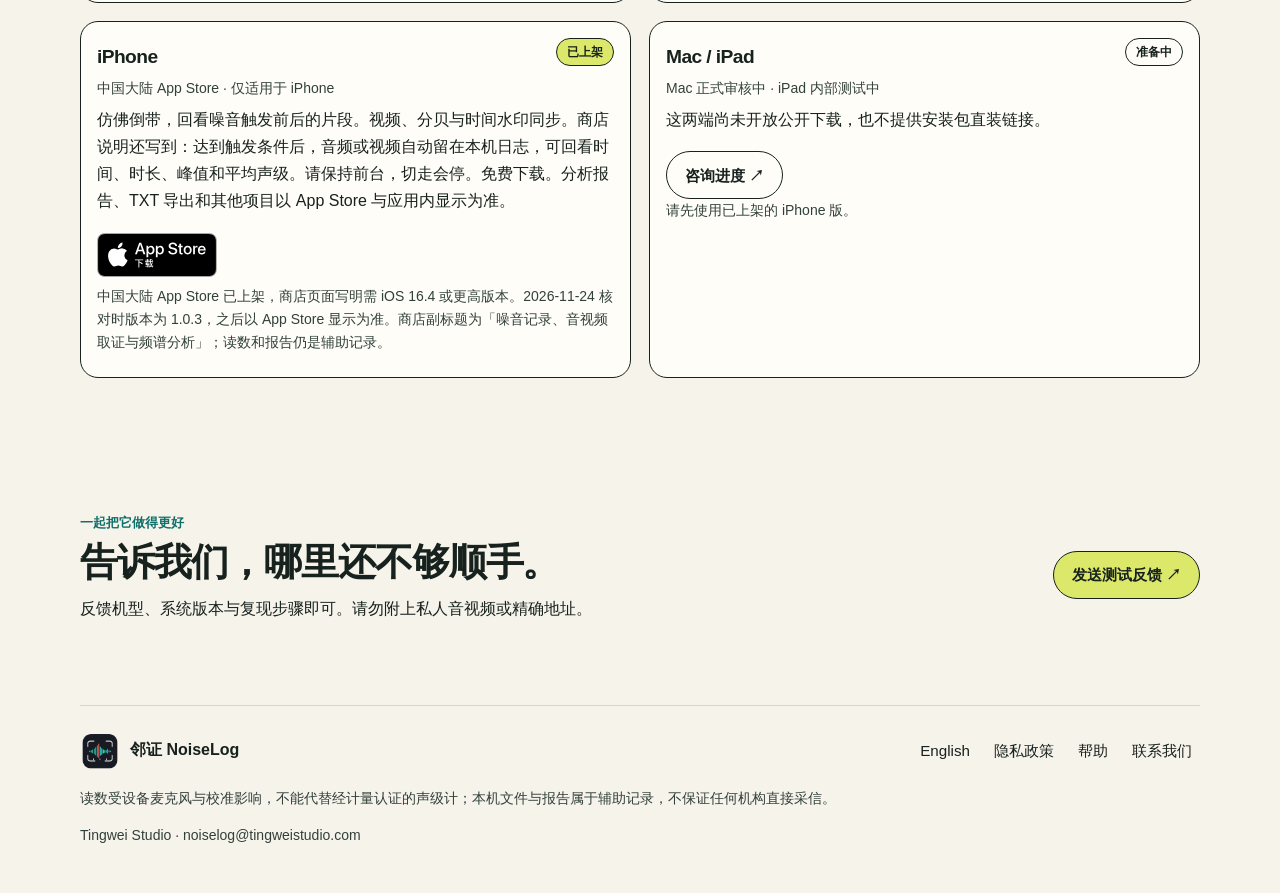
==== commit 8e8e5207: "Refresh the homepage around on-device recording Explain situations, recording, review, and export wi" ====
--- a/index.html
+++ b/index.html
@@ -1,16 +1,346 @@
 <!doctype html>
-<html lang="zh-CN"><head><meta charset="utf-8"><meta name="viewport" content="width=device-width, initial-scale=1">
-<meta name="google-site-verification" content="_f2ZpJCq5zllpZPOGUHkxPcaE1Y99JarlnZN8sO-TGI" />
-<title>邻证 NoiseLog 官网｜噪音记录与下载</title><link rel="stylesheet" href="styles.css"><meta name="description" content="邻证 NoiseLog：观察分贝变化，按触发条件记录噪音事件，在本机整理日志和音视频。查看 iPhone 下载及安卓邀请测试、兑换说明。"><link rel="canonical" href="https://noiselog.tingweistudio.com/"><link rel="icon" type="image/png" href="assets/noiselog-icon.png"><meta property="og:site_name" content="邻证 NoiseLog"><meta property="og:title" content="邻证 NoiseLog 官网｜噪音记录与下载"><meta property="og:description" content="邻证 NoiseLog：观察分贝变化，按触发条件记录噪音事件，在本机整理日志和音视频。查看 iPhone 下载及安卓邀请测试、兑换说明。"><meta property="og:url" content="https://noiselog.tingweistudio.com/"><meta property="og:type" content="website"><meta property="og:image" content="https://noiselog.tingweistudio.com/assets/noiselog-icon.png"><meta property="og:locale" content="zh_CN"><meta name="twitter:card" content="summary"><script type="application/ld+json">{"@context": "https://schema.org", "@type": "WebSite", "name": "邻证 NoiseLog", "alternateName": ["邻证", "NoiseLog 邻证"], "url": "https://noiselog.tingweistudio.com/"}</script></head>
-<body><header class="shell nav"><a class="brand" href="index.html"><img src="assets/noiselog-icon.png" alt="邻证图标" width="44" height="44"><span>邻证 <b>NoiseLog</b><small>本机噪音记录工具</small></span></a><nav aria-label="主导航"><a href="#how">怎么使用</a><a href="#downloads">下载与体验</a><a href="support.html">反馈与支持</a></nav><a class="button small" href="#downloads">选择设备 <span aria-hidden="true">↗</span></a></header>
-<main><section class="shell hero"><div><p class="eyebrow"><span></span> 让声音有迹可循</p><h1>精准捕捉<br>噪音<span class="highlight">瞬间。</span></h1><p class="lead">邻证 NoiseLog，让噪音记录更从容。<br>观察分贝变化，整理噪音事件，把记录留在自己的设备里。</p><div class="hero-actions"><a class="button coral" href="#downloads">找到你的版本 ↗</a><a class="text-link" href="#how">先看看怎么用 ↓</a></div><p class="fine">本机记录 · 无广告与统计 SDK · 不上传私人音视频</p></div>
-<div class="product-visual" aria-label="噪音事件示意图"><div class="visual-top"><span class="tiny-dot"></span> LOCAL RECORD <span>示例数据</span></div><div class="meter-label">一次噪音，被清楚记下。</div><div class="meter-value">68.4 <span>dB</span></div><div class="chart" aria-hidden="true"><i style="--h:15%"></i><i style="--h:21%"></i><i style="--h:17%"></i><i style="--h:32%"></i><i style="--h:25%"></i><i style="--h:20%"></i><i style="--h:72%"></i><i style="--h:95%"></i><i style="--h:79%"></i><i style="--h:48%"></i><i style="--h:36%"></i><i style="--h:23%"></i><i style="--h:28%"></i><i style="--h:15%"></i></div><div class="times"><span>22:30:01</span><span>22:30:08</span><span>22:30:15</span></div><div class="event"><div><small>噪音事件 · 示例</small><strong>22:30:08 <span>持续 7 秒</span></strong></div><b>已记录 ✓</b></div><p class="visual-note">这是功能示意，不是真实测量结果。各平台功能见下方。</p></div></section>
-<section id="how" class="shell how"><div class="section-heading"><p class="eyebrow">简单三步</p><h2>从声音，到可查看的记录。</h2></div><div class="steps"><article><span class="step-no">01</span><h3>设好触发条件</h3><p>选择触发分贝，按需要校准。达到条件才生成事件，持续声合并记录。</p></article><article><span class="step-no">02</span><h3>专注当下</h3><p>保持应用在前台运行，查看实时读数。手机退出前台或锁屏会停止监听。</p></article><article><span class="step-no">03</span><h3>回看与整理</h3><p>查看事件时间、峰值和平均值。导出能力因平台与版本而异，下方逐一说明。</p></article></div></section>
-<section id="downloads" class="shell downloads"><div class="section-heading"><p class="eyebrow">下载专区</p><h2>选对设备，再开始体验。</h2><p>安卓与 Windows 正在小范围测试，暂不公开提供不限功能的安装包。先申请体验，再按说明安装。</p></div><div class="download-grid">
-<article class="download-card featured"><div class="card-heading"><h3>Android</h3><span class="badge lime">申请体验＋绑定激活</span></div><p class="version">1.0.3（10）分贝与视频修复测试 · Android 7.0+</p><p>实时分贝、本机事件与手动地址。本次更新分贝采样与校准，并保留视频预录和相机水印；读数准确度仍需真机对照验证，安卓自动定位未提供。受邀后使用绑定安装码的限时授权。</p><a class="button coral" href="https://downloads.tingweistudio.com/android/NoiseLog-1.0.3-invite-build10.apk" rel="noopener noreferrer">下载安卓 1.0.3（10）测试包 ↓</a><p class="fine">首次安装后，把 App 里的安装编号发给我们领取激活码。已安装旧版请直接覆盖更新，不要卸载或清数据；原授权到期时间不变。<a href="support.html#android-migration">日后怎么换正式版并保留记录？</a></p><p class="fine">下载不了？发邮件到 <a href="mailto:noiselog@tingweistudio.com">noiselog@tingweistudio.com</a> 或小红书私信 @邻证NoiseLog，我们私下发你安装包。</p><a class="button" href="mailto:noiselog@tingweistudio.com?subject=申请安卓测试&amp;body=手机型号：%0A系统版本：%0A希望测试的功能：">申请安卓测试 ↗</a><details><summary>安装前须知</summary><p>收到申请后按批次确认测试资格，资格确认不等于邮件已自动发出。测试功能不等于购买正式授权，安装方式与已知问题随包说明。华为设备需先确认系统是否支持 Android APK，不能保证 HarmonyOS NEXT 兼容。</p></details></article>
-<article class="download-card"><div class="card-heading"><h3>Windows</h3><span class="badge">申请测试</span></div><p class="version">1.1.14 · build 20 · x64</p><p>桌面监测与证据文件保存测试。先验证麦克风、相机和文件导出；没有 PDF 分析或订阅购买。</p><a class="button" href="mailto:noiselog@tingweistudio.com?subject=申请Windows测试&amp;body=电脑型号：%0AWindows版本：%0A希望测试的功能：">申请 Windows 测试 ↗</a><details><summary>安装前须知</summary><p>适用于兼容的 Windows 10/11 x64 设备。当前安装包未做可信代码签名，且尚待 Windows 真机验收。遇到系统安全提示先核对来源，不关闭整体安全防护。</p></details></article>
-<article class="download-card"><div class="card-heading"><h3>iPhone</h3><span class="badge lime">已上架</span></div><p class="version">1.0.1 · 中国大陆 App Store</p><p>仿佛倒带，回看噪音触发前后的片段。视频、分贝与时间水印同步。免费下载，Pro 方案以 App Store 和应用内显示为准。</p><a class="store-badge" href="https://apps.apple.com/cn/app/%E9%82%BB%E8%AF%81-noiselog-%E6%89%8B%E6%9C%BA%E7%89%88/id6823163668" rel="noopener noreferrer" target="_blank"><img src="assets/app-store-badge-zh-cn.svg" width="120" height="44" alt="在 App Store 下载"></a><p class="fine">中国大陆 App Store 已上架。</p></article>
-<article class="download-card"><div class="card-heading"><h3>Mac / iPad</h3><span class="badge">准备中</span></div><p class="version">Mac 正式审核中 · iPad 内部测试中</p><p>这两端尚未开放公开下载，也不提供安装包直装链接。</p><a class="button" href="mailto:noiselog@tingweistudio.com?subject=邻证进度咨询">咨询进度 ↗</a><p class="fine">请先使用已上架的 iPhone 版。</p></article>
-</div></section>
-<section class="shell closing"><div><p class="eyebrow">一起把它做得更好</p><h2>告诉我们，哪里还不够顺手。</h2><p>反馈机型、系统版本与复现步骤即可。请勿附上私人音视频或精确地址。</p></div><a class="button lime-button" href="mailto:noiselog@tingweistudio.com?subject=邻证测试反馈">发送测试反馈 ↗</a></section></main>
-<footer class="shell"><div class="footer-top"><a class="brand" href="index.html"><img src="assets/noiselog-icon.png" width="34" height="34" alt="邻证图标"><span>邻证 NoiseLog</span></a><div><a href="privacy.html">隐私政策</a><a href="support.html">帮助</a><a href="mailto:noiselog@tingweistudio.com">联系我们</a></div></div><p class="fine">读数受设备麦克风与校准影响，不能代替经计量认证的声级计；本机文件与报告属于辅助记录，不保证任何机构直接采信。</p><p class="fine">Tingwei Studio · noiselog@tingweistudio.com</p></footer><script src="site-config.js"></script><script src="offers.js"></script></body></html>
+<html lang="zh-CN">
+<head>
+<meta charset="utf-8">
+<meta name="viewport" content="width=device-width, initial-scale=1">
+<meta name="google-site-verification" content="_f2ZpJCq5zllpZPOGUHkxPcaE1Y99JarlnZN8sO-TGI">
+<title>邻证 NoiseLog｜本机记录噪音、回看并按平台下载</title>
+<meta name="description" content="邻证 NoiseLog 在本机按触发条件记录噪音事件，供你回看和整理。开着听就行，切走会停。测量只作参考。查看各平台下载与邀请测试说明。">
+<link rel="canonical" href="https://noiselog.tingweistudio.com/">
+<link rel="alternate" hreflang="zh-CN" href="https://noiselog.tingweistudio.com/">
+<link rel="alternate" hreflang="en" href="https://noiselog.tingweistudio.com/en/">
+<link rel="alternate" hreflang="x-default" href="https://noiselog.tingweistudio.com/">
+<link rel="stylesheet" href="styles.css">
+<link rel="icon" type="image/png" href="assets/noiselog-icon.png">
+<link rel="apple-touch-icon" href="assets/noiselog-icon.png">
+<meta property="og:site_name" content="邻证 NoiseLog">
+<meta property="og:title" content="邻证 NoiseLog｜本机记录噪音、回看并按平台下载">
+<meta property="og:description" content="在本机观察声级、记下触发事件，再按当前版本回看和导出。开着听就行，切走会停。">
+<meta property="og:url" content="https://noiselog.tingweistudio.com/">
+<meta property="og:type" content="website">
+<meta property="og:image" content="https://noiselog.tingweistudio.com/assets/noiselog-icon.png">
+<meta property="og:locale" content="zh_CN">
+<meta property="og:locale:alternate" content="en_US">
+<meta name="twitter:card" content="summary">
+<meta name="theme-color" content="#f6f3ea">
+<script type="application/ld+json">{"@context":"https://schema.org","@type":"WebSite","name":"邻证 NoiseLog","alternateName":["邻证","NoiseLog 邻证"],"url":"https://noiselog.tingweistudio.com/","inLanguage":["zh-CN","en"]}</script>
+</head>
+<body>
+<a class="skip" href="#content">跳到主要内容</a>
+<header class="site-header"><div class="nav">
+  <a class="brand" href="index.html"><img src="assets/noiselog-icon.png" alt="" width="40" height="40"><span>邻证 <b>NoiseLog</b><small>本机噪音记录</small></span></a>
+  <nav class="primary-nav" aria-label="主导航">
+    <a href="#scenes">场景</a>
+    <a href="#flow">记录</a>
+    <a href="#pictures">示意</a>
+    <a href="#limits">说明</a>
+    <a href="#faq">问答</a>
+    <a href="#downloads">下载</a>
+    <a href="support.html">帮助</a>
+  </nav>
+  <div class="header-tools">
+    <a class="lang" href="index.html" hreflang="zh-CN" lang="zh-CN" aria-current="page">中文</a>
+    <a class="lang" href="en/" hreflang="en" lang="en">EN</a>
+    <details class="menu">
+      <summary>菜单</summary>
+      <nav aria-label="章节">
+        <a href="index.html" hreflang="zh-CN" lang="zh-CN" aria-current="page">中文</a>
+        <a href="en/" hreflang="en" lang="en">English</a>
+        <a href="#scenes">场景</a>
+        <a href="#flow">记录</a>
+        <a href="#pictures">示意</a>
+        <a href="#limits">说明</a>
+        <a href="#faq">问答</a>
+        <a href="#downloads">下载</a>
+        <a href="support.html">帮助</a>
+        <a href="privacy.html">隐私政策</a>
+      </nav>
+    </details>
+  </div>
+</div></header>
+<main id="content" tabindex="-1">
+  <section class="shell hero">
+    <div class="hero-grid">
+      <div>
+        <p class="eyebrow">留在自己的设备里</p>
+        <h1>把这一阵噪音，<em>留在本机。</em></h1>
+        <p class="lead">邻证 NoiseLog 用来观察声级变化。应用留在前台时，达到你设的触发条件，就把事件记在这台设备上。之后可以回看、整理，并按当前版本导出。</p>
+        <div class="hero-actions">
+          <a class="button coral" href="#downloads">按设备下载</a>
+          <a class="button" href="#flow">先看记录怎么走</a>
+        </div>
+        <ol class="rail">
+          <li><a href="#start"><span>1</span>开始记录</a></li>
+          <li><a href="#review"><span>2</span>查看整理</a></li>
+          <li><a href="#export"><span>3</span>按版本导出</a></li>
+        </ol>
+        <p class="fine">开着听就行，切走会停。无广告与统计 SDK，不上传私人音视频。网站有中文和英文两页，这里不说明应用内显示哪种语言。</p>
+      </div>
+      <figure class="sketch">
+        <figcaption>
+          <p class="stamp">示例 · 不是 App 截图</p>
+          <h3>一次事件，留在本机</h3>
+        </figcaption>
+        <p class="meter"><span>示意</span><small>dB</small></p>
+        <p class="meter-note">占位文字，不是测量值。</p>
+        <div class="bars" aria-hidden="true"><i style="--h:22%"></i><i style="--h:30%"></i><i style="--h:26%"></i><i style="--h:38%"></i><i class="hot" style="--h:78%"></i><i class="hot" style="--h:96%"></i><i class="hot" style="--h:70%"></i><i style="--h:34%"></i><i style="--h:24%"></i><i style="--h:18%"></i></div>
+        <p class="legend"><span>青色：示意声级</span><span>红色：达到触发</span></p>
+        <p class="event-row"><span>时间、持续、峰值、平均<br>都写成「示意」</span><b>已留在本机</b></p>
+      </figure>
+    </div>
+  </section>
+
+  <section class="shell block" id="scenes">
+    <div class="section-head">
+      <p class="eyebrow">场景</p>
+      <h2>先看你正处在哪一步。</h2>
+      <p>它是一个轻松的本机记录工具。下面三件事，是现在能说清楚的用法。</p>
+    </div>
+    <div class="scene-grid">
+      <article class="scene-card">
+        <h3>人就在旁边</h3>
+        <p>声音忽然变响，你希望过后能说出大概的时间和长短。应用开在前台，达到触发条件就生成一条事件，持续的声音会合并记录。</p>
+      </article>
+      <article class="scene-card">
+        <h3>想再对一下</h3>
+        <p>事后打开日志，查看事件时间、峰值和平均值。这一版如果保存了音视频，可以回放留下的片段。</p>
+      </article>
+      <article class="scene-card">
+        <h3>要自己留一份</h3>
+        <p>导出和分享由你来做。iPhone、安卓和 Windows 能交出的文件并不相同，先看<a href="#downloads">下载区</a>里这一版写了什么。</p>
+      </article>
+    </div>
+  </section>
+
+  <section class="shell block" id="flow">
+    <div class="section-head">
+      <p class="eyebrow">记录</p>
+      <h2>开始记录，查看整理，再按版本导出。</h2>
+      <p>共通的说法沿用官网已有说明。某一端才写明的能力，都标在该平台下面，下载区的安装条件比这里更完整。</p>
+    </div>
+    <div class="step-grid">
+      <article class="step-card" id="start">
+        <p class="step-no">1</p>
+        <h3>开始记录</h3>
+        <p>选择触发声级，需要时再校准。达到条件才生成事件。</p>
+        <ul>
+          <li>手机上：开着听就行，切走会停。请把应用留在前台；退出、切到其他应用或锁屏后，监听会停止。</li>
+          <li>iPhone：中国大陆 App Store 说明可以选音频或视频。视频画面可带时间、声级和可选地址水印，达到触发条件后片段自动进入本机日志。可以设置每天的开始和结束时间，并支持跨午夜；监听和这项定时仍要应用留在前台，第一次需要你手动开始并授予权限。</li>
+          <li><a href="#android">安卓 1.0.3（10）</a>：实时分贝、本机事件、手动地址，以及视频预录和相机水印。这一版不提供自动定位。读数准确度仍需真机对照。</li>
+          <li><a href="#windows">Windows</a>：桌面监测测试。请先验证麦克风、相机和触发保存。</li>
+          <li><a href="#mac">Mac / iPad</a>：尚未开放公开下载。</li>
+        </ul>
+      </article>
+      <article class="step-card" id="review">
+        <p class="step-no">2</p>
+        <h3>查看整理</h3>
+        <p>查看事件时间、峰值和平均值。日志、音视频和报告保存在本机。</p>
+        <ul>
+          <li>水印可包含邻证标识、时间和分贝；地址只在你选填时出现。可以在设置里清理本机记录，清理前请先导出要留下的内容。</li>
+          <li>iPhone：可以回看触发前后的片段。商店说明还包括回放录音或视频、查看持续时长，以及把已保存音频在本机做成频谱图或带声音的频谱视频。暂停图形只暂停图形显示，监听仍会继续。</li>
+          <li>安卓邀请包记录留在本机。地址是手动填写的。</li>
+          <li>Windows 测试请核对关闭再打开之后，日志是否还在。</li>
+        </ul>
+      </article>
+      <article class="step-card" id="export">
+        <p class="step-no">3</p>
+        <h3>导出</h3>
+        <p>由你决定何时导出或分享。能力因平台和版本而异。</p>
+        <ul>
+          <li>iPhone：商店说明支持按需导出或分享本机报告。支持的分享副本可以隐藏地址，原始记录保持不变。分析报告和 TXT 导出是否包含在当前项目里，以 App Store 和应用内显示为准。</li>
+          <li>安卓：在「日志」导出需要留下的记录。重要视频请逐条另存，并到相册或文件管理器里确认能播放。更新和换正式版见<a href="support.html#android-migration">帮助页</a>。</li>
+          <li>Windows：先核对文件导出。帮助页还要求核对 CSV。当前没有 PDF 分析，也没有订阅购买。</li>
+          <li>Mac / iPad：不提供安装包直装链接。</li>
+        </ul>
+      </article>
+    </div>
+  </section>
+
+  <section class="shell block" id="pictures">
+    <div class="section-head">
+      <p class="eyebrow">示意</p>
+      <h2>三张图只说明步骤，不是真机画面。</h2>
+      <p>本仓库和现网都没有可核对的应用截图。在有真实画面之前，这里只用标明「示例」的图。图里的数字、时间和条形都是占位。</p>
+    </div>
+    <div class="sketch-grid">
+      <figure class="sketch">
+        <figcaption>
+          <p class="stamp">示例 · 不是截图</p>
+          <h3>开始记录</h3>
+          <p>前台听着。中间一段表示达到触发，然后记入本机。</p>
+        </figcaption>
+        <div class="bars" aria-hidden="true"><i style="--h:24%"></i><i style="--h:32%"></i><i class="hot" style="--h:84%"></i><i class="hot" style="--h:68%"></i><i style="--h:28%"></i></div>
+        <p class="legend"><span>示意声级</span><span>触发段</span></p>
+      </figure>
+      <figure class="sketch">
+        <figcaption>
+          <p class="stamp">示例 · 不是截图</p>
+          <h3>查看整理</h3>
+          <p>一条日志里会看的四项。文字是占位，不是某一次测量。</p>
+        </figcaption>
+        <ul>
+          <li>时间：示意</li>
+          <li>持续：示意</li>
+          <li>峰值：示意</li>
+          <li>平均：示意</li>
+        </ul>
+      </figure>
+      <figure class="sketch">
+        <figcaption>
+          <p class="stamp">示例 · 不是截图</p>
+          <h3>导出</h3>
+          <p>这里不预览一份报告，只列出各端已经写明的差异。</p>
+        </figcaption>
+        <ul>
+          <li>iPhone：按商店说明导出或分享</li>
+          <li>安卓：从日志导出要留下的记录</li>
+          <li>Windows：核对文件与 CSV，无 PDF 分析</li>
+          <li>Mac / iPad：尚未开放</li>
+        </ul>
+      </figure>
+    </div>
+  </section>
+
+  <section class="band" id="limits">
+    <div class="shell block">
+      <div class="section-head">
+        <p class="eyebrow">说明</p>
+        <h2>留在本机，也看清测量做不到的事。</h2>
+      </div>
+      <div class="limit-grid">
+        <article class="limit-card">
+          <h3>记录留在这台设备</h3>
+          <ul>
+            <li>不要求注册账号。</li>
+            <li>监测、音视频、事件和报告保存在本机。</li>
+            <li>不把这些记录收到开发者自己的服务器，应用里没有广告或统计 SDK。</li>
+            <li>你主动分享、导出，或使用系统备份和应用商店付款时，由所选服务处理。</li>
+            <li>安卓当前邀请包不请求定位，水印地址只在你手填时使用。</li>
+            <li>iPhone 可以不填地址，也可以使用系统定位。商店说明里，坐标不写入本机记录；系统反地理编码可能联网。</li>
+            <li>官网是静态页面，没有上传表单，也不在这里收款或发码。完整约定见<a href="privacy.html">隐私政策</a>。</li>
+          </ul>
+        </article>
+        <article class="limit-card">
+          <h3>手机测量只作参考</h3>
+          <ul>
+            <li>读数受麦克风、输入通路、摆放和校准影响，只作为辅助参考。</li>
+            <li>不能代替经计量认证的声级计，这里不承诺认证精度。</li>
+            <li>记录和报告不保证法律效力，也不保证任何机构采信。</li>
+            <li>请在法律允许的场所录制，并按当地要求履行告知义务。</li>
+            <li>安卓 1.0.3（10）仍请在稳定声源下，按「分贝校准」对照分贝仪，并分别核对开视频和关视频时的读数。未校准读数属于估算。</li>
+          </ul>
+        </article>
+      </div>
+    </div>
+  </section>
+
+  <section class="shell block" id="faq">
+    <div class="section-head">
+      <p class="eyebrow">问答</p>
+      <h2>常见问题</h2>
+    </div>
+    <div class="faq">
+      <details>
+        <summary><h3>监听时要一直开着吗？</h3></summary>
+        <p>开着听就行，切走会停。请把应用留在前台。退出应用、切到别的应用，或锁屏之后，监听会停止。中国大陆 App Store 对 iPhone 还写了每天的开始和结束时间；这段定时同样要求应用留在前台，第一次仍要你手动开始。</p>
+      </details>
+      <details>
+        <summary><h3>手机上的分贝能当证据吗？</h3></summary>
+        <p>只作参考。读数受麦克风、摆放和校准影响，不能代替经计量认证的声级计。这里不承诺认证精度，不保证法律效力，也不保证任何机构采信。请在法律允许的场所录制，并按当地要求履行告知义务。</p>
+      </details>
+      <details>
+        <summary><h3>记录会上传吗？</h3></summary>
+        <p>监测、音视频和事件记在本机。开发者不设立服务器接收这些记录，应用里也没有广告或统计 SDK。你自己分享、导出，或使用系统备份、应用商店付款时，由所选服务按其规则处理。iPhone 上如果使用系统定位，反地理编码可能联网，这不等于把录音上传到开发者的服务器。</p>
+      </details>
+      <details>
+        <summary><h3>每个平台都能导出同样的文件吗？</h3></summary>
+        <p>看这一版实际写了什么。iPhone 的商店说明包含按需导出或分享本机报告，支持的分享副本可以隐藏地址；分析报告和 TXT 导出以 App Store 与应用内显示为准。安卓邀请包请在「日志」导出要留下的记录。Windows 测试请核对文件导出和 CSV，当前没有 PDF 分析。Mac 与 iPad 尚未开放下载。</p>
+      </details>
+      <details>
+        <summary><h3>安卓测试包和 iPhone 商店版是同一个安装包吗？</h3></summary>
+        <p>不是。安卓目前是 1.0.3（10）邀请测试，下载后仍需绑定安装码的限时授权。iPhone 已在中国大陆 App Store 上架。安装、更新和兑换以<a href="support.html">帮助页</a>为准。</p>
+      </details>
+    </div>
+  </section>
+
+  <section class="shell block" id="downloads">
+    <div class="section-head">
+      <p class="eyebrow">下载</p>
+      <h2>按平台下载。</h2>
+      <p>安卓与 Windows 正在小范围测试，暂不公开提供不限功能的安装包。先申请体验，再按说明安装。各端状态沿用现网：安卓邀请测试，Windows 申请测试，iPhone 已上架，Mac / iPad 未开放。</p>
+    </div>
+    <div class="download-grid">
+      <article class="download-card featured" id="android">
+        <div class="card-heading"><h3>Android</h3><span class="badge lime">申请体验＋绑定激活</span></div>
+        <p class="version">1.0.3（10）分贝与视频修复测试 · Android 7.0+</p>
+        <p class="card-copy">实时分贝、本机事件与手动地址。本次更新分贝采样与校准，并保留视频预录和相机水印；读数准确度仍需真机对照验证，安卓自动定位未提供。受邀后使用绑定安装码的限时授权。</p>
+        <a class="button coral" href="https://downloads.tingweistudio.com/android/NoiseLog-1.0.3-invite-build10.apk" rel="noopener noreferrer">下载安卓 1.0.3（10）测试包 ↓</a>
+        <p class="fine">首次安装后，把 App 里的安装编号发给我们领取激活码。已安装旧版请直接覆盖更新，不要卸载或清数据；原授权到期时间不变。<a href="support.html#android-migration">日后怎么换正式版并保留记录？</a></p>
+        <p class="fine">下载不了？发邮件到 <a href="mailto:noiselog@tingweistudio.com">noiselog@tingweistudio.com</a> 或小红书私信 @邻证NoiseLog，我们私下发你安装包。</p>
+        <a class="button" href="mailto:noiselog@tingweistudio.com?subject=%E7%94%B3%E8%AF%B7%E5%AE%89%E5%8D%93%E6%B5%8B%E8%AF%95&amp;body=%E6%89%8B%E6%9C%BA%E5%9E%8B%E5%8F%B7%EF%BC%9A%0A%E7%B3%BB%E7%BB%9F%E7%89%88%E6%9C%AC%EF%BC%9A%0A%E5%B8%8C%E6%9C%9B%E6%B5%8B%E8%AF%95%E7%9A%84%E5%8A%9F%E8%83%BD%EF%BC%9A">申请安卓测试 ↗</a>
+        <details>
+          <summary>安装前须知</summary>
+          <p>收到申请后按批次确认测试资格，资格确认不等于邮件已自动发出。测试功能不等于购买正式授权，安装方式与已知问题随包说明。华为设备需先确认系统是否支持 Android APK，不能保证 HarmonyOS NEXT 兼容。</p>
+        </details>
+      </article>
+      <article class="download-card" id="windows">
+        <div class="card-heading"><h3>Windows</h3><span class="badge">申请测试</span></div>
+        <p class="version">1.1.14 · build 20 · x64</p>
+        <p class="card-copy">桌面监测与证据文件保存测试。先验证麦克风、相机和文件导出；没有 PDF 分析或订阅购买。</p>
+        <a class="button" href="mailto:noiselog@tingweistudio.com?subject=%E7%94%B3%E8%AF%B7Windows%E6%B5%8B%E8%AF%95&amp;body=%E7%94%B5%E8%84%91%E5%9E%8B%E5%8F%B7%EF%BC%9A%0AWindows%E7%89%88%E6%9C%AC%EF%BC%9A%0A%E5%B8%8C%E6%9C%9B%E6%B5%8B%E8%AF%95%E7%9A%84%E5%8A%9F%E8%83%BD%EF%BC%9A">申请 Windows 测试 ↗</a>
+        <details>
+          <summary>安装前须知</summary>
+          <p>适用于兼容的 Windows 10/11 x64 设备。当前安装包未做可信代码签名，且尚待 Windows 真机验收。遇到系统安全提示先核对来源，不关闭整体安全防护。帮助页要求重点核对触发保存、关闭重开日志和 CSV 导出。</p>
+        </details>
+      </article>
+      <article class="download-card" id="iphone">
+        <div class="card-heading"><h3>iPhone</h3><span class="badge lime">已上架</span></div>
+        <p class="version">中国大陆 App Store · 仅适用于 iPhone</p>
+        <p class="card-copy">仿佛倒带，回看噪音触发前后的片段。视频、分贝与时间水印同步。商店说明还写到：达到触发条件后，音频或视频自动留在本机日志，可回看时间、时长、峰值和平均声级。请保持前台，切走会停。免费下载。分析报告、TXT 导出和其他项目以 App Store 与应用内显示为准。</p>
+        <a class="store-badge" href="https://apps.apple.com/cn/app/%E9%82%BB%E8%AF%81-noiselog-%E6%89%8B%E6%9C%BA%E7%89%88/id6823163668" rel="noopener noreferrer" target="_blank"><img src="assets/app-store-badge-zh-cn.svg" width="120" height="44" alt="在 App Store 下载"></a>
+        <p class="fine">中国大陆 App Store 已上架，商店页面写明需 iOS 16.4 或更高版本。2026-11-24 核对时版本为 1.0.3，之后以 App Store 显示为准。商店副标题为「噪音记录、音视频取证与频谱分析」；读数和报告仍是辅助记录。</p>
+      </article>
+      <article class="download-card" id="mac">
+        <div class="card-heading"><h3>Mac / iPad</h3><span class="badge">准备中</span></div>
+        <p class="version">Mac 正式审核中 · iPad 内部测试中</p>
+        <p class="card-copy">这两端尚未开放公开下载，也不提供安装包直装链接。</p>
+        <a class="button" href="mailto:noiselog@tingweistudio.com?subject=%E9%82%BB%E8%AF%81%E8%BF%9B%E5%BA%A6%E5%92%A8%E8%AF%A2">咨询进度 ↗</a>
+        <p class="fine">请先使用已上架的 iPhone 版。</p>
+      </article>
+    </div>
+  </section>
+
+  <section class="shell block closing" id="feedback">
+    <div>
+      <p class="eyebrow">一起把它做得更好</p>
+      <h2>告诉我们，哪里还不够顺手。</h2>
+      <p>反馈机型、系统版本与复现步骤即可。请勿附上私人音视频或精确地址。</p>
+    </div>
+    <a class="button lime-button" href="mailto:noiselog@tingweistudio.com?subject=%E9%82%BB%E8%AF%81%E6%B5%8B%E8%AF%95%E5%8F%8D%E9%A6%88">发送测试反馈 ↗</a>
+  </section>
+</main>
+<footer class="shell site-footer">
+  <div class="footer-top">
+    <a class="brand" href="index.html"><img src="assets/noiselog-icon.png" width="34" height="34" alt=""><span>邻证 NoiseLog</span></a>
+    <div class="footer-links">
+      <a class="lang" href="en/" hreflang="en" lang="en">English</a>
+      <a href="privacy.html">隐私政策</a>
+      <a href="support.html">帮助</a>
+      <a href="mailto:noiselog@tingweistudio.com">联系我们</a>
+    </div>
+  </div>
+  <p class="fine">读数受设备麦克风与校准影响，不能代替经计量认证的声级计；本机文件与报告属于辅助记录，不保证任何机构直接采信。</p>
+  <p class="fine">Tingwei Studio · noiselog@tingweistudio.com</p>
+</footer>
+<script src="site-config.js"></script>
+<script src="offers.js"></script>
+<script>
+document.querySelectorAll(".menu a").forEach((link) => {
+  link.addEventListener("click", () => {
+    const menu = link.closest("details");
+    if (menu) menu.open = false;
+  });
+});
+</script>
+</body>
+</html>
--- a/styles.css
+++ b/styles.css
@@ -1,3 +1,618 @@
-:root{--bg:#f5f3e9;--ink:#1c221e;--muted:#5d655f;--coral:#ed6352;--lime:#d5e75e;--line:#d9dacf;--white:#fffef9}*{box-sizing:border-box}html{scroll-behavior:smooth;scroll-padding-top:24px}body{margin:0;background:var(--bg);color:var(--ink);font-family:-apple-system,BlinkMacSystemFont,"PingFang SC","Microsoft YaHei",sans-serif;line-height:1.65}a{color:inherit;text-decoration:none}a:focus-visible,summary:focus-visible{outline:3px solid #227a66;outline-offset:5px}img{display:block;max-width:100%}.shell{max-width:1160px;margin:auto;padding:0 32px}.nav{display:flex;align-items:center;justify-content:space-between;gap:25px;padding-top:27px;padding-bottom:27px}.brand{display:flex;align-items:center;gap:11px;font-size:21px;font-weight:700;line-height:1.15;flex-shrink:0}.brand img{border-radius:10px}.brand small{display:block;font-size:9px;font-weight:500;letter-spacing:.2em;margin-top:7px;color:var(--muted)}nav{display:flex;gap:26px;font-size:14px}nav a:hover,.text-link:hover{color:#a93226}.button{min-height:48px;display:inline-flex;justify-content:center;align-items:center;gap:18px;padding:11px 24px;border:1.5px solid var(--ink);border-radius:999px;font-size:14px;font-weight:600;background:var(--white);transition:transform .15s,box-shadow .15s}.button:hover{transform:translateY(-2px);box-shadow:3px 3px 0 var(--ink)}.small{font-size:12px;min-height:40px}.coral{background:var(--coral);color:#1d211e}.hero{display:grid;grid-template-columns:1fr 1fr;gap:66px;align-items:center;padding-top:67px;padding-bottom:88px}.eyebrow{font-size:12px;letter-spacing:.15em;font-weight:600;display:flex;gap:9px;align-items:center}.eyebrow span,.tiny-dot{width:7px;height:7px;border-radius:50%;display:inline-block;background:#527c55}h1{font-size:clamp(48px,5.4vw,72px);line-height:1.16;letter-spacing:-.045em;margin:25px 0;font-weight:750}.highlight{position:relative;isolation:isolate;white-space:nowrap}.highlight:after{content:"";position:absolute;left:0;right:0;bottom:4px;height:29%;background:var(--lime);z-index:-1;transform:rotate(-2deg)}.lead{font-size:16px;line-height:1.9;color:var(--muted)}.hero-actions{display:flex;align-items:center;gap:25px;margin:29px 0 18px}.text-link{font-size:13px}.fine{font-size:11px;line-height:1.8;color:var(--muted)}.product-visual{background:#fffef9;border:1.5px solid var(--ink);border-radius:28px;padding:25px;box-shadow:8px 8px 0 #deded2;transform:rotate(1.2deg)}.visual-top{font-size:10px;letter-spacing:.1em;display:flex;align-items:center;gap:8px;border-bottom:1px solid var(--line);padding-bottom:18px}.visual-top span:last-child{margin-left:auto;color:var(--muted)}.meter-label{font-size:14px;margin-top:26px;color:var(--muted)}.meter-value{font-size:72px;font-weight:650;line-height:1.5;letter-spacing:-.055em;font-variant-numeric:tabular-nums}.meter-value span{font-size:25px;letter-spacing:0;color:var(--muted);font-weight:500}.chart{height:126px;display:flex;gap:9px;align-items:flex-end;border-bottom:1px solid var(--line);padding:0 3px 9px}.chart i{height:var(--h);flex:1;background:#cbdcc4;border-radius:4px 4px 0 0}.chart i:nth-child(n+7):nth-child(-n+9){background:var(--coral)}.times{display:flex;justify-content:space-between;color:var(--muted);font-size:9px;margin-top:8px;font-variant-numeric:tabular-nums}.event{display:flex;align-items:center;justify-content:space-between;background:#f0f1e8;border-radius:15px;margin-top:24px;padding:15px}.event small{display:block;font-size:10px;color:var(--muted)}.event strong{font-size:17px;font-weight:600}.event strong span{font-size:11px;font-weight:400;margin-left:9px}.event b{font-size:10px;padding:5px 8px;border:1px solid #58724a;border-radius:999px;color:#365034}.visual-note{font-size:9px;color:var(--muted);margin-bottom:0}.how{border-top:1px solid var(--line);padding-top:55px;padding-bottom:64px}.section-heading h2,.closing h2{font-size:30px;font-weight:650;letter-spacing:-.03em;margin:10px 0 16px}.section-heading p:last-child{font-size:14px;color:var(--muted)}.steps{display:grid;grid-template-columns:repeat(3,1fr);gap:40px;margin-top:38px}.step-no{font-size:12px;display:inline-block;border:1px solid var(--ink);border-radius:50%;padding:5px 11px;background:var(--lime)}h3{font-size:19px;font-weight:650;margin:16px 0 9px}.steps p{font-size:13px;color:var(--muted);max-width:290px}.downloads{padding-top:45px;padding-bottom:60px}.download-grid{display:grid;grid-template-columns:repeat(2,1fr);gap:20px;margin-top:30px}.download-card{display:flex;flex-direction:column;gap:6px;padding:27px;border:1.5px solid var(--ink);border-radius:22px;background:var(--white)}.download-card.featured{box-shadow:4px 4px 0 var(--lime)}.card-heading{display:flex;align-items:center;justify-content:space-between;gap:12px}.card-heading h3{margin:0;font-size:25px;letter-spacing:-.02em}.badge{font-size:10px;border:1px solid var(--ink);border-radius:999px;padding:4px 10px;white-space:nowrap}.lime{background:var(--lime)}.version{font-size:11px;color:var(--muted);margin-bottom:3px}.download-card>p:not(.version):not(.fine){color:var(--muted);font-size:13px;min-height:65px;margin:8px 0 14px}.download-card .button{align-self:flex-start;margin-top:auto}.download-card details{font-size:11px;color:var(--muted);margin-top:10px}.download-card summary{cursor:pointer}.download-card details p{line-height:1.8}.download-note{margin-top:28px;padding:20px 25px;background:#ececde;border-radius:16px}.download-note strong{font-size:14px}.download-note p{font-size:12px;color:var(--muted);margin-bottom:0}.closing{display:flex;align-items:center;justify-content:space-between;gap:30px;padding-top:35px;padding-bottom:65px}.closing p:not(.eyebrow){font-size:13px;color:var(--muted)}.lime-button{background:var(--lime);flex-shrink:0}footer{border-top:1px solid var(--line);padding-top:30px!important;padding-bottom:30px!important}.footer-top{display:flex;align-items:center;justify-content:space-between;margin-bottom:22px}.footer-top .brand{font-size:17px}.footer-top>div{display:flex;gap:20px;font-size:12px}.document{max-width:760px;padding-top:35px;padding-bottom:55px}.document h1{font-size:39px}.document h2{font-size:21px;margin-top:30px}.document p,.document li{font-size:14px;color:var(--muted)}.document a{text-decoration:underline}@media(max-width:780px){.shell{padding-left:22px;padding-right:22px}.nav{padding-top:20px;padding-bottom:20px}.nav nav{display:none}.brand{font-size:18px}.brand img{width:38px;height:38px}.hero{grid-template-columns:1fr;gap:38px;padding-top:32px;padding-bottom:55px}.hero h1{font-size:56px}.product-visual{max-width:530px;width:100%;margin:auto;transform:none}.steps{grid-template-columns:1fr;gap:18px;margin-top:25px}.steps article{border-top:1px solid var(--line);padding-top:18px}.steps p{max-width:none}.steps h3{display:inline-block;margin-left:12px}.download-grid{grid-template-columns:1fr}.download-card{padding:23px}.closing{display:block}.closing .button{margin-top:16px}.section-heading h2,.closing h2{font-size:26px}.footer-top{display:block}.footer-top>div{margin-top:20px}.hero-actions{gap:16px}.hero-actions .button{padding:11px 19px}.nav .button{padding:8px 14px;gap:8px}}@media(prefers-reduced-motion:reduce){html{scroll-behavior:auto}.button{transition:none}}
-
-.offer-actions{display:flex;flex-wrap:wrap;gap:12px;margin-top:20px}.offer-actions .button{font-family:inherit;font-size:12px}.button:disabled{opacity:.48;cursor:not-allowed;transform:none;box-shadow:none}.store-badge{display:inline-flex;align-self:flex-start;margin-top:auto;line-height:0}.store-badge img{width:120px;height:44px}
+:root {
+  --bg: #f6f3ea;
+  --ink: #17211d;
+  --muted: #31403a;
+  --coral: #ed6352;
+  --lime: #dce86a;
+  --teal: #0f6f6a;
+  --line: #ddd6c6;
+  --card: #fffdf8;
+  --band: #efe9db;
+  --focus: #0c5c56;
+}
+
+* { box-sizing: border-box; }
+
+html {
+  scroll-behavior: smooth;
+  scroll-padding-top: 7.5rem;
+}
+
+body {
+  margin: 0;
+  background: var(--bg);
+  color: var(--ink);
+  font-family: -apple-system, BlinkMacSystemFont, "Segoe UI", "PingFang SC", "Hiragino Sans GB", "Microsoft YaHei", sans-serif;
+  font-size: 1rem;
+  line-height: 1.7;
+}
+
+::selection { background: var(--lime); color: var(--ink); }
+
+img { max-width: 100%; height: auto; }
+
+a { color: inherit; }
+
+:focus-visible {
+  outline: 3px solid var(--focus);
+  outline-offset: 3px;
+}
+
+.skip {
+  position: absolute;
+  left: 12px;
+  top: -48px;
+  z-index: 30;
+  background: var(--ink);
+  color: var(--bg);
+  padding: 8px 12px;
+  border-radius: 8px;
+}
+
+.skip:focus { top: 12px; }
+
+.shell {
+  width: min(1120px, calc(100% - 40px));
+  margin-inline: auto;
+}
+
+.site-header {
+  position: sticky;
+  top: 0;
+  z-index: 10;
+  background: var(--bg);
+  box-shadow: 0 1px 0 var(--line);
+}
+
+.nav {
+  display: flex;
+  flex-wrap: wrap;
+  align-items: center;
+  justify-content: space-between;
+  gap: 12px 20px;
+  width: min(1120px, calc(100% - 40px));
+  margin-inline: auto;
+  padding-top: 12px;
+  padding-bottom: 12px;
+}
+
+.brand {
+  display: flex;
+  align-items: center;
+  gap: 10px;
+  min-height: 44px;
+  font-weight: 700;
+  line-height: 1.15;
+  text-decoration: none;
+  flex-shrink: 0;
+}
+
+.brand img {
+  width: 40px;
+  height: 40px;
+  border-radius: 10px;
+}
+
+.brand small {
+  display: block;
+  margin-top: 3px;
+  color: var(--muted);
+  font-size: 0.72rem;
+  font-weight: 600;
+  letter-spacing: 0.04em;
+}
+
+.primary-nav,
+.header-links,
+.header-tools,
+.footer-links {
+  display: flex;
+  align-items: center;
+  flex-wrap: wrap;
+  gap: 4px 8px;
+}
+
+.header-tools { flex-shrink: 0; flex-wrap: nowrap; }
+
+.brand span { white-space: nowrap; }
+
+.primary-nav { display: none; }
+
+.primary-nav a,
+.menu a,
+.header-links a,
+.lang,
+.footer-links a {
+  display: inline-flex;
+  align-items: center;
+  min-height: 44px;
+  padding: 0 8px;
+  text-decoration: none;
+  font-size: 0.95rem;
+}
+
+.primary-nav a:hover,
+.menu a:hover,
+.footer-links a:hover,
+.header-links a:hover { text-decoration: underline; text-underline-offset: 0.18em; }
+
+.lang[aria-current="page"] {
+  font-weight: 750;
+  box-shadow: inset 0 -2px 0 var(--ink);
+}
+
+.menu { position: relative; }
+
+.menu summary {
+  display: inline-flex;
+  align-items: center;
+  min-height: 44px;
+  padding: 0 12px;
+  border: 1.5px solid var(--ink);
+  border-radius: 999px;
+  background: var(--card);
+  font-weight: 700;
+  cursor: pointer;
+}
+
+.menu nav {
+  position: absolute;
+  right: 0;
+  top: calc(100% + 8px);
+  display: grid;
+  min-width: min(240px, calc(100vw - 40px));
+  max-height: calc(100vh - 5.5rem);
+  overflow: auto;
+  padding: 8px;
+  background: var(--card);
+  border: 1.5px solid var(--ink);
+  border-radius: 16px;
+}
+
+.menu a { border-radius: 10px; }
+
+.menu a:hover { background: var(--band); }
+
+.button {
+  min-height: 48px;
+  display: inline-flex;
+  justify-content: center;
+  align-items: center;
+  gap: 8px;
+  padding: 10px 18px;
+  border: 1.5px solid var(--ink);
+  border-radius: 999px;
+  background: var(--card);
+  color: var(--ink);
+  font: inherit;
+  font-size: 0.95rem;
+  font-weight: 700;
+  text-decoration: none;
+  line-height: 1.3;
+}
+
+.button:hover { background: var(--band); }
+
+.button.coral { background: var(--coral); }
+
+.button.lime-button { background: var(--lime); }
+
+.button:disabled {
+  opacity: 0.48;
+  cursor: not-allowed;
+}
+
+main:focus { outline: none; }
+
+.block { padding: 3rem 0; }
+
+.hero { padding-top: 1.6rem; }
+
+.hero-grid,
+.scene-grid,
+.step-grid,
+.sketch-grid,
+.limit-grid,
+.download-grid,
+.closing {
+  display: grid;
+  gap: 18px;
+}
+
+.eyebrow {
+  margin: 0;
+  color: var(--teal);
+  font-size: 0.82rem;
+  font-weight: 750;
+}
+
+h1, h2, h3, h4 { line-height: 1.25; letter-spacing: -0.03em; }
+
+.hero h1 {
+  margin: 0.35rem 0 0.8rem;
+  font-size: clamp(2.15rem, 9vw, 4.2rem);
+  font-weight: 750;
+  letter-spacing: -0.045em;
+}
+
+.hero h1 em {
+  font-style: normal;
+  background-image: linear-gradient(transparent 64%, var(--lime) 64%);
+}
+
+.lead { margin: 0; font-size: 1.0625rem; max-width: 42rem; }
+
+.hero-actions,
+.rail {
+  display: flex;
+  flex-wrap: wrap;
+  gap: 10px;
+  align-items: center;
+  margin: 1.15rem 0 0.75rem;
+  padding: 0;
+}
+
+.rail { list-style: none; }
+
+.rail a {
+  display: inline-flex;
+  align-items: center;
+  gap: 8px;
+  min-height: 44px;
+  padding: 0 12px 0 6px;
+  border: 1.5px solid var(--ink);
+  border-radius: 999px;
+  background: var(--card);
+  text-decoration: none;
+  font-weight: 700;
+}
+
+.rail span,
+.step-no {
+  display: inline-grid;
+  place-items: center;
+  width: 1.7rem;
+  height: 1.7rem;
+  margin: 0;
+  border-radius: 50%;
+  background: var(--lime);
+  border: 1px solid var(--ink);
+  font-size: 0.82rem;
+  font-weight: 750;
+}
+
+.fine { color: var(--muted); font-size: 0.875rem; line-height: 1.65; overflow-wrap: break-word; }
+
+.fine a,
+.lead a,
+.card-copy a,
+.limit-card a,
+.faq a,
+.sketch p a,
+.step-card a,
+.scene-card a {
+  color: var(--focus);
+  text-underline-offset: 0.16em;
+}
+
+.sketch {
+  margin: 0;
+  height: 100%;
+  padding: 16px;
+  background: var(--card);
+  border: 1.5px dashed var(--ink);
+  border-radius: 18px;
+}
+
+.stamp {
+  display: inline-block;
+  margin: 0;
+  padding: 0.12rem 0.55rem;
+  border: 1px solid var(--ink);
+  border-radius: 999px;
+  background: var(--lime);
+  font-size: 0.75rem;
+  font-weight: 750;
+  letter-spacing: 0.02em;
+}
+
+.sketch h3,
+.scene-card h3,
+.step-card h3,
+.limit-card h3,
+.download-card h3,
+.faq h3 {
+  margin: 0.45rem 0;
+  font-size: 1.2rem;
+}
+
+.meter {
+  display: flex;
+  align-items: baseline;
+  gap: 8px;
+  margin: 0.8rem 0 0.2rem;
+  font-size: 2.6rem;
+  font-weight: 750;
+  letter-spacing: -0.04em;
+  font-variant-numeric: tabular-nums;
+}
+
+.meter small,
+.meter-note { color: var(--muted); font-size: 0.85rem; font-weight: 650; letter-spacing: 0; }
+
+.bars {
+  height: 92px;
+  display: flex;
+  align-items: flex-end;
+  gap: 6px;
+  margin-top: 12px;
+  padding-top: 8px;
+  border-bottom: 1px solid var(--line);
+}
+
+.bars i {
+  display: block;
+  flex: 1;
+  height: var(--h);
+  border-radius: 4px 4px 0 0;
+  background: #8fd0cb;
+}
+
+.bars i.hot { background: var(--coral); }
+
+.legend,
+.event-row {
+  display: flex;
+  justify-content: space-between;
+  flex-wrap: wrap;
+  gap: 10px;
+  align-items: center;
+  margin: 10px 0 0;
+  font-size: 0.875rem;
+}
+
+.event-row {
+  padding: 10px 12px;
+  border-radius: 12px;
+  background: var(--band);
+}
+
+.event-row b {
+  font-size: 0.78rem;
+  padding: 4px 8px;
+  border: 1px solid var(--ink);
+  border-radius: 999px;
+  background: var(--card);
+  white-space: nowrap;
+}
+
+.section-head { max-width: 42rem; margin-bottom: 1.2rem; }
+
+.section-head h2,
+.closing h2 {
+  margin: 0.3rem 0 0.55rem;
+  font-size: clamp(1.7rem, 4vw, 2.35rem);
+}
+
+.section-head p:last-child,
+.scene-card p,
+.step-card p,
+.limit-card li,
+.download-card p,
+.faq p,
+.closing p { margin-top: 0; }
+
+.scene-card,
+.step-card,
+.limit-card,
+.download-card,
+.faq details {
+  background: var(--card);
+  border: 1.5px solid var(--ink);
+  border-radius: 18px;
+  padding: 16px 16px 8px;
+}
+
+.scene-card p,
+.step-card li,
+.limit-card li,
+.sketch li,
+.download-card li,
+.faq p { color: var(--ink); }
+
+.step-card ul,
+.limit-card ul,
+.sketch ul,
+.download-card ul {
+  margin: 0.2rem 0 0.8rem;
+  padding-left: 1.15rem;
+}
+
+.step-card li,
+.limit-card li,
+.sketch li { margin: 0.35rem 0; }
+
+.band {
+  background: var(--band);
+  border-top: 1px solid var(--line);
+  border-bottom: 1px solid var(--line);
+}
+
+.card-heading {
+  display: flex;
+  align-items: flex-start;
+  justify-content: space-between;
+  gap: 8px 12px;
+  flex-wrap: wrap;
+}
+
+.badge {
+  display: inline-flex;
+  align-items: center;
+  min-height: 28px;
+  padding: 0 10px;
+  border: 1px solid var(--ink);
+  border-radius: 999px;
+  background: var(--card);
+  font-size: 0.75rem;
+  font-weight: 750;
+  white-space: nowrap;
+}
+
+.badge.lime { background: var(--lime); }
+
+.version { margin: 0; color: var(--muted); font-size: 0.875rem; }
+
+.download-card > .card-copy { margin: 0.35rem 0 0.8rem; }
+
+.download-card .button,
+.download-card .store-badge { margin-top: 0.35rem; }
+
+.download-card.featured { box-shadow: inset 0 7px 0 var(--lime); }
+
+.download-card details { margin: 0.4rem 0 0.6rem; }
+
+.download-card summary,
+.faq summary,
+.menu summary {
+  list-style: none;
+}
+
+.download-card summary::-webkit-details-marker,
+.faq summary::-webkit-details-marker,
+.menu summary::-webkit-details-marker { display: none; }
+
+.download-card summary,
+.faq summary {
+  min-height: 48px;
+  display: flex;
+  align-items: center;
+  justify-content: space-between;
+  gap: 12px;
+  cursor: pointer;
+  font-weight: 750;
+}
+
+summary::after {
+  content: "";
+  flex: none;
+  width: 0.45rem;
+  height: 0.45rem;
+  margin-left: 0.6rem;
+  border-right: 2px solid currentColor;
+  border-bottom: 2px solid currentColor;
+  transform: translateY(-2px) rotate(45deg);
+}
+
+details[open] > summary::after { transform: translateY(2px) rotate(225deg); }
+
+.faq { display: grid; gap: 10px; }
+
+.faq details { padding-top: 4px; padding-bottom: 4px; }
+
+.faq summary h3 { font-size: 1.05rem; }
+
+.store-badge { display: inline-flex; line-height: 0; text-decoration: none; }
+
+.store-badge img { width: 120px; height: 44px; }
+
+.closing {
+  align-items: center;
+}
+
+.closing .button { justify-self: start; }
+
+.site-footer {
+  border-top: 1px solid var(--line);
+  padding-top: 1.4rem;
+  padding-bottom: 2rem;
+}
+
+.footer-top {
+  display: flex;
+  justify-content: space-between;
+  gap: 12px 20px;
+  align-items: center;
+  flex-wrap: wrap;
+  margin-bottom: 0.4rem;
+}
+
+.document {
+  width: min(760px, calc(100% - 40px));
+  padding-top: 1.4rem;
+  padding-bottom: 3rem;
+}
+
+.document h1 {
+  margin: 0.2rem 0 0.8rem;
+  font-size: clamp(2rem, 5vw, 2.6rem);
+}
+
+.document h2 { margin: 1.6rem 0 0.4rem; font-size: 1.28rem; }
+
+.document p,
+.document li { font-size: 1rem; }
+
+.document a { color: var(--focus); text-underline-offset: 0.16em; }
+
+.document ul,
+.document ol { padding-left: 1.2rem; }
+
+@media (max-width: 979px) {
+  .header-tools > .lang { display: none; }
+}
+
+@media (max-width: 640px) {
+  .header-links { flex: 1 0 100%; justify-content: flex-start; }
+}
+
+@media (max-width: 560px) {
+  .hero-actions .button,
+  .download-card .button,
+  .closing .button { width: 100%; }
+  .brand small { display: none; }
+}
+
+@media (min-width: 800px) {
+  .shell,
+  .nav,
+  .document { width: min(1120px, calc(100% - 64px)); }
+  .document { width: min(760px, calc(100% - 64px)); }
+  .block { padding: 4.2rem 0; }
+  .hero { padding-top: 2.4rem; }
+  .download-grid,
+  .limit-grid { grid-template-columns: repeat(2, 1fr); }
+  .hero-grid { grid-template-columns: minmax(0, 1.08fr) minmax(280px, 0.92fr); gap: 42px; align-items: center; }
+  .closing { grid-template-columns: 1fr auto; }
+}
+
+@media (min-width: 980px) {
+  .primary-nav { display: flex; }
+  .menu { display: none; }
+  .scene-grid,
+  .sketch-grid { grid-template-columns: repeat(3, 1fr); align-items: start; }
+}
+
+@media (prefers-reduced-motion: reduce) {
+  html { scroll-behavior: auto; }
+}
+
+@media (forced-colors: active) {
+  .sketch,
+  .scene-card,
+  .step-card,
+  .limit-card,
+  .download-card,
+  .faq details,
+  .button,
+  .rail a,
+  .menu summary,
+  .badge { border: 1px solid CanvasText; }
+  .hero h1 em { background: none; text-decoration: underline; }
+}
+
+@media print {
+  .skip, .menu { display: none !important; }
+  .primary-nav { display: flex !important; }
+  .site-header { position: static; box-shadow: none; }
+}
